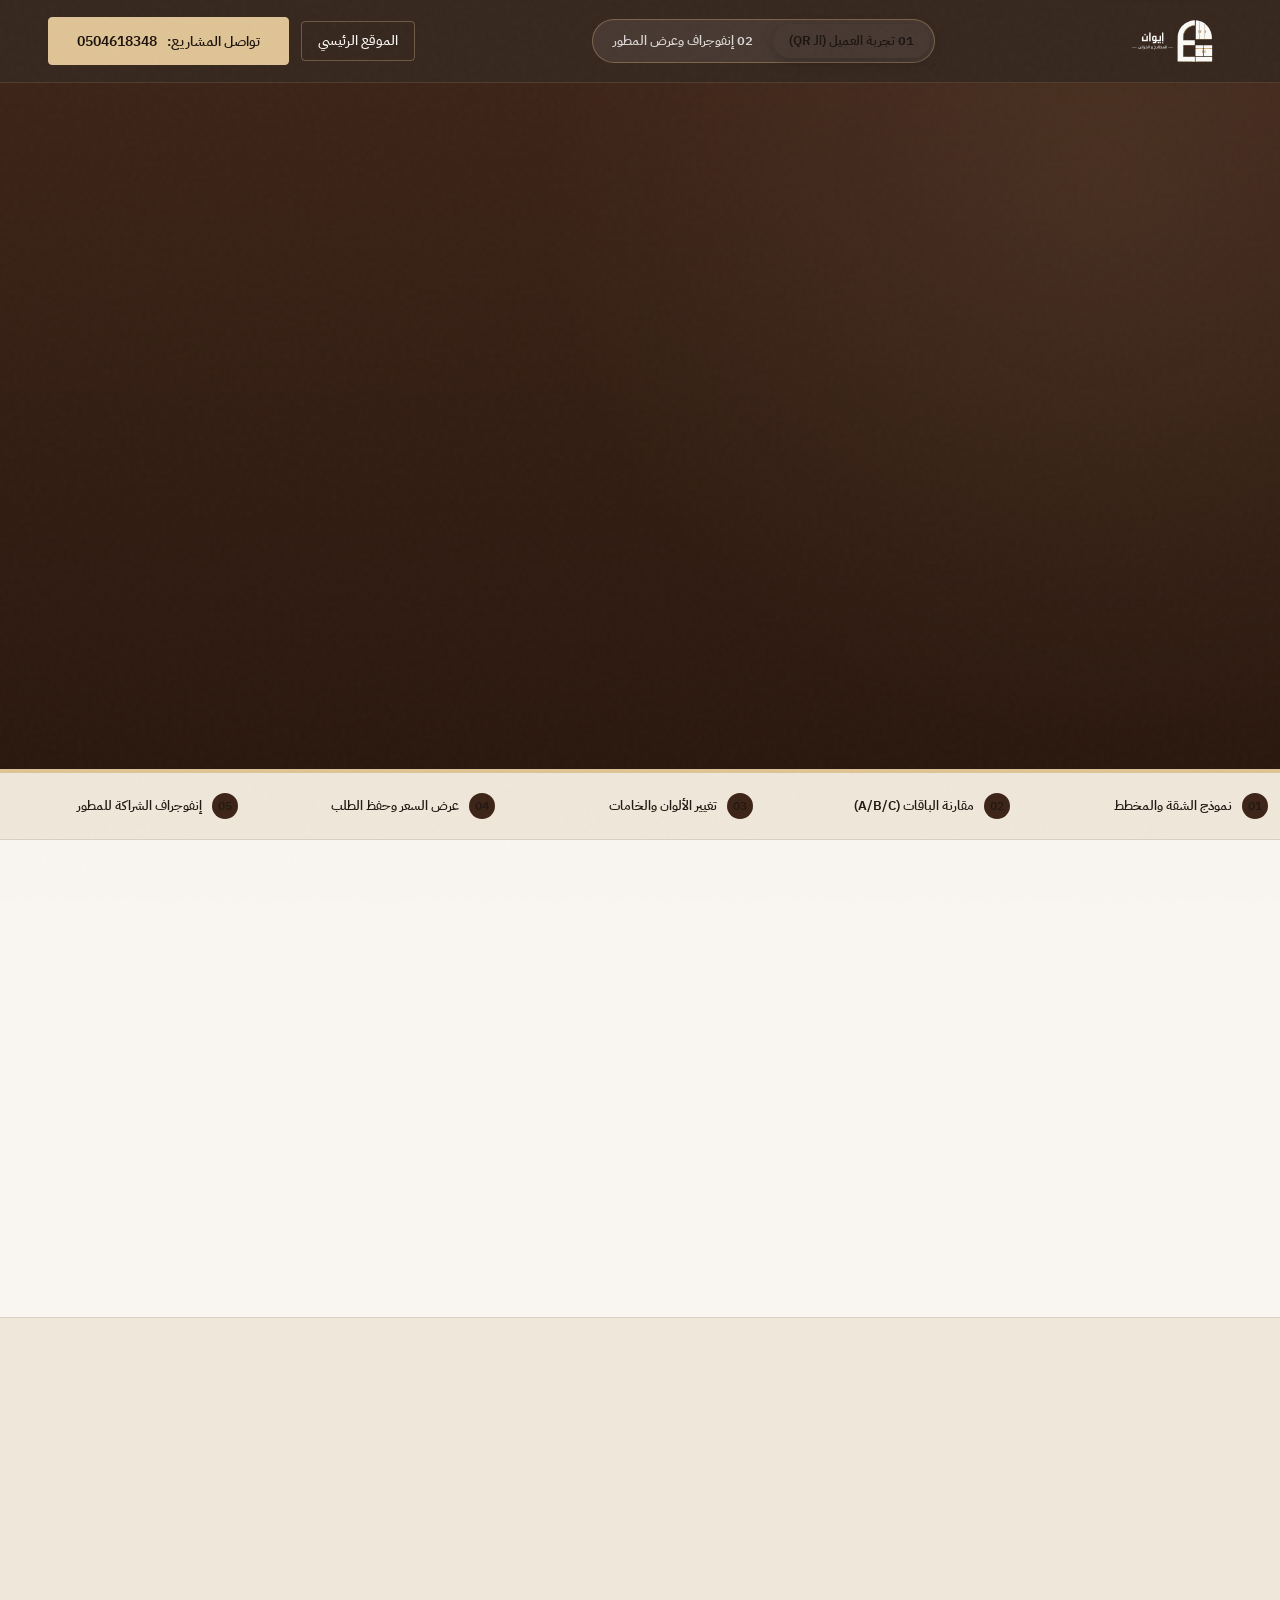
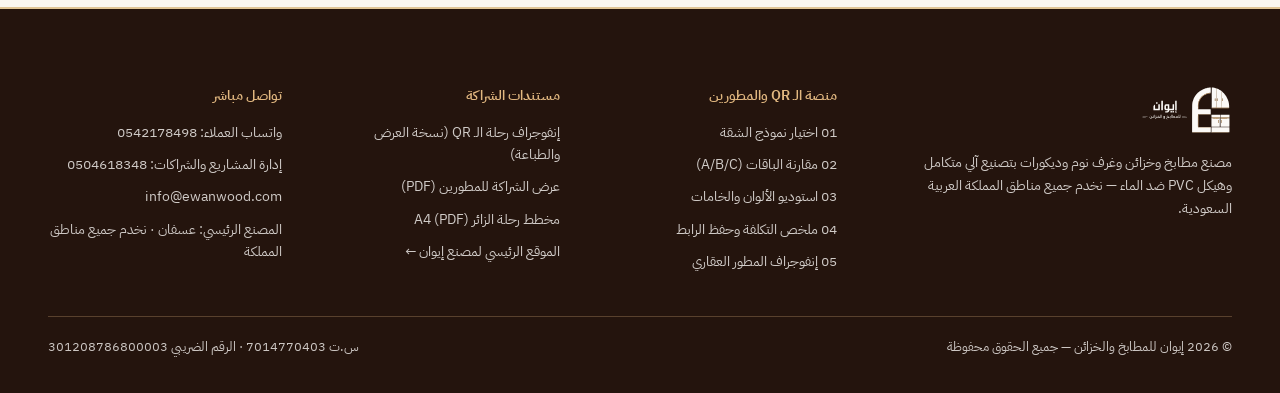
==== index.html @ bf89c606 "Initial release: Ewan Partner QR Kitchen Configurator & Developer Infographic" ====
<!DOCTYPE html>
<html lang="ar" dir="rtl">
<head>
  <meta charset="utf-8">
  <meta name="viewport" content="width=device-width, initial-scale=1.0">
  <title>تجربة اختيار المطبخ عبر QR — إيوان للمطابخ والخزائن | منصة شركاء التطوير العقاري</title>
  <meta name="description" content="منصة إيوان التفاعلية لشركاء التطوير العقاري: امسح رمز QR داخل الوحدة السكنية لاستعراض باقات المطبخ على مقاس الشقة، وتغيير الألوان والخامات بضغطة، ومعرفة عرض السعر الفوري.">
  <meta name="robots" content="index, follow, max-image-preview:large, max-snippet:-1, max-video-preview:-1">
  <meta name="author" content="إيوان للمطابخ والخزائن">
  <meta name="theme-color" content="#44291c">

  <!-- Canonical & Hreflang -->
  <link rel="canonical" href="https://esaedabozaied-design.github.io/ewan-partner-demo/">
  <link rel="alternate" hreflang="ar-SA" href="https://esaedabozaied-design.github.io/ewan-partner-demo/">
  <link rel="alternate" hreflang="ar" href="https://esaedabozaied-design.github.io/ewan-partner-demo/">
  <link rel="alternate" hreflang="x-default" href="https://esaedabozaied-design.github.io/ewan-partner-demo/">

  <!-- Open Graph / Social Sharing -->
  <meta property="og:type" content="website">
  <meta property="og:locale" content="ar_SA">
  <meta property="og:site_name" content="إيوان للمطابخ والخزائن — شركاء التطوير العقاري">
  <meta property="og:title" content="تجربة اختيار المطبخ عبر QR — إيوان للمطابخ والخزائن | منصة المطورين العقاريين">
  <meta property="og:description" content="امسح رمز QR داخل الشقة، قارن 3 باقات مطابخ بهيكل PVC، غيّر الألوان والأسطح بضغطة، واعرف التكلفة التقديرية الفورية.">
  <meta property="og:url" content="https://esaedabozaied-design.github.io/ewan-partner-demo/">
  <meta property="og:image" content="https://esaedabozaied-design.github.io/ewan-partner-demo/assets/og-image.jpg">
  <meta property="og:image:secure_url" content="https://esaedabozaied-design.github.io/ewan-partner-demo/assets/og-image.jpg">
  <meta property="og:image:type" content="image/jpeg">
  <meta property="og:image:width" content="1536">
  <meta property="og:image:height" content="1024">
  <meta property="og:image:alt" content="منصة إيوان التفاعلية لاختيار وتخصيص مطبخ الوحدة السكنية عبر رمز QR">

  <!-- Twitter Card -->
  <meta name="twitter:card" content="summary_large_image">
  <meta name="twitter:title" content="تجربة اختيار المطبخ عبر QR — إيوان للمطابخ والخزائن">
  <meta name="twitter:description" content="منصة تفاعلية للمطورين العقاريين ومشتري الوحدات السكنية: باقات مطابخ مرتبطة بمخطط الشقة مع تغيير الألوان وحساب التكلفة فورًا.">
  <meta name="twitter:image" content="https://esaedabozaied-design.github.io/ewan-partner-demo/assets/og-image.jpg">
  <meta name="twitter:image:alt" content="تجربة اختيار المطبخ عبر QR من إيوان">

  <!-- Core Web Vitals: Preload Critical Local Fonts & First Studio Image -->
  <link rel="preload" href="assets/font-2.ttf" as="font" type="font/ttf" crossorigin>
  <link rel="preload" href="assets/font-5.ttf" as="font" type="font/ttf" crossorigin>
  <link rel="preload" href="assets/web/ai-c1-oak.jpg" as="image">

  <link rel="icon" type="image/svg+xml" href="assets/ewan-mark.svg">
  <link rel="stylesheet" href="assets/fonts.css">
  <link rel="stylesheet" href="assets/styles.css">

  <!-- Schema.org Structured Data (JSON-LD) -->
  <script type="application/ld+json">
  {
    "@context": "https://schema.org",
    "@graph": [
      {
        "@type": "WebPage",
        "@id": "https://esaedabozaied-design.github.io/ewan-partner-demo/#webpage",
        "url": "https://esaedabozaied-design.github.io/ewan-partner-demo/",
        "name": "تجربة اختيار المطبخ عبر QR — إيوان للمطابخ والخزائن",
        "description": "منصة تفاعلية لشركاء التطوير العقاري ومشتري الوحدات السكنية لاختيار وتخصيص المطبخ ومعرفة السعر عبر مسح رمز QR داخل الشقة.",
        "inLanguage": "ar-SA"
      },
      {
        "@type": "Service",
        "name": "منصة تخصيص مطابخ الوحدات السكنية عبر QR للمطورين العقاريين",
        "provider": {
          "@type": "HomeAndConstructionBusiness",
          "name": "إيوان للمطابخ والخزائن",
          "telephone": "+966504618348",
          "url": "https://esaedabozaied-design.github.io/ewan-website/"
        },
        "areaServed": {
          "@type": "Country",
          "name": "المملكة العربية السعودية"
        }
      }
    ]
  }
  </script>
</head>
<body>
  <div class="scroll-progress" aria-hidden="true"></div>
  <a class="skip-link" href="#main">انتقل إلى المحتوى الرئيسي</a>

  <!-- ================= الهيدر اللزج ================= -->
  <header class="site-header dark">
    <div class="wrap header-inner">
      <div style="display:flex;align-items:center;gap:18px">
        <a href="https://esaedabozaied-design.github.io/ewan-website/" class="brand-logo" aria-label="إيوان للمطابخ والخزائن — الموقع الرئيسي">
          <img src="assets/ewan-logo-horizontal-reverse.svg" alt="إيوان للمطابخ والخزائن" width="150" height="47" decoding="async">
        </a>
        <div style="border-inline-start:1px solid rgba(226,184,128,0.28);padding-inline-start:16px;display:none" class="desktop-only-badge">
          <span style="display:block;font-size:0.72rem;color:rgba(251,249,246,0.7)">حلول المطورين العقاريين</span>
          <strong style="font-size:0.86rem;color:#e2b880">تجربة اختيار المطبخ عبر QR</strong>
        </div>
      </div>

      <!-- مبدل سريع بين تجربة العميل وإنفوجراف المطور -->
      <div class="mode-switcher" role="group" aria-label="وضع العرض">
        <button type="button" class="mode-btn is-active" data-mode-target="#apartment">01 تجربة العميل (الـ QR)</button>
        <button type="button" class="mode-btn" data-mode-target="#developer-infographic">02 إنفوجراف وعرض المطور</button>
      </div>

      <div class="header-actions">
        <a class="wa-header-link" href="https://esaedabozaied-design.github.io/ewan-website/">الموقع الرئيسي</a>
        <a class="btn btn-gold" href="https://wa.me/966504618348" target="_blank" rel="noopener">تواصل المشاريع: <span dir="ltr">0504618348</span></a>
      </div>
    </div>
  </header>

  <main id="main">
    <!-- ================= 1. الهيرو المعماري + بطاقة الـ QR التفاعلية الحية ================= -->
    <section class="dark" style="position:relative;overflow:hidden;background:linear-gradient(150deg, #3b2317 0%, #24150e 100%);color:#fbf9f6;padding:68px 0 80px;border-bottom:4px solid var(--gold)">
      <div class="wrap">
        <!-- إشعار استعادة الاختيارات من الرابط إن وجد -->
        <div data-role="restored-banner" style="display:none;margin-bottom:24px;padding:14px 20px;border-radius:12px;background:rgba(226,184,128,0.16);border:1px solid var(--gold-bright);color:#fbf9f6;font-weight:600">
          ✓ تم استعادة اختيارات المطبخ المحفوظة من الرابط بنجاح — يمكنك تعديلها أو استكمال طلبك مباشرة.
        </div>

        <div class="split" style="gap:48px;align-items:center">
          <div class="reveal">
            <p class="eyebrow">ابتكار إيوان للمشاريع السكنية · جميع مناطق المملكة</p>
            <h1 class="t-xl" style="margin-top:14px;color:#fbf9f6">
              امسح الرمز داخل الشقة..<br>
              <span style="color:#e2b880">صمّم مطبخك واعرف تكلفته فورًا</span>
            </h1>
            <p class="t-body-lg" style="margin-top:18px;max-width:600px;color:rgba(251,249,246,0.9)">
              بدل ما يبدأ المشتري من كتالوج عام، يمسح رمز <strong>QR</strong> داخل شقة العرض أو بروشور المشروع، فتفتح له هذه الصفحة مربوطة بمخطط شقته الفعلي، ليقارن 3 باقات، ويغيّر الألوان والخامات بضغطة، ويعرف عرض السعر التقديري بشفافية كاملة.
            </p>

            <div class="hero-pillars" style="margin-top:26px">
              <div class="hero-pillar">
                <span class="hero-pillar-kicker">مرتبط بمخطط الوحدة</span>
                <span class="hero-pillar-title">تصاميم مطابقة لأبعاد مطبخ الشقة الفعلي</span>
              </div>
              <div class="hero-pillar">
                <span class="hero-pillar-kicker">6 ألوان + 3 باقات</span>
                <span class="hero-pillar-title">تغيير حي للألوان والأسطح والإكسسوارات</span>
              </div>
              <div class="hero-pillar">
                <span class="hero-pillar-kicker">سعر مفهوم وحفظ فوري</span>
                <span class="hero-pillar-title">تفصيل شامل للتركيب والضريبة وحفظ في الرابط</span>
              </div>
            </div>

            <div style="margin-top:32px;display:flex;flex-wrap:wrap;gap:14px">
              <a href="#customize" class="btn btn-gold">جرّب تغيير ألوان المطبخ الآن ←</a>
              <a href="#developer-infographic" class="btn btn-line">استعرض إنفوجراف رحلة المطور العقاري</a>
            </div>
          </div>

          <!-- بطاقة الـ QR القابلة للمسح الفعلي بالجوال -->
          <div class="qr-showcase-card reveal reveal-delay-1">
            <div style="display:flex;align-items:center;justify-content:space-between;gap:12px">
              <span style="font:700 0.78rem/1.3 var(--font-sans);color:#e2b880;background:rgba(226,184,128,0.14);padding:5px 12px;border-radius:99px">رمز QR حي وجاهز للتجربة</span>
              <span style="font:500 0.78rem/1.3 var(--font-sans);color:rgba(251,249,246,0.75)">شقة العرض النموذجية</span>
            </div>

            <div class="qr-frame-box">
              <img src="assets/qr-partner-demo.svg" alt="رمز الاستجابة السريعة QR لتجربة تخصيص مطبخ الوحدة السكنية من إيوان" width="200" height="200" decoding="async">
            </div>

            <div style="text-align:center">
              <h2 style="font:700 1.15rem/1.4 var(--font-display);color:#fbf9f6">وجّه كاميرا جوالك نحو الرمز</h2>
              <p style="margin-top:6px;font-size:0.84rem;color:rgba(251,249,246,0.8)">
                يوضع هذا الرمز على ستاند أنيق داخل مطبخ شقة العرض أو في بروشور المبيعات، ليفتح للزائر هذه التجربة التفاعلية فورًا على جواله.
              </p>
            </div>

            <div style="padding-top:14px;border-top:1px solid rgba(226,184,128,0.22);display:flex;align-items:center;justify-content:space-between;font-size:0.78rem;color:rgba(251,249,246,0.78)">
              <span>بدون تحميل تطبيق</span>
              <span>·</span>
              <span>بدون تسجيل حساب</span>
              <span>·</span>
              <span style="color:#e2b880;font-weight:600">حفظ تلقائي بالرابط</span>
            </div>
          </div>
        </div>
      </div>
    </section>

    <!-- ================= شريط خطوات التخصيص السريع ================= -->
    <nav class="qr-steps-ribbon" aria-label="مراحل التجربة التفاعلية">
      <div class="wrap qr-steps-inner">
        <a href="#apartment" class="qr-step-link"><span class="qr-step-num">01</span><span>نموذج الشقة والمخطط</span></a>
        <a href="#packages" class="qr-step-link"><span class="qr-step-num">02</span><span>مقارنة الباقات (A/B/C)</span></a>
        <a href="#customize" class="qr-step-link"><span class="qr-step-num">03</span><span>تغيير الألوان والخامات</span></a>
        <a href="#summary" class="qr-step-link"><span class="qr-step-num">04</span><span>عرض السعر وحفظ الطلب</span></a>
        <a href="#developer-infographic" class="qr-step-link"><span class="qr-step-num">05</span><span>إنفوجراف الشراكة للمطور</span></a>
      </div>
    </nav>

    <!-- ================= 2. الخطوة 01: ربط التجربة بنموذج الشقة ================= -->
    <section id="apartment" style="padding:84px 0 64px;background:var(--surface)">
      <div class="wrap">
        <div class="reveal" style="display:flex;flex-wrap:wrap;align-items:flex-end;justify-content:space-between;gap:20px;margin-bottom:32px">
          <div>
            <p class="eyebrow">الخطوة 01 · ربط التجربة بنموذج الوحدة السكنية</p>
            <h2 class="t-lg" style="margin-top:10px">اختر نموذج الشقة في المشروع</h2>
          </div>
          <p style="max-width:460px;color:var(--ink-muted);font-size:0.95rem">
            بدل البدء من كتالوج عام، يرى المشتري التوزيعات والتقديرات المبنية على أبعاد ومخطط شقته الفعلية في المشروع.
          </p>
        </div>

        <div class="unit-grid reveal" data-role="units-grid" role="group" aria-label="نماذج الوحدات السكنية"></div>
      </div>
    </section>

    <!-- ================= 3. الخطوة 02: باقات سهلة المقارنة (A / B / C) ================= -->
    <section id="packages" style="padding:76px 0;background:var(--surface-sand);border-block:1px solid var(--border)">
      <div class="wrap">
        <div class="reveal" style="display:flex;flex-wrap:wrap;align-items:flex-end;justify-content:space-between;gap:20px;margin-bottom:36px">
          <div>
            <p class="eyebrow">الخطوة 02 · باقات سهلة المقارنة لنفس المساحة</p>
            <h2 class="t-lg" style="margin-top:10px">ثلاثة مستويات تجهيز واضحة المواصفات</h2>
          </div>
          <p style="max-width:480px;color:var(--ink-muted);font-size:0.95rem">
            جميع الباقات تأتي بهيكل داخلي كامل من ألواح <strong>PVC Foam Board</strong> المقاومة للماء والرطوبة، والفرق في التوزيع وسعة التخزين والإكسسوارات.
          </p>
        </div>

        <div class="pkg-grid reveal" data-role="packages-grid" role="group" aria-label="باقات المطبخ الثلاث"></div>
      </div>
    </section>

    <!-- ================= 4. الخطوة 03: استوديو تغيير الألوان والخامات (نفس الموقع الرئيسي) ================= -->
    <section id="customize" style="padding:92px 0;background:var(--surface)">
      <div class="wrap">
        <div class="reveal" style="display:flex;flex-wrap:wrap;align-items:flex-end;justify-content:space-between;gap:20px;margin-bottom:36px">
          <div>
            <p class="eyebrow">الخطوة 03 · استوديو الألوان والتشطيبات التفاعلي</p>
            <h2 class="t-lg" style="margin-top:10px">غيّر لون وتشطيب المطبخ بضغطة، وخصّص تفاصيله</h2>
          </div>
          <!-- التبديل بين الصورة الواقعية والمخطط الهندسي -->
          <div class="stage-view-tabs" role="tablist" aria-label="طريقة عرض المطبخ">
            <button type="button" class="stage-tab-btn is-active" data-stage-view="3d">المنظور الواقعي والألوان</button>
            <button type="button" class="stage-tab-btn" data-stage-view="2d">المخطط الهندسي العلوي (2D)</button>
          </div>
        </div>

        <div class="config-studio-grid">
          <!-- العمود الأيمن: منصة العرض البصري الثابتة أثناء التمرير -->
          <div class="stage-sticky-col reveal">
            <!-- 1. المنظور الفوتوغرافي للألوان الستة -->
            <div class="studio-main-frame" data-role="studio-photo-stage" role="img" aria-label="معاينة حية للون وتشطيب المطبخ المختار">
              <div class="studio-overlay-badges">
                <span class="studio-pill" data-role="stage-badge-unit">نموذج الشقة A · باقة B</span>
                <span class="studio-pill" data-role="stage-badge-finish">الواجهة: بلوط فاتح طبيعي</span>
                <span class="studio-pill" style="background:rgba(138,90,37,0.92);border-color:#e2b880" data-role="stage-badge-price">التقدير الحالي</span>
              </div>
            </div>

            <!-- 2. المخطط الهندسي العلوي (2D Floorplan) -->
            <div class="floorplan-stage" data-role="studio-plan-stage">
              <div data-role="floorplan-svg-box" style="width:100%;display:flex;justify-content:center"></div>
              <p style="margin-top:12px;font-size:0.84rem;color:var(--ink-muted);text-align:center;max-width:520px">
                يوضح المخطط العلوي توزيع الوحدات ومثلث الحركة (الحوض، التحضير، الطهي) وعرض الممر الصافي وفق أبعاد شقتك المختارة.
              </p>
            </div>

            <!-- شريط معلومات سريع أسفل المنصة -->
            <div style="margin-top:16px;padding:16px 20px;background:var(--surface-sand);border-radius:14px;border:1px solid var(--border);display:flex;flex-wrap:wrap;align-items:center;justify-content:space-between;gap:12px">
              <div>
                <span style="font:700 0.8rem/1.3 var(--font-sans);color:var(--bronze)">التشطيب النشط الآن:</span>
                <p data-role="active-finish-desc" style="margin-top:2px;font-size:0.88rem;color:var(--ink);font-weight:600"></p>
              </div>
              <a href="#summary" class="btn btn-walnut" style="min-height:42px;padding:0 18px">انتقل لملخص السعر ←</a>
            </div>
          </div>

          <!-- العمود الأيسر: أدوات التحكم بالألوان والأسطح والإكسسوارات -->
          <aside class="reveal reveal-delay-1" aria-label="خيارات التخصيص" style="display:grid;gap:28px">
            <!-- أولًا: ألوان وتشطيبات الواجهات الستة -->
            <div style="background:var(--surface-sand);padding:24px;border-radius:18px;border:1px solid var(--border)">
              <div style="display:flex;align-items:center;justify-content:space-between;gap:8px;margin-bottom:14px">
                <h3 class="t-heading" style="color:var(--walnut)">01 / لون وتشطيب الواجهات (6 خيارات)</h3>
                <span style="font-size:0.78rem;color:var(--ink-muted)">كبس حواف آلي مطابق</span>
              </div>
              <div class="finish-swatches-grid" data-role="finishes-grid" role="group" aria-label="ألوان الواجهات"></div>
            </div>

            <!-- ثانيًا: سطح العمل (Countertop) -->
            <div style="background:var(--surface-sand);padding:24px;border-radius:18px;border:1px solid var(--border)">
              <div style="display:flex;align-items:center;justify-content:space-between;gap:8px;margin-bottom:14px">
                <h3 class="t-heading" style="color:var(--walnut)">02 / سطح العمل (Countertop)</h3>
                <span style="font-size:0.78rem;color:var(--ink-muted)">مقاوم للحرارة والرطوبة</span>
              </div>
              <div class="finish-swatches-grid" data-role="tops-grid" role="group" aria-label="خيارات سطح العمل"></div>
            </div>

            <!-- ثالثًا: التجهيزات الداخلية (الكبينة المفتوحة) -->
            <div style="background:var(--surface-sand);padding:24px;border-radius:18px;border:1px solid var(--border)">
              <div style="display:flex;align-items:center;justify-content:space-between;gap:8px;margin-bottom:14px">
                <h3 class="t-heading" style="color:var(--walnut)">03 / إضافات التنظيم الداخلي (اختياري)</h3>
                <span style="font-size:0.78rem;color:var(--bronze);font-weight:600">بصمة الكبينة المفتوحة</span>
              </div>
              <div style="display:grid;gap:10px" data-role="addons-list" role="group" aria-label="إضافات التنظيم الداخلي"></div>
            </div>
          </aside>
        </div>
      </div>
    </section>

    <!-- ================= 5. الخطوة 04: سعر مفهوم وشفاف + استكمال الطلب بسهولة ================= -->
    <section id="summary" style="padding:92px 0;background:var(--surface-sand);border-top:1px solid var(--border)">
      <div class="wrap">
        <div class="reveal" style="max-width:680px;margin-bottom:36px">
          <p class="eyebrow">الخطوة 04 · سعر مفهوم واستكمال الطلب بسهولة</p>
          <h2 class="t-lg" style="margin-top:10px">ملخص اختياراتك وتفصيل التكلفة التقديرية</h2>
          <p class="t-body-lg" style="margin-top:12px;color:var(--ink-muted)">
            نوضّح لك كل بند بشفافية تامة: ما يشمله السعر وما لا يشمله، وتقدر تحفظ اختياراتك في رابط خاص ترجع له في أي وقت أو ترسله لفريق المبيعات بضغطة واحدة.
          </p>
        </div>

        <div class="quote-ledger-grid">
          <!-- تفاصيل المواصفات المختارة + ما يشمله السعر -->
          <div class="card reveal" style="padding:34px;border-top:4px solid var(--walnut)">
            <h3 class="t-md" style="color:var(--walnut)">بطاقة مواصفات مطبخك المختار</h3>
            <dl style="margin:22px 0 0;display:grid;gap:12px;font-size:0.94rem">
              <div style="display:flex;justify-content:space-between;gap:16px;padding-bottom:12px;border-bottom:1px solid var(--border)">
                <dt style="color:var(--ink-muted)">نموذج الوحدة السكنية</dt>
                <dd style="margin:0;font-weight:700;color:var(--ink);text-align:left" data-role="sum-unit"></dd>
              </div>
              <div style="display:flex;justify-content:space-between;gap:16px;padding-bottom:12px;border-bottom:1px solid var(--border)">
                <dt style="color:var(--ink-muted)">الباقة والتوزيع الهندسي</dt>
                <dd style="margin:0;font-weight:700;color:var(--ink);text-align:left" data-role="sum-pkg"></dd>
              </div>
              <div style="display:flex;justify-content:space-between;gap:16px;padding-bottom:12px;border-bottom:1px solid var(--border)">
                <dt style="color:var(--ink-muted)">خامة الهيكل الداخلي</dt>
                <dd style="margin:0;font-weight:700;color:var(--bronze);text-align:left">ألواح PVC Foam Board مقاومة للماء 100%</dd>
              </div>
              <div style="display:flex;justify-content:space-between;gap:16px;padding-bottom:12px;border-bottom:1px solid var(--border)">
                <dt style="color:var(--ink-muted)">لون وتشطيب الواجهات</dt>
                <dd style="margin:0;font-weight:700;color:var(--ink);text-align:left" data-role="sum-finish"></dd>
              </div>
              <div style="display:flex;justify-content:space-between;gap:16px;padding-bottom:12px;border-bottom:1px solid var(--border)">
                <dt style="color:var(--ink-muted)">سطح العمل (Countertop)</dt>
                <dd style="margin:0;font-weight:700;color:var(--ink);text-align:left" data-role="sum-top"></dd>
              </div>
              <div style="display:flex;justify-content:space-between;gap:16px;padding-bottom:12px;border-bottom:1px solid var(--border)">
                <dt style="color:var(--ink-muted)">التجهيزات الداخلية المضافة</dt>
                <dd style="margin:0;font-weight:700;color:var(--ink);text-align:left" data-role="sum-addons"></dd>
              </div>
              <div style="display:flex;justify-content:space-between;gap:16px;padding-bottom:4px">
                <dt style="color:var(--ink-muted)">الضمان المعتمد</dt>
                <dd style="margin:0;font-weight:700;color:var(--walnut);text-align:left" data-role="sum-warranty"></dd>
              </div>
            </dl>

            <!-- توضيح النطاق: ما يشمله وما لا يشمله السعر -->
            <div class="g2" style="margin-top:28px;padding-top:24px;border-top:2px dashed var(--border);gap:20px">
              <div style="background:var(--surface-sand);padding:18px;border-radius:14px">
                <h4 style="font:700 0.94rem/1.4 var(--font-display);color:var(--walnut)">✓ ما يشمله التقدير</h4>
                <ul style="margin:8px 0 0;padding-inline-start:18px;font-size:0.84rem;color:var(--ink);display:grid;gap:4px">
                  <li>تصنيع الوحدات بهيكل PVC كامل ضد الماء</li>
                  <li>الواجهات وسطح العمل والإكسسوارات المختارة</li>
                  <li>الحوض والخلاط الأساسي والمفصلات الناعمة</li>
                  <li>النقل والتوريد والتركيب وضريبة القيمة المضافة</li>
                </ul>
              </div>
              <div style="background:#fbf9f6;padding:18px;border-radius:14px;border:1px solid var(--border)">
                <h4 style="font:700 0.94rem/1.4 var(--font-display);color:#7a4b2a">✕ ما لا يشمله التقدير</h4>
                <ul style="margin:8px 0 0;padding-inline-start:18px;font-size:0.84rem;color:var(--ink-muted);display:grid;gap:4px">
                  <li>الأجهزة الكهربائية (تُحدد حسب رغبة العميل)</li>
                  <li>أعمال تكسير أو تعديل نقاط السباكة والكهرباء</li>
                  <li>أي وحدات إضافية خارج مخطط المطبخ القياسي</li>
                </ul>
              </div>
            </div>

            <div style="margin-top:20px;padding:14px 18px;border-radius:12px;background:#fbf9f6;border-inline-start:4px solid var(--bronze);font-size:0.84rem;color:var(--ink-muted)">
              <strong style="color:var(--walnut)">هل السعر تقديري أم نهائي؟</strong>
              هذا <strong>تقدير مبدئي شفاف</strong> محسوب على المخطط الهندسي القياسي للوحدة. يتحول إلى <strong>سعر نهائي ثابت في العقد</strong> فور مطابقة مهندس إيوان للمقاسات الفعلية على الطبيعة داخل شقتك.
            </div>
          </div>

          <!-- لوحة الأرقام والأزرار التفاعلية -->
          <div class="quote-card-dark reveal reveal-delay-1">
            <span style="font:600 0.82rem/1.3 var(--font-sans);color:#e2b880">إجمالي التكلفة التقديرية (شامل الضريبة والتركيب)</span>
            <div style="margin-top:10px;display:flex;align-items:baseline;gap:10px" aria-live="polite" aria-atomic="true">
              <strong style="font:700 clamp(2.4rem, 3.6vw, 3.2rem)/1.1 var(--font-display);color:#fbf9f6" data-role="quote-total">29,440</strong>
              <span style="font:600 1.1rem/1 var(--font-sans);color:#e2b880">ر.س</span>
            </div>
            <p style="margin-top:6px;font-size:0.8rem;color:rgba(251,249,246,0.75)">
              مبني على أبعاد الوحدة المختارة والباقة والتشطيبات المحددة أعلاه.
            </p>

            <div class="ledger-rows">
              <div class="ledger-row">
                <span style="color:rgba(251,249,246,0.8)">التجهيز الأساسي للباقة والوحدة</span>
                <strong data-role="quote-base">24,000 ر.س</strong>
              </div>
              <div class="ledger-row">
                <span style="color:rgba(251,249,246,0.8)">فرق تشطيب الواجهات وسطح العمل</span>
                <strong data-role="quote-finish-top">0 ر.س</strong>
              </div>
              <div class="ledger-row">
                <span style="color:rgba(251,249,246,0.8)">إضافات التنظيم الداخلي</span>
                <strong data-role="quote-addons">950 ر.س</strong>
              </div>
              <div class="ledger-row">
                <span style="color:rgba(251,249,246,0.8)">النقل والتوريد للمشروع</span>
                <strong data-role="quote-transport">800 ر.س</strong>
              </div>
              <div class="ledger-row" style="border-bottom:0">
                <span style="color:#e2b880">ضريبة القيمة المضافة (15%)</span>
                <strong style="color:#e2b880" data-role="quote-vat">3,863 ر.س</strong>
              </div>
            </div>

            <div class="no-print" style="margin-top:24px;display:grid;gap:12px">
              <button type="button" class="btn btn-gold" data-role="send-wa-quote" style="width:100%">
                إرسال اختياراتي كاملة لفريق إيوان (واتساب) ←
              </button>
              <button type="button" class="btn btn-line" data-role="save-config-btn" style="width:100%">
                احفظ وانسخ رابط اختياراتي للرجوع لاحقًا ↗
              </button>
              <button type="button" class="btn btn-line" data-role="print-quote-btn" style="width:100%;opacity:0.9">
                طباعة / حفظ بطاقة المواصفات (PDF)
              </button>
            </div>

            <p data-role="saved-link-msg" aria-live="polite" style="margin-top:14px;font-size:0.84rem;color:#e2b880;font-weight:600"></p>

            <div data-role="saved-link-box" style="display:none;margin-top:10px;padding:12px;background:rgba(251,249,246,0.08);border-radius:10px;border:1px solid rgba(226,184,128,0.3)">
              <label for="saved-url-field" style="display:block;font-size:0.76rem;color:rgba(251,249,246,0.8);margin-bottom:6px">رابط اختياراتك المحفوظة:</label>
              <input id="saved-url-field" data-role="saved-link-input" type="text" readonly dir="ltr" onclick="this.select()" style="width:100%;padding:8px 10px;border-radius:6px;border:1px solid var(--gold);background:#fbf9f6;color:#24150e;font-size:0.8rem">
            </div>
          </div>
        </div>
      </div>
    </section>

    <!-- ================= 6. قسم المطور العقاري: الإنفوجراف وآلية الدمج ولوحة القياس ================= -->
    <section id="developer-infographic" style="padding:104px 0;background:var(--surface);border-top:2px solid var(--border-strong)">
      <div class="wrap">
        <div class="reveal" style="display:flex;flex-wrap:wrap;align-items:flex-end;justify-content:space-between;gap:24px;margin-bottom:48px">
          <div style="max-width:680px">
            <p class="eyebrow">خاص بالمطور العقاري وشركاء المشاريع · كيف تعمل المنظومة؟</p>
            <h2 class="t-lg" style="margin-top:12px">إنفوجراف رحلة الـ QR وآلية دمجها في مشروعك السكني</h2>
            <p class="t-body-lg" style="margin-top:14px;color:var(--ink-muted)">
              صمّمنا هذه الخدمة لتكون <strong>ميزة بيعية إضافية لمشروعك العقاري</strong> تساعد المشتري على تخيّل شقته واتخاذ قرار الشراء بشكل أسرع، دون أي عبء تشغيلي أو مالي على فريق المطور.
            </p>
          </div>
          <div class="no-print" style="display:flex;flex-wrap:wrap;gap:12px">
            <a href="infographic.html" class="btn btn-walnut">فتح الإنفوجراف الكامل للطباعة والعرض (A4) ←</a>
            <a href="docs/ewan-partnership.pdf" target="_blank" rel="noopener" class="btn btn-ghost">تحميل ملف عرض الشراكة (PDF)</a>
          </div>
        </div>

        <!-- الإنفوجراف التفاعلي من 6 خطوات -->
        <div class="infographic-grid reveal">
          <article class="info-step-card">
            <div class="info-step-badge">
              <span>الخطوة 01 · داخل المشروع</span>
              <span style="background:var(--surface-sand);padding:3px 10px;border-radius:99px">نقطة الانطلاق</span>
            </div>
            <h3 class="t-heading">مسح رمز QR في شقة العرض أو البروشور</h3>
            <p style="font-size:0.9rem;color:var(--ink-muted)">
              نوفّر ستاند خشبي ومعدني فاخر بهوية مشتركة (إيوان × اسم مشروعك) يوضع في مطبخ شقة العرض أو مكتب المبيعات، يمسحه الزائر بكاميرا جواله مباشرة.
            </p>
          </article>

          <article class="info-step-card">
            <div class="info-step-badge">
              <span>الخطوة 02 · ربط هندسي</span>
              <span style="background:var(--surface-sand);padding:3px 10px;border-radius:99px">مخطط فعلي</span>
            </div>
            <h3 class="t-heading">فتح صفحة مخصصة لنماذج شقق المشروع</h3>
            <p style="font-size:0.9rem;color:var(--ink-muted)">
              تفتح الصفحة محمّلة مسبقًا بمخططات وأبعاد مطابخ وحدات المشروع المعتمدة من المطور (نموذج A، نموذج B، تاون هاوس...) دون تشتيت العميل.
            </p>
          </article>

          <article class="info-step-card">
            <div class="info-step-badge">
              <span>الخطوة 03 · مقارنة فورية</span>
              <span style="background:var(--surface-sand);padding:3px 10px;border-radius:99px">3 مستويات</span>
            </div>
            <h3 class="t-heading">المقارنة بين 3 باقات مطابخ (A / B / C)</h3>
            <p style="font-size:0.9rem;color:var(--ink-muted)">
              يستعرض المشتري ثلاث باقات متدرجة لنفس مساحة مطبخه (خطي، حرف L، متوازي/جزيرة) جميعها بهيكل PVC مقاوم للماء وضمان 10 سنوات مكتوب.
            </p>
          </article>

          <article class="info-step-card">
            <div class="info-step-badge">
              <span>الخطوة 04 · تخصيص بصري</span>
              <span style="background:var(--surface-sand);padding:3px 10px;border-radius:99px">6 ألوان + أسطح</span>
            </div>
            <h3 class="t-heading">تغيير الألوان والأسطح والتجهيزات لحظيًا</h3>
            <p style="font-size:0.9rem;color:var(--ink-muted)">
              يغيّر العميل لون الواجهات بين 6 تشطيبات فاخرة ويختار سطح العمل وإضافات التنظيم الداخلي، ويرى انعكاس اختياراته على التصميم والمخطط فورًا.
            </p>
          </article>

          <article class="info-step-card">
            <div class="info-step-badge">
              <span>الخطوة 05 · شفافية مالية</span>
              <span style="background:var(--surface-sand);padding:3px 10px;border-radius:99px">سعر فوري</span>
            </div>
            <h3 class="t-heading">معرفة التكلفة التقديرية الشاملة</h3>
            <p style="font-size:0.9rem;color:var(--ink-muted)">
              يظهر للعميل تفصيل واضح للتكلفة يشمل التصنيع والتركيب والنقل والضريبة، مما يزيل غموض تكاليف التأثيث ويسهّل عليه قرار تملّك الشقة.
            </p>
          </article>

          <article class="info-step-card">
            <div class="info-step-badge">
              <span>الخطوة 06 · استكمال سلس</span>
              <span style="background:var(--surface-sand);padding:3px 10px;border-radius:99px">تعاقد وتنفيذ</span>
            </div>
            <h3 class="t-heading">حفظ الرابط وإرسال الطلب لفريق إيوان</h3>
            <p style="font-size:0.9rem;color:var(--ink-muted)">
              يحفظ المشتري رابط اختياراته أو يرسلها بضغطة واحدة لفريق مبيعات إيوان لرفع المقاسات النهائية، التعاقد المباشر، التصنيع الآلي، والتركيب.
            </p>
          </article>
        </div>

        <!-- مصفوفة توزيع المسؤوليات: المطور العقاري vs مصنع إيوان -->
        <div class="g2 reveal" style="margin-top:48px;gap:28px">
          <div class="card" style="padding:34px;border-top:4px solid var(--bronze)">
            <p class="eyebrow">دور المطور العقاري · صفر عبء تشغيلي</p>
            <h3 class="t-md" style="margin-top:10px;color:var(--walnut)">ماذا يقدّم المطور؟</h3>
            <ul style="margin:18px 0 0;padding-inline-start:20px;display:grid;gap:10px;color:var(--ink)">
              <li><strong>تزويد المخططات:</strong> مشاركة مخططات الـ AutoCAD / PDF لمطابخ نماذج الشقق في المشروع مرة واحدة فقط.</li>
              <li><strong>إتاحة رمز الـ QR:</strong> الموافقة على وضع ستاند رمز الـ QR داخل مطبخ شقة العرض أو ضمن ملف تسليم المشتري.</li>
              <li><strong>بدون التزام مالي أو تشغيلي:</strong> لا يتحمل المطور أي تكلفة إعداد أو مسؤولية متابعة أو صيانة.</li>
            </ul>
          </div>

          <div class="card" style="padding:34px;border-top:4px solid var(--walnut);background:var(--surface-sand)">
            <p class="eyebrow">دور مصنع إيوان · مسؤولية كاملة من التصميم للضمان</p>
            <h3 class="t-md" style="margin-top:10px;color:var(--walnut)">ماذا تقدّم إيوان للمطور وللمشتري؟</h3>
            <ul style="margin:18px 0 0;padding-inline-start:20px;display:grid;gap:10px;color:var(--ink)">
              <li><strong>إعداد المنصة مجانًا للمشروع:</strong> تجهيز التصاميم ثلاثية الأبعاد والباقات الثلاث وصفحة الـ QR الخاصة باسم المشروع.</li>
              <li><strong>ميزة حصرية لمشتري المشروع:</strong> أولوية جدولة في خطوط الإنتاج الآلية + معاينة ورفع مقاسات مجاني للمشترين.</li>
              <li><strong>التعاقد والتنفيذ والضمان المباشر:</strong> تتولى إيوان التعاقد المباشر مع المشتري، التصنيع الآلي، التوريد، التركيب، وضمان 10 سنوات على هيكل الـ PVC.</li>
            </ul>
          </div>
        </div>

        <!-- لوحة القيمة القابلة للقياس للمطور العقاري (KPI & Analytics Preview) -->
        <div class="dark reveal" style="margin-top:48px;background:linear-gradient(150deg, #44291c 0%, #24150e 100%);color:#fbf9f6;border-radius:24px;padding:44px;border:1px solid rgba(226,184,128,0.35);box-shadow:var(--shadow-luxury)">
          <div style="display:flex;flex-wrap:wrap;align-items:flex-end;justify-content:space-between;gap:20px;margin-bottom:32px">
            <div style="max-width:620px">
              <p class="eyebrow">قيمة قابلة للقياس للمطور العقاري</p>
              <h3 class="t-md" style="margin-top:10px;color:#fbf9f6">تقارير متابعة الأداء وتفاعل المشترين في مشروعك</h3>
              <p style="margin-top:8px;color:rgba(251,249,246,0.82);font-size:0.94rem">
                بعد إطلاق رمز الـ QR في مشروعك، نشارك مع إدارة التطوير والمبيعات لديكم تقارير دورية دقيقة تقيس تفاعل الزوار الفعلي:
              </p>
            </div>
            <a href="https://wa.me/966504618348?text=%D9%85%D8%B1%D8%AD%D8%A8%D9%8B%D8%A7%20%D9%81%D8%B1%D9%8A%D9%82%20%D9%85%D8%B4%D8%A7%D8%B1%D9%8A%D8%B9%20%D8%A5%D9%8A%D9%88%D8%A7%D9%86%D8%8C%20%D9%86%D8%B1%D8%BA%D8%A8%20%D9%81%D9%8A%20%D8%AA%D9%81%D8%B9%D9%8A%D9%84%20%D8%AA%D8%AC%D8%B1%D8%A8%D8%A9%20QR%20%D8%A7%D9%84%D9%85%D8%B7%D8%A7%D8%A8%D8%AE%20%D9%84%D9%85%D8%B4%D8%B1%D9%88%D8%B9%D9%86%D8%A7%20%D8%A7%D9%84%D8%B3%D9%83%D9%86%D9%8A" target="_blank" rel="noopener" class="btn btn-gold">
              اطلب تفعيل التجربة لمشروعك السكني ←
            </a>
          </div>

          <div class="kpi-grid">
            <div class="kpi-card">
              <span style="font:700 0.78rem/1.3 var(--font-sans);color:#e2b880">المؤشر الأول</span>
              <h4 style="margin-top:8px;font:700 1.15rem/1.4 var(--font-display);color:#fbf9f6">عدد زيارات ومسحات الـ QR</h4>
              <p style="margin-top:6px;font-size:0.84rem;color:rgba(251,249,246,0.76)">
                قياس عدد الزوار الذين مسحوا رمز الـ QR داخل كل شقة عرض وتفاعلوا مع مخططات الوحدات.
              </p>
            </div>
            <div class="kpi-card">
              <span style="font:700 0.78rem/1.3 var(--font-sans);color:#e2b880">المؤشر الثاني</span>
              <h4 style="margin-top:8px;font:700 1.15rem/1.4 var(--font-display);color:#fbf9f6">تفضيلات الباقات والألوان</h4>
              <p style="margin-top:6px;font-size:0.84rem;color:rgba(251,249,246,0.76)">
                معرفة أي توزيع (خطي، حرف L، متوازي) وأي تشطيب خشبي أو لوني هو الأكثر طلبًا بين عملاء مشروعك.
              </p>
            </div>
            <div class="kpi-card">
              <span style="font:700 0.78rem/1.3 var(--font-sans);color:#e2b880">المؤشر الثالث</span>
              <h4 style="margin-top:8px;font:700 1.15rem/1.4 var(--font-display);color:#fbf9f6">الروابط المحفوظة وطلبات المعاينة</h4>
              <p style="margin-top:6px;font-size:0.84rem;color:rgba(251,249,246,0.76)">
                متابعة عدد المشترين الذين حفظوا تصميم مطبخهم وطلبوا رفع المقاسات أو زيارة مصنع إيوان.
              </p>
            </div>
            <div class="kpi-card">
              <span style="font:700 0.78rem/1.3 var(--font-sans);color:#e2b880">المؤشر الرابع</span>
              <h4 style="margin-top:8px;font:700 1.15rem/1.4 var(--font-display);color:#fbf9f6">الطلبات المكتملة والتسليم</h4>
              <p style="margin-top:6px;font-size:0.84rem;color:rgba(251,249,246,0.76)">
                تقرير بالوحدات التي تم التعاقد عليها وتصنيعها وتركيبها، مما يعكس سرعة استقرار السكان في المشروع.
              </p>
            </div>
          </div>
        </div>
      </div>
    </section>
  </main>

  <!-- ================= الفوتر ================= -->
  <footer class="site-footer dark">
    <div class="wrap">
      <div class="footer-grid">
        <div>
          <img src="assets/ewan-logo-horizontal-reverse.svg" alt="إيوان للمطابخ والخزائن" width="160" height="50" decoding="async" style="height:50px;width:auto">
          <p style="margin-top:16px;max-width:340px;font:400 0.88rem/1.65 var(--font-sans);color:rgba(251,249,246,0.8)">
            مصنع مطابخ وخزائن وغرف نوم وديكورات بتصنيع آلي متكامل وهيكل PVC ضد الماء — نخدم جميع مناطق المملكة العربية السعودية.
          </p>
        </div>
        <nav aria-label="أقسام المنصة">
          <p style="font:600 0.9rem/1.4 var(--font-sans);color:#e2b880">منصة الـ QR والمطورين</p>
          <ul class="footer-links">
            <li><a href="#apartment">01 اختيار نموذج الشقة</a></li>
            <li><a href="#packages">02 مقارنة الباقات (A/B/C)</a></li>
            <li><a href="#customize">03 استوديو الألوان والخامات</a></li>
            <li><a href="#summary">04 ملخص التكلفة وحفظ الرابط</a></li>
            <li><a href="#developer-infographic">05 إنفوجراف المطور العقاري</a></li>
          </ul>
        </nav>
        <nav aria-label="ملفات العرض والروابط">
          <p style="font:600 0.9rem/1.4 var(--font-sans);color:#e2b880">مستندات الشراكة</p>
          <ul class="footer-links">
            <li><a href="infographic.html">إنفوجراف رحلة الـ QR (نسخة العرض والطباعة)</a></li>
            <li><a href="docs/ewan-partnership.pdf" target="_blank" rel="noopener">عرض الشراكة للمطورين (PDF)</a></li>
            <li><a href="docs/ewan-journey-a4.pdf" target="_blank" rel="noopener">مخطط رحلة الزائر A4 (PDF)</a></li>
            <li><a href="https://esaedabozaied-design.github.io/ewan-website/">الموقع الرئيسي لمصنع إيوان ←</a></li>
          </ul>
        </nav>
        <div>
          <p style="font:600 0.9rem/1.4 var(--font-sans);color:#e2b880">تواصل مباشر</p>
          <ul class="footer-links">
            <li><a href="https://wa.me/966542178498" target="_blank" rel="noopener">واتساب العملاء: <span dir="ltr">0542178498</span></a></li>
            <li><a href="tel:+966504618348">إدارة المشاريع والشراكات: <span dir="ltr">0504618348</span></a></li>
            <li><a href="mailto:info@ewanwood.com">info@ewanwood.com</a></li>
            <li style="color:rgba(251,249,246,0.78)">المصنع الرئيسي: عسفان · نخدم جميع مناطق المملكة</li>
          </ul>
        </div>
      </div>

      <div style="margin-top:44px;padding-top:20px;border-top:1px solid rgba(226,184,128,0.28);display:flex;flex-wrap:wrap;justify-content:space-between;gap:12px;font:400 0.82rem/1.5 var(--font-sans);color:rgba(251,249,246,0.78)">
        <span>© 2026 إيوان للمطابخ والخزائن — جميع الحقوق محفوظة</span>
        <span>س.ت <span dir="ltr">7014770403</span> · الرقم الضريبي <span dir="ltr">301208786800003</span></span>
      </div>
    </div>
  </footer>

  <script src="assets/partner-app.js" defer></script>
</body>
</html>
---- assets/fonts.css ----
/* ==========================================================================
   الخطوط العربية المعمارية المحلية — تحسين سرعة التحميل (Core Web Vitals: Zero External Blocking)
   ========================================================================== */

@font-face {
  font-family: 'Cairo';
  font-style: normal;
  font-weight: 400;
  font-display: swap;
  src: local('Cairo Regular'), local('Cairo-Regular'), url('font-1.ttf') format('truetype');
}
@font-face {
  font-family: 'Cairo';
  font-style: normal;
  font-weight: 600;
  font-display: swap;
  src: local('Cairo SemiBold'), local('Cairo-SemiBold'), url('font-2.ttf') format('truetype');
}
@font-face {
  font-family: 'Cairo';
  font-style: normal;
  font-weight: 700;
  font-display: swap;
  src: local('Cairo Bold'), local('Cairo-Bold'), url('font-3.ttf') format('truetype');
}
@font-face {
  font-family: 'Cairo';
  font-style: normal;
  font-weight: 800;
  font-display: swap;
  src: local('Cairo ExtraBold'), local('Cairo-ExtraBold'), url('font-3.ttf') format('truetype');
}
@font-face {
  font-family: 'IBM Plex Sans Arabic';
  font-style: normal;
  font-weight: 400;
  font-display: swap;
  src: local('IBM Plex Sans Arabic'), local('IBMPlexSansArabic-Regular'), url('font-4.ttf') format('truetype');
}
@font-face {
  font-family: 'IBM Plex Sans Arabic';
  font-style: normal;
  font-weight: 500;
  font-display: swap;
  src: local('IBM Plex Sans Arabic Medium'), local('IBMPlexSansArabic-Medium'), url('font-5.ttf') format('truetype');
}
@font-face {
  font-family: 'IBM Plex Sans Arabic';
  font-style: normal;
  font-weight: 600;
  font-display: swap;
  src: local('IBM Plex Sans Arabic SemiBold'), local('IBMPlexSansArabic-SemiBold'), url('font-6.ttf') format('truetype');
}
@font-face {
  font-family: 'IBM Plex Sans Arabic';
  font-style: normal;
  font-weight: 700;
  font-display: swap;
  src: local('IBM Plex Sans Arabic Bold'), local('IBMPlexSansArabic-Bold'), url('font-6.ttf') format('truetype');
}
---- assets/styles.css ----
/* ==========================================================================
   إيوان للمطابخ والخزائن — نظام التصميم المعماري الفاخر (Ewan Architectural System v4.0)
   مستوحى من أرقى استوديوهات المطابخ والعمارة العالمية (Poliform / Boffi / Modulnova)
   ========================================================================== */

:root {
  /* لوحة الألوان المعمارية الترابية الدافئة */
  --surface: #f9f6f1;
  --surface-raised: #ffffff;
  --surface-sand: #efe7da;
  --surface-sand-deep: #e4d8c5;
  --ink: #231812;
  --ink-muted: #625044;
  --walnut: #3d2418;
  --walnut-deep: #24140d;
  --walnut-hover: #523222;
  --on-walnut: #fbf9f6;
  --gold: #dfc496;
  --gold-hover: #ebd3aa;
  --gold-soft: rgba(223, 196, 150, 0.15);
  --bronze: #8a5a25;
  --oak: #c49e76;
  --border: #dcd0c0;
  --border-strong: #9c8877;
  --focus: #8a5a25;
  --success: #2b7a4b;
  --danger: #b3261e;

  /* الخطوط الاحترافية */
  --font-display: "Cairo", "IBM Plex Sans Arabic", system-ui, -apple-system, sans-serif;
  --font-sans: "IBM Plex Sans Arabic", "Cairo", system-ui, -apple-system, sans-serif;

  /* المسافات */
  --space-1: 4px;
  --space-2: 8px;
  --space-3: 12px;
  --space-4: 16px;
  --space-6: 24px;
  --space-8: 32px;
  --space-12: 48px;
  --space-16: 64px;

  /* الزوايا والظلال المعمارية الدقيقة (بدون انتفاخ القوالب الجاهزة) */
  --radius-sm: 4px;
  --radius-md: 8px;
  --radius-lg: 12px;
  --radius-arch: 999px;
  --shadow-card: 0 1px 3px rgba(35, 24, 18, 0.03), 0 14px 34px -8px rgba(35, 24, 18, 0.06);
  --shadow-hover: 0 12px 28px -6px rgba(35, 24, 18, 0.1), 0 28px 56px -12px rgba(35, 24, 18, 0.14);
  --shadow-luxury: 0 24px 60px -12px rgba(20, 11, 7, 0.34);

  /* فيزياء الحركة المعمارية (Choreographed Architectural Motion) */
  --ease-cabinet: cubic-bezier(0.25, 1, 0.5, 1);
  --ease-out-expo: cubic-bezier(0.16, 1, 0.3, 1);
  --ease-shutter: cubic-bezier(0.77, 0, 0.175, 1);
  --dur-fast: 220ms;
  --dur-med: 420ms;
  --dur-slow: 820ms;
  --dur-arch: 1150ms;
}

/* إعدادات أساسية */
*, *::before, *::after {
  box-sizing: border-box;
}

html {
  direction: rtl;
  scroll-behavior: smooth;
  scroll-padding-top: 90px;
  background-color: var(--surface);
  color: var(--ink);
  font-family: var(--font-sans);
  font-size: 16px;
  line-height: 1.74;
  font-feature-settings: "kern" 1, "liga" 1;
  text-rendering: optimizeLegibility;
  -webkit-font-smoothing: antialiased;
  -moz-osx-font-smoothing: grayscale;
}

body {
  margin: 0;
  background-color: var(--surface);
  color: var(--ink);
  overflow-x: hidden;
  min-height: 100vh;
  display: flex;
  flex-direction: column;
  position: relative;
}

/* ملمس معماري دقيق للغاية (Tactile Architectural Grain) يكسر جمود الشاشة الرقمية */
body::after {
  content: "";
  position: fixed;
  inset: 0;
  pointer-events: none;
  z-index: 9990;
  opacity: 0.022;
  background-image: url("data:image/svg+xml,%3Csvg viewBox='0 0 200 200' xmlns='http://www.w3.org/2000/svg'%3E%3Cfilter id='n'%3E%3CfeTurbulence type='fractalNoise' baseFrequency='0.85' numOctaves='3' stitchTiles='stitch'/%3E%3C/filter%3E%3Crect width='100%25' height='100%25' filter='url(%23n)'/%3E%3C/svg%3E");
}

main {
  flex: 1;
}

h1, h2, h3, h4, p, figure, dl, dd, ol, ul {
  margin: 0;
}

h1, h2, h3, h4 {
  font-family: var(--font-display);
  letter-spacing: 0;
  font-kerning: normal;
}

a {
  color: inherit;
  text-decoration: none;
  transition: color var(--dur-fast) var(--ease-cabinet),
              border-color var(--dur-fast) var(--ease-cabinet),
              background-color var(--dur-fast) var(--ease-cabinet),
              opacity var(--dur-fast) var(--ease-cabinet);
}

img, video {
  max-width: 100%;
  display: block;
}

/* إمكانية الوصول (Accessibility) */
:focus-visible {
  outline: 2px solid var(--bronze);
  outline-offset: 3px;
}

.dark :focus-visible {
  outline-color: var(--gold);
}

.skip-link {
  position: fixed;
  inset-inline-start: 20px;
  top: -80px;
  background: var(--gold);
  color: #1c1511;
  padding: 12px 20px;
  border-radius: var(--radius-sm);
  z-index: 9999;
  font-weight: 700;
  box-shadow: var(--shadow-card);
  transition: top var(--dur-fast) var(--ease-cabinet);
}

.skip-link:focus {
  top: 16px;
}

/* شريط تقدم القراءة العلوي المعماري الدقيق */
.scroll-progress {
  position: fixed;
  top: 0;
  inset-inline-start: 0;
  height: 2px;
  background: linear-gradient(90deg, var(--bronze), var(--gold), #f5dec0);
  width: 0%;
  z-index: 1001;
  transition: width 80ms linear;
}

/* الحاويات والشبكات المعمارية */
.wrap {
  max-width: 1280px;
  margin-inline: auto;
  padding-inline: 48px;
}

.hero-grid {
  display: grid;
  grid-template-columns: minmax(0, 1.15fr) minmax(0, 0.85fr);
  gap: 72px;
  align-items: center;
}

.split {
  display: grid;
  grid-template-columns: minmax(0, 1fr) minmax(0, 1fr);
  gap: 64px;
  align-items: center;
}

.split-start {
  align-items: start;
}

.g4 {
  display: grid;
  grid-template-columns: repeat(4, minmax(0, 1fr));
  gap: 24px;
}

.g3 {
  display: grid;
  grid-template-columns: repeat(3, minmax(0, 1fr));
  gap: 24px;
}

.g2 {
  display: grid;
  grid-template-columns: repeat(2, minmax(0, 1fr));
  gap: 20px;
}

/* ==========================================================================
   المقياس الطباعي المعماري (Editorial Luxury Arabic Typography)
   ========================================================================== */
.t-xl {
  font-family: var(--font-display);
  font-weight: 800;
  font-size: clamp(2.35rem, 3.85vw, 3.55rem);
  line-height: 1.2;
  letter-spacing: -0.01em;
}

.t-lg {
  font-family: var(--font-display);
  font-weight: 700;
  font-size: clamp(1.75rem, 2.7vw, 2.55rem);
  line-height: 1.28;
  letter-spacing: -0.005em;
}

.t-md {
  font-family: var(--font-display);
  font-weight: 700;
  font-size: clamp(1.32rem, 1.9vw, 1.75rem);
  line-height: 1.36;
}

.t-heading {
  font-family: var(--font-display);
  font-weight: 700;
  font-size: clamp(1.1rem, 1.25vw, 1.26rem);
  line-height: 1.42;
}

.t-body-lg {
  font-family: var(--font-sans);
  font-weight: 400;
  font-size: clamp(1rem, 1.1vw, 1.12rem);
  line-height: 1.8;
}

/* الترويسة الفرعية المعمارية (Editorial Hairline Kicker — بدون كبسولة الـ AI التقليدية) */
.eyebrow {
  display: inline-flex;
  align-items: center;
  gap: 14px;
  font: 600 0.84rem/1.4 var(--font-sans);
  color: var(--bronze);
  letter-spacing: 0.01em;
  padding: 0;
  background: transparent;
  border: 0;
  border-radius: 0;
  position: relative;
}

.eyebrow::before {
  content: "";
  display: inline-block;
  width: 32px;
  height: 1.5px;
  background: currentColor;
  border-radius: 0;
  box-shadow: none;
  transform-origin: right center;
  transition: transform 0.85s var(--ease-out-expo), width 0.45s var(--ease-out-expo);
}

.reveal:not(.in-view) .eyebrow::before,
.eyebrow.reveal:not(.in-view)::before {
  transform: scaleX(0);
}

.reveal.in-view .eyebrow::before,
.eyebrow.reveal.in-view::before {
  transform: scaleX(1);
}

.dark .eyebrow {
  color: var(--gold);
  background: transparent;
  border-color: transparent;
}

.dark .eyebrow::before {
  box-shadow: none;
}

/* تدرج معماري عميق للأقسام الداكنة */
section.dark {
  position: relative;
  background-image:
    radial-gradient(circle at 86% 14%, rgba(223, 196, 150, 0.08) 0%, transparent 45%),
    linear-gradient(180deg, #3d2418 0%, #2a180f 100%) !important;
}

/* ==========================================================================
   الهيدر وشريط التنقل الزجاجي المعماري
   ========================================================================== */
.site-header {
  position: sticky;
  top: 0;
  z-index: 900;
  background: rgba(38, 22, 14, 0.92);
  backdrop-filter: blur(18px);
  -webkit-backdrop-filter: blur(18px);
  color: var(--on-walnut);
  border-bottom: 1px solid rgba(223, 196, 150, 0.14);
  transition: background-color var(--dur-med) var(--ease-cabinet),
              box-shadow var(--dur-med) var(--ease-cabinet),
              border-color var(--dur-med) var(--ease-cabinet);
}

.site-header.scrolled {
  background: rgba(30, 17, 11, 0.97);
  box-shadow: 0 12px 36px rgba(14, 8, 5, 0.36);
  border-bottom-color: rgba(223, 196, 150, 0.26);
}

.header-inner {
  display: flex;
  align-items: center;
  justify-content: space-between;
  gap: 24px;
  min-height: 82px;
  transition: min-height var(--dur-med) var(--ease-cabinet);
}

.site-header.scrolled .header-inner {
  min-height: 72px;
}

.brand-logo img {
  height: 46px;
  width: auto;
  min-width: 120px;
  transition: transform var(--dur-fast) var(--ease-cabinet), opacity var(--dur-fast) ease;
}

.brand-logo:hover img {
  opacity: 0.9;
}

.main-nav {
  display: flex;
  align-items: center;
  gap: 32px;
}

.main-nav a {
  font: 500 0.93rem/1.4 var(--font-sans);
  color: rgba(251, 249, 246, 0.82);
  padding: 10px 2px;
  position: relative;
  transition: color var(--dur-fast) var(--ease-cabinet);
}

.main-nav a::after {
  content: "";
  position: absolute;
  bottom: 2px;
  inset-inline: 0;
  height: 1.5px;
  background: var(--gold);
  transform: scaleX(0);
  transform-origin: right center;
  transition: transform 0.45s var(--ease-out-expo);
}

.main-nav a:hover,
.main-nav a[aria-current="page"] {
  color: #ffffff;
}

.main-nav a[aria-current="page"] {
  font-weight: 600;
  color: var(--gold);
}

.main-nav a:hover::after,
.main-nav a[aria-current="page"]::after {
  transform: scaleX(1);
}

.header-actions {
  display: flex;
  align-items: center;
  gap: 12px;
}

.wa-header-link {
  font: 500 0.86rem/1.3 var(--font-sans);
  color: var(--on-walnut);
  padding: 10px 16px;
  border-radius: var(--radius-sm);
  border: 1px solid rgba(223, 196, 150, 0.32);
  background: transparent;
  display: inline-flex;
  align-items: center;
  gap: 8px;
  transition: all var(--dur-fast) var(--ease-cabinet);
}

.wa-header-link:hover {
  border-color: var(--gold);
  color: var(--gold);
  background: rgba(223, 196, 150, 0.08);
}

/* زر قائمة الجوال */
.menu-toggle {
  display: none;
  appearance: none;
  background: transparent;
  border: 1px solid rgba(223, 196, 150, 0.4);
  color: var(--on-walnut);
  width: 44px;
  height: 44px;
  border-radius: var(--radius-sm);
  cursor: pointer;
  align-items: center;
  justify-content: center;
  padding: 0;
  transition: all var(--dur-fast) var(--ease-cabinet);
}

.menu-toggle:hover {
  border-color: var(--gold);
  background: rgba(223, 196, 150, 0.12);
}

.menu-toggle svg {
  width: 22px;
  height: 22px;
}

/* درج التنقل للجوال */
.mobile-drawer {
  position: fixed;
  inset: 0;
  z-index: 950;
  background: rgba(18, 10, 6, 0.72);
  backdrop-filter: blur(8px);
  opacity: 0;
  pointer-events: none;
  transition: opacity var(--dur-med) var(--ease-cabinet);
}

.mobile-drawer.open {
  opacity: 1;
  pointer-events: auto;
}

.mobile-drawer-panel {
  position: absolute;
  top: 0;
  bottom: 0;
  inset-inline-start: 0;
  width: min(360px, 86vw);
  background: linear-gradient(180deg, #3d2418 0%, #24140d 100%);
  color: var(--on-walnut);
  padding: 28px 24px;
  display: flex;
  flex-direction: column;
  gap: 24px;
  transform: translateX(100%);
  transition: transform 0.55s var(--ease-out-expo);
  box-shadow: -16px 0 48px rgba(0, 0, 0, 0.5);
  border-inline-end: 1px solid rgba(223, 196, 150, 0.35);
}

.mobile-drawer.open .mobile-drawer-panel {
  transform: translateX(0);
}

.mobile-nav-links {
  display: flex;
  flex-direction: column;
  gap: 4px;
}

.mobile-nav-links a {
  padding: 15px 12px;
  font: 500 1rem/1.4 var(--font-sans);
  border-bottom: 1px solid rgba(223, 196, 150, 0.12);
  display: flex;
  align-items: center;
  justify-content: space-between;
  transition: all var(--dur-fast) var(--ease-cabinet);
}

.mobile-nav-links a[aria-current="page"],
.mobile-nav-links a:hover {
  background: rgba(223, 196, 150, 0.1);
  color: var(--gold);
  padding-inline-start: 18px;
}

/* ==========================================================================
   الأزرار المعمارية الفاخرة (Architectural Tactile Buttons)
   ========================================================================== */
.btn {
  position: relative;
  overflow: hidden;
  display: inline-flex;
  align-items: center;
  justify-content: center;
  gap: 10px;
  min-height: 48px;
  padding: 0 28px;
  border-radius: var(--radius-sm) !important;
  font: 600 0.9rem/1.3 var(--font-sans);
  text-decoration: none;
  cursor: pointer;
  border: 1px solid transparent;
  transition: transform 0.35s var(--ease-out-expo),
              background-color 0.35s var(--ease-out-expo),
              border-color 0.35s var(--ease-out-expo),
              box-shadow 0.35s var(--ease-out-expo),
              color 0.35s var(--ease-out-expo),
              letter-spacing 0.35s var(--ease-out-expo);
  white-space: nowrap;
  isolation: isolate;
}

.btn::before {
  content: "";
  position: absolute;
  inset: 0;
  background: linear-gradient(90deg, transparent, rgba(255, 255, 255, 0.18), transparent);
  transform: translateX(120%);
  transition: transform 0.7s var(--ease-out-expo);
  z-index: -1;
  pointer-events: none;
}

.btn:hover:not([aria-disabled="true"]):not(:disabled)::before {
  transform: translateX(-120%);
}

.btn:hover:not([aria-disabled="true"]):not(:disabled) {
  transform: translateY(-2px);
}

.btn:active:not([aria-disabled="true"]):not(:disabled) {
  transform: translateY(0);
}

.btn-gold {
  background: var(--gold);
  color: #1e130c;
  border-color: var(--gold);
}

.btn-gold:hover:not([aria-disabled="true"]) {
  background: var(--gold-hover);
  border-color: var(--gold-hover);
  box-shadow: 0 10px 26px -4px rgba(223, 196, 150, 0.35);
}

.btn-walnut {
  background: var(--walnut);
  color: var(--on-walnut);
  border-color: var(--walnut);
}

.btn-walnut:hover:not([aria-disabled="true"]) {
  background: var(--walnut-hover);
  border-color: var(--walnut-hover);
  box-shadow: 0 10px 26px -4px rgba(61, 36, 24, 0.28);
}

.btn-line {
  border-color: rgba(251, 249, 246, 0.42);
  color: var(--on-walnut);
  background: rgba(251, 249, 246, 0.02);
}

.btn-line:hover:not([aria-disabled="true"]) {
  border-color: var(--gold);
  color: var(--gold);
  background: rgba(223, 196, 150, 0.08);
}

.btn-ghost {
  border-color: var(--border-strong);
  color: var(--ink);
  background: transparent;
}

.btn-ghost:hover:not([aria-disabled="true"]) {
  border-color: var(--walnut);
  background: var(--surface-sand);
}

.btn[aria-disabled="true"],
.btn:disabled {
  opacity: 0.4;
  cursor: not-allowed;
  transform: none;
}

/* ==========================================================================
   إطار القوس المعماري (بصمة إيوان المعمارية)
   ========================================================================== */
.arch-frame {
  padding: 14px 14px 0;
  border: 1px solid rgba(223, 196, 150, 0.5);
  border-bottom: 0;
  border-radius: var(--radius-arch) var(--radius-arch) 6px 6px;
  max-width: 440px;
  width: 100%;
  margin-inline: auto;
  position: relative;
  background: linear-gradient(180deg, rgba(223, 196, 150, 0.07) 0%, rgba(223, 196, 150, 0.01) 100%);
  box-shadow: var(--shadow-luxury);
}

.arch-frame::before {
  content: "";
  position: absolute;
  top: -1px;
  inset-inline: 32%;
  height: 2px;
  background: var(--gold);
  opacity: 0.95;
}

.arch-frame::after {
  content: "";
  position: absolute;
  inset: 6px 6px 0;
  border: 1px solid rgba(223, 196, 150, 0.18);
  border-bottom: 0;
  border-radius: var(--radius-arch) var(--radius-arch) 0 0;
  pointer-events: none;
}

.arch-media {
  position: relative;
  width: 100%;
  aspect-ratio: 3 / 4;
  overflow: hidden;
  border-radius: var(--radius-arch) var(--radius-arch) 4px 4px;
  background: var(--walnut-deep);
  animation: openCabinetArch 1.25s var(--ease-out-expo) 0.1s both;
}

.arch-media video,
.arch-media img {
  position: absolute;
  inset: 0;
  width: 100%;
  height: 100%;
  object-fit: cover;
  transition: transform 1.2s var(--ease-out-expo);
  will-change: transform;
}

.arch-frame:hover .arch-media img,
.arch-frame:hover .arch-media video {
  transform: scale(1.04);
}

@keyframes openCabinetArch {
  0% {
    clip-path: inset(12% 35% 12% 35% round 999px 999px 0 0);
    transform: scale(1.06);
    opacity: 0;
  }
  100% {
    clip-path: inset(0 0 0 0 round 999px 999px 0 0);
    transform: scale(1);
    opacity: 1;
  }
}

/* ==========================================================================
   محرك الأنيميشن السينمائي (Choreographed Scroll Reveals & Mask Unrolls)
   ========================================================================== */
.reveal {
  opacity: 0;
  transform: translate3d(0, 32px, 0);
  transition: opacity 0.9s var(--ease-out-expo),
              transform 0.9s var(--ease-out-expo);
  transition-delay: calc(var(--stagger-idx, 0) * 95ms);
  will-change: opacity, transform;
}

.reveal.in-view {
  opacity: 1;
  transform: translate3d(0, 0, 0);
}

.reveal-delay-1 { transition-delay: 120ms; }
.reveal-delay-2 { transition-delay: 240ms; }
.reveal-delay-3 { transition-delay: 360ms; }

/* كشف الصور المعماري بأسلوب الستارة (Curtain / Shutter Mask Reveal) */
.reveal-mask {
  position: relative;
  overflow: hidden;
  clip-path: inset(14% 0 14% 0);
  opacity: 0;
  transition: clip-path 1.15s var(--ease-out-expo),
              opacity 0.65s var(--ease-out-expo),
              transform 0.65s var(--ease-out-expo),
              box-shadow 0.45s var(--ease-out-expo),
              border-color 0.45s var(--ease-out-expo);
  transition-delay: calc(var(--stagger-idx, 0) * 120ms);
}

.reveal-mask.in-view {
  clip-path: inset(0% 0 0% 0);
  opacity: 1;
}

.reveal-mask img {
  transform: scale(1.14);
  transition: transform 1.35s var(--ease-out-expo), filter 0.55s ease;
  transition-delay: calc(var(--stagger-idx, 0) * 120ms);
  will-change: transform;
}

.reveal-mask.in-view img {
  transform: scale(1.01);
}

/* تفاعل التوازي البصري عند التمرير (Parallax inner wrapper) */
[data-parallax-img] {
  will-change: transform;
}

@keyframes cardFadeUp {
  from {
    opacity: 0;
    transform: translate3d(0, 20px, 0);
  }
  to {
    opacity: 1;
    transform: translate3d(0, 0, 0);
  }
}

.animate-in {
  animation: cardFadeUp 0.55s var(--ease-out-expo) both;
}

/* ==========================================================================
   قسم PVC المطور — استوديو الخامات التفاعلي (Bespoke PVC Material Showcase)
   ========================================================================== */
.pvc-specs {
  margin-top: 32px;
  display: flex;
  flex-direction: column;
  border-bottom: 1px solid var(--border);
}

.pvc-spec-item {
  position: relative;
  display: flex;
  gap: 20px;
  padding: 22px 18px;
  border-top: 1px solid var(--border);
  cursor: pointer;
  transition: background-color 0.4s var(--ease-out-expo),
              padding-inline-start 0.4s var(--ease-out-expo);
}

/* خط ذهبي/برونزي مرسوم بتأثير حيوي عند التفعيل أو المرور */
.pvc-spec-item::before {
  content: "";
  position: absolute;
  top: -1px;
  inset-inline-start: 0;
  width: 100%;
  height: 2px;
  background: linear-gradient(90deg, var(--bronze), var(--gold));
  transform: scaleX(0);
  transform-origin: right center;
  transition: transform 0.6s var(--ease-out-expo);
}

.pvc-spec-item::after {
  content: "";
  position: absolute;
  top: 0;
  bottom: 0;
  inset-inline-start: 0;
  width: 3px;
  background: var(--bronze);
  transform: scaleY(0);
  transform-origin: center;
  transition: transform 0.4s var(--ease-out-expo);
}

.pvc-spec-item:hover,
.pvc-spec-item.is-active {
  background: rgba(239, 231, 218, 0.55);
  padding-inline-start: 24px;
}

.pvc-spec-item:hover::before,
.pvc-spec-item.is-active::before {
  transform: scaleX(1);
}

.pvc-spec-item.is-active::after {
  transform: scaleY(1);
}

.pvc-spec-num {
  font: 700 0.88rem/1.6 var(--font-sans);
  color: var(--bronze);
  min-width: 28px;
  transition: transform 0.35s var(--ease-out-expo), color 0.35s ease;
}

.pvc-spec-item.is-active .pvc-spec-num {
  color: var(--walnut);
  transform: translateX(-2px);
}

.pvc-spec-title {
  display: flex;
  align-items: center;
  justify-content: space-between;
  gap: 12px;
}

.pvc-spec-tag {
  font: 500 0.74rem/1.3 var(--font-sans);
  color: var(--bronze);
  opacity: 0;
  transform: translateX(6px);
  transition: opacity 0.35s var(--ease-out-expo), transform 0.35s var(--ease-out-expo);
}

.pvc-spec-item:hover .pvc-spec-tag,
.pvc-spec-item.is-active .pvc-spec-tag {
  opacity: 1;
  transform: translateX(0);
}

/* مسرح الصور الثلاث للـ PVC */
.pvc-gallery-stage {
  position: relative;
  display: grid;
  grid-template-columns: minmax(0, 1.08fr) minmax(0, 0.92fr);
  grid-template-rows: minmax(0, 1fr) minmax(0, 1fr);
  gap: 16px;
  height: 560px;
}

.pvc-fig {
  margin: 0;
  position: relative;
  overflow: hidden;
  border-radius: var(--radius-md);
  background: #24140d;
  box-shadow: var(--shadow-card);
  cursor: pointer;
  border: 1px solid rgba(220, 208, 192, 0.8);
  isolation: isolate;
}

.pvc-fig-arch {
  grid-row: span 2;
  border-radius: var(--radius-arch) var(--radius-arch) var(--radius-md) var(--radius-md);
}

/* إطار داخلي معماري رفيع (Hairline Inner Frame) */
.pvc-fig::before {
  content: "";
  position: absolute;
  inset: 10px;
  border: 1px solid rgba(251, 249, 246, 0.22);
  border-radius: inherit;
  z-index: 2;
  pointer-events: none;
  transition: border-color 0.45s var(--ease-out-expo), inset 0.45s var(--ease-out-expo);
}

.pvc-fig::after {
  content: "";
  position: absolute;
  inset: auto 0 0 0;
  height: 62%;
  background: linear-gradient(to top, rgba(20, 11, 7, 0.88) 0%, rgba(20, 11, 7, 0.38) 52%, transparent 100%);
  z-index: 1;
  pointer-events: none;
  transition: opacity 0.45s var(--ease-out-expo);
}

.pvc-fig img {
  width: 100%;
  height: 100%;
  object-fit: cover;
}

.pvc-fig:hover::before,
.pvc-fig.is-active::before {
  border-color: rgba(223, 196, 150, 0.78);
  inset: 8px;
}

.pvc-fig:hover img,
.pvc-fig.is-active img {
  transform: scale(1.065);
}

.pvc-gallery-stage.has-focus .pvc-fig:not(.is-active) {
  opacity: 0.84;
}

.pvc-fig.is-active {
  box-shadow: var(--shadow-hover);
  border-color: var(--gold);
}

/* تسمية الصور بأسلوب المجلات المعمارية الفاخرة (بدون الشريط الأبيض المزعج) */
.pvc-caption {
  position: absolute;
  bottom: 0;
  inset-inline: 0;
  padding: 20px 20px 18px;
  z-index: 3;
  display: flex;
  align-items: flex-end;
  justify-content: space-between;
  gap: 10px;
  color: #fbf9f6;
  pointer-events: none;
}

.pvc-caption-text {
  display: flex;
  flex-direction: column;
  gap: 2px;
}

.pvc-caption-kicker {
  font: 600 0.72rem/1.2 var(--font-sans);
  color: var(--gold);
  letter-spacing: 0.04em;
}

.pvc-caption-title {
  font: 600 0.92rem/1.4 var(--font-display);
  color: #fbf9f6;
  text-shadow: 0 2px 10px rgba(0, 0, 0, 0.4);
}

.pvc-caption-zoom {
  width: 30px;
  height: 30px;
  border-radius: 50%;
  border: 1px solid rgba(223, 196, 150, 0.55);
  background: rgba(35, 24, 18, 0.55);
  backdrop-filter: blur(6px);
  color: var(--gold);
  display: inline-flex;
  align-items: center;
  justify-content: center;
  font-size: 0.82rem;
  flex-shrink: 0;
  transform: translateY(4px);
  opacity: 0.75;
  transition: transform 0.35s var(--ease-out-expo),
              opacity 0.35s var(--ease-out-expo),
              background-color 0.35s ease;
}

.pvc-fig:hover .pvc-caption-zoom,
.pvc-fig.is-active .pvc-caption-zoom {
  transform: translateY(0);
  opacity: 1;
  background: var(--gold);
  color: #1e130c;
}

/* شريط الضمان والمواصفات المعماري الممتد أسفل قسم PVC لتحقيق توازن بصري مثالي */
.pvc-ledger {
  margin-top: 56px;
  display: grid;
  grid-template-columns: minmax(0, 1fr) minmax(0, 1fr) minmax(0, 1.15fr);
  background: var(--walnut-deep);
  color: var(--on-walnut);
  border-radius: var(--radius-md);
  border: 1px solid rgba(223, 196, 150, 0.28);
  box-shadow: var(--shadow-luxury);
  overflow: hidden;
  position: relative;
}

.pvc-ledger::before {
  content: "";
  position: absolute;
  top: 0;
  inset-inline: 0;
  height: 2px;
  background: linear-gradient(90deg, var(--bronze), var(--gold), var(--bronze));
}

.pvc-ledger-col {
  padding: 32px 34px;
  display: flex;
  flex-direction: column;
  justify-content: center;
  position: relative;
}

.pvc-ledger-col + .pvc-ledger-col {
  border-inline-start: 1px solid rgba(223, 196, 150, 0.16);
}

.pvc-ledger-metric {
  display: flex;
  align-items: baseline;
  gap: 10px;
}

.pvc-ledger-num {
  font: 800 clamp(2rem, 2.8vw, 2.65rem)/1.1 var(--font-display);
  color: var(--gold);
}

.pvc-ledger-unit {
  font: 600 1.05rem/1.3 var(--font-display);
  color: #fbf9f6;
}

.pvc-ledger-desc {
  margin-top: 10px;
  font: 400 0.88rem/1.65 var(--font-sans);
  color: rgba(251, 249, 246, 0.8);
}

/* ==========================================================================
   البطاقات والخدمات (Architectural Cards & Services)
   ========================================================================== */
.card {
  position: relative;
  background: var(--surface-raised);
  border-radius: var(--radius-md);
  box-shadow: var(--shadow-card);
  border: 1px solid rgba(220, 208, 192, 0.85);
  transition: transform 0.5s var(--ease-out-expo),
              box-shadow 0.5s var(--ease-out-expo),
              border-color 0.5s var(--ease-out-expo);
}

.card:hover {
  transform: translateY(-5px);
  box-shadow: var(--shadow-hover);
  border-color: var(--oak);
}

.svc-card {
  display: flex;
  flex-direction: column;
  gap: 18px;
  text-decoration: none;
  padding: 16px;
  border-radius: var(--radius-md);
  background: var(--surface-raised);
  border: 1px solid rgba(220, 208, 192, 0.85);
  box-shadow: var(--shadow-card);
  transition: transform 0.55s var(--ease-out-expo),
              box-shadow 0.55s var(--ease-out-expo),
              border-color 0.55s var(--ease-out-expo);
}

.svc-card:hover {
  transform: translateY(-6px);
  box-shadow: var(--shadow-hover);
  border-color: var(--bronze);
}

.svc-media {
  position: relative;
  aspect-ratio: 3 / 3.7;
  overflow: hidden;
  border-radius: var(--radius-arch) var(--radius-arch) 6px 6px;
  background: var(--walnut-deep);
}

.svc-media::after {
  content: "";
  position: absolute;
  inset: 0;
  background: linear-gradient(to top, rgba(24, 14, 9, 0.35) 0%, transparent 45%);
  pointer-events: none;
  transition: opacity 0.45s ease;
}

.svc-media img {
  width: 100%;
  height: 100%;
  object-fit: cover;
  transition: transform 0.95s var(--ease-out-expo);
}

.svc-card:hover .svc-media img,
.tile:hover img {
  transform: scale(1.065);
}

/* حركة سهم تفاصيل الخدمة عند المرور */
.svc-card p:last-child,
.aud span:last-child {
  display: inline-flex;
  align-items: center;
  gap: 6px;
  transition: transform 0.35s var(--ease-out-expo), color 0.35s ease;
}

.svc-card:hover p:last-child,
.aud:hover span:last-child {
  transform: translateX(-5px);
  color: var(--walnut) !important;
}

.badge-illustrative {
  position: absolute;
  bottom: 12px;
  inset-inline-start: 12px;
  font: 600 0.76rem/1.4 var(--font-sans);
  color: #fbf9f6;
  background: rgba(30, 17, 11, 0.78);
  backdrop-filter: blur(8px);
  border-radius: var(--radius-sm);
  padding: 5px 12px;
  border: 1px solid rgba(223, 196, 150, 0.35);
  z-index: 2;
}

.badge-top {
  bottom: auto;
  top: 12px;
}

.subs {
  margin-top: 12px;
  display: flex;
  flex-wrap: wrap;
  gap: 6px;
}

.subs span {
  font: 500 0.76rem/1.4 var(--font-sans);
  color: var(--ink-muted);
  background: var(--surface);
  border-radius: 3px;
  padding: 3px 10px;
  border: 1px solid rgba(220, 208, 192, 0.85);
  transition: border-color 0.3s ease, color 0.3s ease;
}

.svc-card:hover .subs span {
  border-color: rgba(138, 90, 37, 0.35);
  color: var(--ink);
}

/* أزرار التصفية (Editorial Filter Tabs) */
.chip {
  display: inline-flex;
  align-items: center;
  gap: 8px;
  min-height: 42px;
  padding: 0 20px;
  border-radius: var(--radius-sm);
  font: 600 0.86rem/1.3 var(--font-sans);
  border: 1px solid var(--border-strong);
  color: var(--ink);
  background: var(--surface-raised);
  cursor: pointer;
  transition: all var(--dur-fast) var(--ease-cabinet);
}

.chip:hover {
  background: var(--surface-sand);
  border-color: var(--walnut);
  transform: translateY(-1px);
}

.chip-on,
.chip[aria-pressed="true"],
.chip[aria-selected="true"] {
  background: var(--walnut);
  color: var(--on-walnut);
  border-color: var(--walnut);
  box-shadow: 0 6px 18px -4px rgba(61, 36, 24, 0.25);
}

.chip .count {
  font-size: 0.75rem;
  opacity: 0.85;
  background: rgba(0, 0, 0, 0.06);
  padding: 2px 7px;
  border-radius: 3px;
}

.chip-on .count {
  background: rgba(223, 196, 150, 0.22);
  color: var(--gold);
}

/* ==========================================================================
   شبكة الكبينة المفتوحة (Masonry Editorial Overlay — بدون ملصقات بيضاء)
   ========================================================================== */
.masonry {
  column-count: 3;
  column-gap: 22px;
}

.masonry figure {
  margin: 0 0 22px;
  break-inside: avoid;
  position: relative;
  overflow: hidden;
  border-radius: var(--radius-md);
  background: #24140d;
  cursor: pointer;
  box-shadow: var(--shadow-card);
  border: 1px solid rgba(220, 208, 192, 0.75);
  isolation: isolate;
  transition: transform 0.55s var(--ease-out-expo),
              box-shadow 0.55s var(--ease-out-expo),
              border-color 0.55s var(--ease-out-expo);
}

.masonry figure::before {
  content: "";
  position: absolute;
  inset: 10px;
  border: 1px solid rgba(251, 249, 246, 0.18);
  border-radius: 4px;
  z-index: 2;
  pointer-events: none;
  transition: border-color 0.45s var(--ease-out-expo), inset 0.45s var(--ease-out-expo);
}

.masonry figure::after {
  content: "";
  position: absolute;
  inset: auto 0 0 0;
  height: 55%;
  background: linear-gradient(to top, rgba(20, 11, 7, 0.86) 0%, rgba(20, 11, 7, 0.32) 55%, transparent 100%);
  z-index: 1;
  pointer-events: none;
}

.masonry figure:hover {
  transform: translateY(-5px);
  box-shadow: var(--shadow-hover);
  border-color: var(--gold);
}

.masonry figure:hover::before {
  border-color: rgba(223, 196, 150, 0.7);
  inset: 8px;
}

.masonry img {
  display: block;
  width: 100%;
  height: auto;
  transition: transform 0.95s var(--ease-out-expo);
}

.masonry figure:hover img {
  transform: scale(1.06);
}

.masonry figcaption {
  position: absolute;
  bottom: 0;
  inset-inline: 0;
  padding: 20px 22px 18px;
  background: transparent;
  backdrop-filter: none;
  color: #fbf9f6;
  font: 600 0.92rem/1.4 var(--font-display);
  border-radius: 0;
  border: 0;
  box-shadow: none;
  z-index: 3;
  display: flex;
  align-items: center;
  justify-content: space-between;
  gap: 12px;
  text-shadow: 0 2px 8px rgba(0, 0, 0, 0.4);
}

.masonry figcaption::after {
  content: "معاينة ↗";
  font: 500 0.75rem/1 var(--font-sans);
  color: var(--gold);
  padding: 5px 10px;
  border: 1px solid rgba(223, 196, 150, 0.45);
  background: rgba(24, 14, 9, 0.55);
  border-radius: 3px;
  opacity: 0.85;
  transition: all 0.35s var(--ease-out-expo);
}

.masonry figure:hover figcaption::after {
  opacity: 1;
  background: var(--gold);
  color: #1e130c;
}

/* ==========================================================================
   إيوان من الداخل — مراحل المصنع التفاعلية (Factory Production Line)
   ========================================================================== */
#inside ol li {
  position: relative;
  transition: padding-inline-start 0.35s var(--ease-out-expo),
              background-color 0.35s var(--ease-out-expo);
}

#inside ol li:hover {
  padding-inline-start: 12px;
  background: rgba(223, 196, 150, 0.05);
}

/* ==========================================================================
   خطوات العمل التفاعلية (How we work)
   ========================================================================== */
.steps {
  display: grid;
  grid-template-columns: repeat(6, minmax(0, 1fr));
  margin-top: 40px;
  gap: 10px;
}

.stepb {
  appearance: none;
  background: var(--surface-raised);
  border: 1px solid var(--border);
  border-top: 3px solid var(--border);
  padding: 18px 16px 16px;
  text-align: start;
  cursor: pointer;
  color: var(--ink-muted);
  font: 600 0.94rem/1.4 var(--font-sans);
  display: flex;
  flex-direction: column;
  gap: 8px;
  min-height: 86px;
  border-radius: var(--radius-sm);
  transition: all 0.35s var(--ease-out-expo);
}

.stepb .sn {
  font: 700 0.78rem/1.2 var(--font-sans);
  color: var(--bronze);
}

.stepb:hover {
  color: var(--ink);
  background: var(--surface-sand);
  transform: translateY(-2px);
}

.stepb.done {
  border-top-color: var(--oak);
  color: var(--ink);
}

.stepb.on {
  border-top-color: var(--walnut);
  color: var(--ink);
  background: var(--surface-sand);
  box-shadow: var(--shadow-card);
  transform: translateY(-3px);
}

.panel {
  margin-top: 24px;
  display: grid;
  grid-template-columns: minmax(0, 1.2fr) minmax(0, 1fr);
  gap: 36px;
  background: linear-gradient(135deg, var(--surface-sand) 0%, #f6efe4 100%);
  border-radius: var(--radius-md);
  padding: 44px;
  border: 1px solid var(--border);
  box-shadow: var(--shadow-card);
}

/* أزرار الاختيار في صمم مطبخك وقائمة المقارنة */
.opt {
  appearance: none;
  display: flex;
  align-items: center;
  gap: 12px;
  width: 100%;
  min-height: 56px;
  padding: 12px 16px;
  border-radius: var(--radius-sm);
  border: 1px solid var(--border-strong);
  background: var(--surface-raised);
  color: var(--ink);
  font: 600 0.94rem/1.4 var(--font-sans);
  text-align: start;
  cursor: pointer;
  transition: all var(--dur-fast) var(--ease-cabinet);
}

.opt:hover {
  border-color: var(--walnut);
  transform: translateY(-2px);
  box-shadow: 0 4px 12px rgba(35, 24, 18, 0.06);
}

.opt-on {
  border-color: var(--walnut);
  background: #f5ede0;
  box-shadow: inset 0 0 0 1px var(--walnut);
}

.tick {
  flex: 0 0 22px;
  width: 22px;
  height: 22px;
  border-radius: 4px;
  border: 1.5px solid var(--border-strong);
  display: inline-flex;
  align-items: center;
  justify-content: center;
  font: 700 13px/1 var(--font-sans);
  color: transparent;
  background: #fff;
  transition: all var(--dur-fast) var(--ease-cabinet);
}

.opt-on .tick {
  background: var(--walnut);
  border-color: var(--walnut);
  color: var(--on-walnut);
}

.shape {
  flex-direction: column;
  justify-content: center;
  text-align: center;
  min-height: 118px;
  gap: 8px;
}

.bar-track {
  height: 5px;
  border-radius: 999px;
  background: var(--border);
  overflow: hidden;
}

.bar-fill {
  height: 100%;
  background: linear-gradient(90deg, var(--walnut), var(--bronze));
  border-radius: 999px;
  transition: width 0.5s var(--ease-out-expo);
}

/* الأكورديون (الأسئلة الشائعة وعوامل السعر) */
.acc {
  border-top: 1px solid var(--border);
}

.acc > button {
  appearance: none;
  width: 100%;
  display: flex;
  align-items: center;
  justify-content: space-between;
  gap: 16px;
  background: transparent;
  border: 0;
  padding: 22px 4px;
  text-align: start;
  cursor: pointer;
  color: var(--ink);
  font: 600 1.04rem/1.5 var(--font-sans);
  transition: color var(--dur-fast) var(--ease-cabinet), padding var(--dur-fast) var(--ease-cabinet);
}

.acc > button:hover {
  color: var(--bronze);
  padding-inline-start: 8px;
}

.pm {
  flex: 0 0 32px;
  height: 32px;
  border-radius: 50%;
  border: 1px solid var(--border-strong);
  display: inline-flex;
  align-items: center;
  justify-content: center;
  font: 500 18px/1 var(--font-sans);
  color: var(--bronze);
  transition: all 0.35s var(--ease-out-expo);
}

.acc > button[aria-expanded="true"] .pm {
  background: var(--walnut);
  border-color: var(--walnut);
  color: var(--on-walnut);
  transform: rotate(180deg);
}

.ans {
  padding: 0 4px 24px;
  color: var(--ink-muted);
  font-size: 0.95rem;
  line-height: 1.78;
  max-width: 760px;
  animation: fadeSlideDown 0.4s var(--ease-out-expo);
}

@keyframes fadeSlideDown {
  from {
    opacity: 0;
    transform: translateY(-6px);
  }
  to {
    opacity: 1;
    transform: translateY(0);
  }
}

/* الحقول والنماذج (Forms) */
.field {
  display: flex;
  flex-direction: column;
  gap: 6px;
}

.field label {
  font: 600 0.86rem/1.4 var(--font-sans);
  color: var(--ink);
}

.field input,
.field select,
.field textarea {
  font: 400 0.95rem/1.5 var(--font-sans);
  color: var(--ink);
  background: #ffffff;
  border: 1px solid var(--border-strong);
  border-radius: var(--radius-sm);
  padding: 11px 14px;
  min-height: 48px;
  width: 100%;
  transition: border-color var(--dur-fast) var(--ease-cabinet),
              box-shadow var(--dur-fast) var(--ease-cabinet);
}

.field input:hover,
.field select:hover,
.field textarea:hover {
  border-color: var(--walnut);
}

.field input:focus,
.field select:focus,
.field textarea:focus {
  border-color: var(--walnut);
  box-shadow: 0 0 0 3px rgba(61, 36, 24, 0.1);
  outline: none;
}

.field textarea {
  min-height: 96px;
  resize: vertical;
}

/* بطاقات الجمهور (لمين نشتغل) */
.aud {
  background: var(--surface-raised);
  border-radius: var(--radius-md);
  padding: 28px;
  box-shadow: var(--shadow-card);
  border: 1px solid rgba(220, 208, 192, 0.85);
  border-top: 2px solid var(--gold);
  display: flex;
  flex-direction: column;
  gap: 10px;
  text-decoration: none;
  transition: transform 0.5s var(--ease-out-expo),
              box-shadow 0.5s var(--ease-out-expo),
              border-color 0.5s var(--ease-out-expo);
}

.aud:hover {
  transform: translateY(-5px);
  box-shadow: var(--shadow-hover);
  border-color: var(--walnut);
}

/* ==========================================================================
   شبكة المعرض (Gallery Tiles — Editorial Luxury Presentation)
   ========================================================================== */
.gal {
  display: grid;
  grid-template-columns: repeat(3, minmax(0, 1fr));
  gap: 22px;
}

.tile {
  position: relative;
  display: block;
  overflow: hidden;
  border-radius: var(--radius-md);
  background: #24140d;
  box-shadow: var(--shadow-card);
  cursor: pointer;
  border: 1px solid rgba(220, 208, 192, 0.75);
  isolation: isolate;
  transition: transform 0.55s var(--ease-out-expo),
              box-shadow 0.55s var(--ease-out-expo),
              border-color 0.55s var(--ease-out-expo);
}

.tile::before {
  content: "";
  position: absolute;
  inset: 10px;
  border: 1px solid rgba(251, 249, 246, 0.18);
  border-radius: inherit;
  z-index: 2;
  pointer-events: none;
  transition: border-color 0.45s var(--ease-out-expo), inset 0.45s var(--ease-out-expo);
}

.tile:hover {
  transform: translateY(-5px);
  box-shadow: var(--shadow-hover);
  border-color: var(--gold);
}

.tile:hover::before {
  border-color: rgba(223, 196, 150, 0.7);
  inset: 8px;
}

.tile-arch {
  border-radius: var(--radius-arch) var(--radius-arch) var(--radius-md) var(--radius-md);
}

.tile img {
  display: block;
  width: 100%;
  height: 100%;
  object-fit: cover;
  transition: transform 0.95s var(--ease-out-expo);
}

.tile::after {
  content: "";
  position: absolute;
  inset: auto 0 0 0;
  height: 60%;
  background: linear-gradient(to top, rgba(20, 11, 7, 0.88) 0%, rgba(20, 11, 7, 0.35) 55%, transparent 100%);
  pointer-events: none;
  z-index: 1;
  transition: opacity var(--dur-med) var(--ease-cabinet);
}

.tile-caption {
  position: absolute;
  bottom: 18px;
  inset-inline-start: 20px;
  inset-inline-end: 20px;
  display: flex;
  align-items: flex-end;
  justify-content: space-between;
  gap: 12px;
  pointer-events: none;
  z-index: 3;
}

.tile-tag {
  background: rgba(30, 17, 11, 0.72);
  backdrop-filter: blur(8px);
  color: var(--gold);
  font: 600 0.76rem/1.4 var(--font-sans);
  border-radius: 3px;
  padding: 4px 12px;
  border: 1px solid rgba(223, 196, 150, 0.4);
  box-shadow: none;
}

.tile-title-overlay {
  color: #fbf9f6;
  font: 600 0.96rem/1.4 var(--font-display);
  margin-top: 6px;
  text-shadow: 0 2px 10px rgba(0, 0, 0, 0.45);
}

/* مؤشر عدسة المعاينة المخصص لسطح المكتب (Custom Architectural Cursor Badge) */
.arch-cursor-lens {
  position: fixed;
  top: 0;
  left: 0;
  width: 74px;
  height: 74px;
  margin-left: -37px;
  margin-top: -37px;
  border-radius: 50%;
  background: rgba(35, 24, 18, 0.86);
  backdrop-filter: blur(8px);
  border: 1px solid var(--gold);
  color: var(--gold);
  font: 600 0.76rem/1 var(--font-sans);
  display: flex;
  align-items: center;
  justify-content: center;
  pointer-events: none;
  z-index: 9995;
  opacity: 0;
  transform: scale(0.5);
  transition: opacity 0.28s var(--ease-out-expo), transform 0.32s var(--ease-out-expo);
  box-shadow: 0 10px 30px rgba(0, 0, 0, 0.35);
}

.arch-cursor-lens.active {
  opacity: 1;
  transform: scale(1);
}

@media (hover: none), (pointer: coarse) {
  .arch-cursor-lens {
    display: none !important;
  }
}

/* عارض الصور (Lightbox Modal) */
.lightbox {
  position: fixed;
  inset: 0;
  z-index: 2000;
  background: rgba(18, 10, 6, 0.92);
  backdrop-filter: blur(14px);
  display: flex;
  align-items: center;
  justify-content: center;
  padding: 24px;
  opacity: 0;
  pointer-events: none;
  transition: opacity var(--dur-med) var(--ease-cabinet);
}

.lightbox.open {
  opacity: 1;
  pointer-events: auto;
}

.lightbox-content {
  position: relative;
  max-width: 1080px;
  width: 100%;
  background: var(--surface);
  border-radius: var(--radius-md);
  border: 1px solid rgba(223, 196, 150, 0.3);
  overflow: hidden;
  box-shadow: 0 32px 80px rgba(0, 0, 0, 0.65);
  display: grid;
  grid-template-columns: minmax(0, 1.55fr) minmax(0, 1fr);
  transform: scale(0.96) translateY(14px);
  transition: transform 0.45s var(--ease-out-expo);
}

.lightbox.open .lightbox-content {
  transform: scale(1) translateY(0);
}

.lightbox-media {
  background: #160d08;
  display: flex;
  align-items: center;
  justify-content: center;
  min-height: 400px;
  max-height: 80vh;
  position: relative;
}

.lightbox-media img {
  max-height: 80vh;
  width: 100%;
  height: 100%;
  object-fit: contain;
}

.lightbox-info {
  padding: 40px 36px;
  display: flex;
  flex-direction: column;
  justify-content: space-between;
  gap: 24px;
}

.lightbox-close {
  position: absolute;
  top: 16px;
  inset-inline-start: 16px;
  width: 42px;
  height: 42px;
  border-radius: 50%;
  border: 1px solid var(--border-strong);
  background: var(--surface);
  color: var(--ink);
  font-size: 20px;
  cursor: pointer;
  display: inline-flex;
  align-items: center;
  justify-content: center;
  z-index: 10;
  transition: all var(--dur-fast) var(--ease-cabinet);
}

.lightbox-close:hover {
  background: var(--walnut);
  color: var(--on-walnut);
  border-color: var(--walnut);
  transform: rotate(90deg);
}

/* زر تواصل واتساب العائم — تصميم معماري هادئ وراقٍ (Discreet Concierge Button) */
.floating-wa-btn {
  position: fixed;
  bottom: 24px;
  inset-inline-end: 24px;
  z-index: 880;
  display: inline-flex;
  align-items: center;
  gap: 10px;
  background: rgba(36, 20, 13, 0.94);
  backdrop-filter: blur(12px);
  color: #fbf9f6;
  border: 1px solid rgba(223, 196, 150, 0.48);
  border-radius: var(--radius-sm);
  padding: 11px 18px;
  font: 500 0.84rem/1.2 var(--font-sans);
  box-shadow: 0 12px 32px rgba(18, 10, 6, 0.32);
  transition: transform 0.35s var(--ease-out-expo),
              box-shadow 0.35s var(--ease-out-expo),
              border-color 0.35s var(--ease-out-expo),
              opacity 0.35s ease;
}

.floating-wa-btn:hover {
  transform: translateY(-3px);
  box-shadow: 0 16px 38px rgba(18, 10, 6, 0.45);
  border-color: var(--gold);
  color: var(--gold);
}

.floating-wa-btn.is-hidden {
  opacity: 0;
  pointer-events: none;
  transform: translateY(12px);
}

.floating-wa-icon {
  width: 16px;
  height: 16px;
  color: var(--gold);
  flex-shrink: 0;
}

/* الفوتر (Footer) */
.site-footer {
  background: var(--walnut-deep);
  color: var(--on-walnut);
  padding: 76px 0 36px;
  border-top: 2px solid var(--gold);
}

.footer-grid {
  display: grid;
  grid-template-columns: minmax(0, 1.5fr) repeat(3, minmax(0, 1fr));
  gap: 44px;
}

.footer-links {
  list-style: none;
  margin: 16px 0 0;
  padding: 0;
  display: flex;
  flex-direction: column;
  gap: 10px;
  font: 400 0.9rem/1.55 var(--font-sans);
}

.footer-links a {
  color: rgba(251, 249, 246, 0.8);
  transition: color var(--dur-fast) var(--ease-cabinet), transform var(--dur-fast) var(--ease-cabinet);
  display: inline-block;
}

.footer-links a:hover {
  color: var(--gold);
  transform: translateX(-4px);
}

.social {
  display: flex;
  flex-wrap: wrap;
  gap: 8px;
}

.social a {
  display: inline-flex;
  align-items: center;
  min-height: 36px;
  padding: 0 14px;
  border-radius: var(--radius-sm);
  border: 1px solid rgba(223, 196, 150, 0.38);
  font: 500 0.8rem/1.3 var(--font-sans);
  color: var(--on-walnut);
  transition: all var(--dur-fast) var(--ease-cabinet);
}

.social a:hover {
  border-color: var(--gold);
  color: var(--gold);
  background: rgba(223, 196, 150, 0.08);
  transform: translateY(-2px);
}

.faqgrid {
  display: grid;
  grid-template-columns: minmax(0, 0.85fr) minmax(0, 1.55fr);
  gap: 64px;
  align-items: start;
}

/* مسار التنقل الداخلي المعماري (Breadcrumb Navigation) */
.breadcrumb {
  margin-bottom: 16px;
  font: 500 0.82rem/1.4 var(--font-sans);
  color: rgba(251, 249, 246, 0.72);
}

.breadcrumb ol {
  list-style: none;
  margin: 0;
  padding: 0;
  display: flex;
  flex-wrap: wrap;
  align-items: center;
  gap: 8px;
}

.breadcrumb li + li::before {
  content: "/";
  margin-inline-end: 8px;
  color: rgba(223, 196, 150, 0.5);
}

.breadcrumb a {
  color: rgba(251, 249, 246, 0.78);
  transition: color var(--dur-fast) ease;
}

.breadcrumb a:hover {
  color: var(--gold);
}

.breadcrumb [aria-current="page"] {
  color: var(--gold);
  font-weight: 600;
}

/* ركائز الهيرو الثلاث (Hero Pillars) */
.hero-pillars {
  margin-top: 52px;
  display: grid;
  grid-template-columns: repeat(3, minmax(0, 1fr));
  gap: 0;
  border-top: 1px solid rgba(226, 184, 128, 0.32);
  padding-top: 24px;
  max-width: 610px;
}

.hero-pillar {
  padding-inline: 16px;
}

.hero-pillar:first-child {
  padding-inline-start: 0;
}

.hero-pillar + .hero-pillar {
  border-inline-start: 1px solid rgba(226, 184, 128, 0.32);
}

/* شبكات أداة صمّم مطبخك المتجاوبة */
.wiz-grid-2 {
  margin-top: 18px;
  display: grid;
  grid-template-columns: repeat(2, minmax(0, 1fr));
  gap: 10px;
}

.wiz-grid-3 {
  margin-top: 18px;
  display: grid;
  grid-template-columns: repeat(3, minmax(0, 1fr));
  gap: 10px;
}

/* استجابة الشاشات (Responsive Design) */
@media (max-width: 1024px) {
  .wrap {
    padding-inline: 28px;
  }
  .hero-grid,
  .split,
  .panel,
  .faqgrid,
  .lightbox-content,
  .pvc-ledger {
    grid-template-columns: minmax(0, 1fr);
    gap: 40px;
  }
  .pvc-ledger {
    gap: 0;
  }
  .pvc-ledger-col + .pvc-ledger-col {
    border-inline-start: 0;
    border-top: 1px solid rgba(223, 196, 150, 0.16);
  }
  .g4 {
    grid-template-columns: repeat(2, minmax(0, 1fr));
  }
  .g3,
  .gal {
    grid-template-columns: repeat(2, minmax(0, 1fr));
  }
  .steps {
    grid-template-columns: repeat(3, minmax(0, 1fr));
    row-gap: 12px;
  }
  .footer-grid {
    grid-template-columns: repeat(2, minmax(0, 1fr));
  }
  .main-nav,
  .wa-header-link {
    display: none;
  }
  .menu-toggle {
    display: inline-flex;
  }
  .gal-wide {
    grid-column: span 2;
  }
  .masonry {
    column-count: 2;
  }
}

@media (max-width: 640px) {
  .wrap {
    padding-inline: 18px;
  }
  main > section {
    padding-block: 68px !important;
  }
  #top {
    padding-top: 32px !important;
    padding-bottom: 56px !important;
  }
  .g4,
  .g3,
  .g2,
  .gal,
  .footer-grid,
  .pvc-gallery-stage,
  .hero-pillars,
  .wiz-grid-2 {
    grid-template-columns: minmax(0, 1fr);
  }
  .wiz-grid-3 {
    grid-template-columns: repeat(2, minmax(0, 1fr));
  }
  .hero-pillars {
    margin-top: 36px;
    padding-top: 8px;
  }
  .hero-pillar {
    padding: 14px 0 !important;
  }
  .hero-pillar + .hero-pillar {
    border-inline-start: 0 !important;
    border-top: 1px solid rgba(226, 184, 128, 0.22);
  }
  .pvc-gallery-stage {
    height: auto;
    grid-template-rows: auto;
  }
  .pvc-fig {
    aspect-ratio: 4 / 3;
  }
  .pvc-fig-arch {
    grid-row: auto;
    aspect-ratio: 4 / 4.3;
  }
  .steps {
    grid-template-columns: repeat(2, minmax(0, 1fr));
  }
  .gal-wide {
    grid-column: auto;
  }
  .panel,
  #color-changer,
  #compare-checklist,
  [data-role="booking-form"],
  #planner-widget .reveal-delay-1 {
    padding: 24px 18px !important;
  }
  .pvc-ledger-col {
    padding: 24px 20px;
  }
  .masonry {
    column-count: 1;
  }
  .arch-frame {
    max-width: 330px;
  }
  .lightbox {
    padding: 12px;
  }
  .lightbox-content {
    max-height: 92vh;
    overflow-y: auto;
    gap: 0;
  }
  .lightbox-media {
    min-height: 210px;
    max-height: 40vh;
  }
  .lightbox-info {
    padding: 22px 18px;
  }
  .floating-wa-btn span {
    display: none;
  }
  .floating-wa-btn {
    padding: 13px;
    border-radius: 50%;
    bottom: 16px;
    inset-inline-end: 16px;
  }
}

/* احترام تقليل الحركة (Accessibility) */
@media (prefers-reduced-motion: reduce) {
  *, *::before, *::after {
    animation-duration: 0.01ms !important;
    animation-iteration-count: 1 !important;
    transition-duration: 0.01ms !important;
    scroll-behavior: auto !important;
  }
  .arch-media video {
    display: none;
  }
  .reveal,
  .reveal-mask {
    opacity: 1 !important;
    transform: none !important;
    clip-path: none !important;
  }
}


/* ==========================================================================
   إيوان — منصة شركاء التطوير العقاري وتجربة اختيار المطبخ عبر QR
   (Partner QR Kitchen Configurator & Developer Pitch Styles)
   ========================================================================== */

/* شريط التنقل بين وضع المشتري ووضع المطور العقاري */
.mode-switcher {
  display: inline-flex;
  background: rgba(251, 249, 246, 0.08);
  border: 1px solid rgba(226, 184, 128, 0.35);
  border-radius: 99px;
  padding: 4px;
  gap: 4px;
}

.mode-btn {
  border: 0;
  background: transparent;
  color: rgba(251, 249, 246, 0.82);
  font: 600 0.82rem/1.3 var(--font-sans);
  padding: 8px 16px;
  border-radius: 99px;
  cursor: pointer;
  transition: all 0.3s var(--ease-out-expo);
  white-space: nowrap;
}

.mode-btn.is-active {
  background: var(--gold-bright);
  color: #1c1511;
  box-shadow: 0 4px 14px rgba(0, 0, 0, 0.22);
}

/* بطاقة الـ QR التفاعلية في الهيرو */
.qr-showcase-card {
  background: linear-gradient(155deg, rgba(43, 25, 17, 0.94), rgba(28, 16, 11, 0.98));
  border: 1px solid rgba(226, 184, 128, 0.38);
  border-radius: 22px;
  padding: 28px;
  box-shadow: var(--shadow-luxury);
  display: flex;
  flex-direction: column;
  gap: 18px;
  position: relative;
  overflow: hidden;
}

.qr-showcase-card::before {
  content: "";
  position: absolute;
  top: 0;
  inset-inline: 0;
  height: 4px;
  background: linear-gradient(90deg, var(--bronze), var(--gold-bright), var(--bronze));
}

.qr-frame-box {
  background: #fbf9f6;
  border-radius: 16px;
  padding: 18px;
  display: flex;
  align-items: center;
  justify-content: center;
  aspect-ratio: 1 / 1;
  max-width: 220px;
  margin: 0 auto;
  border: 2px solid var(--gold);
  box-shadow: 0 14px 32px rgba(0, 0, 0, 0.28);
}

.qr-frame-box svg,
.qr-frame-box img {
  width: 100%;
  height: 100%;
  display: block;
}

/* شريط خطوات التخصيص السريع */
.qr-steps-ribbon {
  background: var(--surface-sand);
  border-bottom: 1px solid var(--border);
  position: sticky;
  top: var(--header-h);
  z-index: 40;
  backdrop-filter: blur(12px);
}

.qr-steps-inner {
  display: grid;
  grid-template-columns: repeat(5, minmax(0, 1fr));
  gap: 8px;
  padding: 12px 0;
}

.qr-step-link {
  display: flex;
  align-items: center;
  gap: 10px;
  padding: 8px 12px;
  border-radius: 10px;
  text-decoration: none;
  color: var(--ink);
  font: 600 0.84rem/1.35 var(--font-sans);
  transition: background-color 0.25s ease, color 0.25s ease;
}

.qr-step-link:hover {
  background: rgba(68, 41, 28, 0.07);
}

.qr-step-num {
  display: inline-flex;
  align-items: center;
  justify-content: center;
  width: 26px;
  height: 26px;
  border-radius: 50%;
  background: var(--walnut);
  color: var(--gold-bright);
  font: 700 0.76rem/1 var(--font-sans);
  flex-shrink: 0;
}

/* بطاقات نماذج الشقق والوحدات السكنية */
.unit-grid {
  display: grid;
  grid-template-columns: repeat(3, minmax(0, 1fr));
  gap: 20px;
}

.unit-card {
  text-align: right;
  background: #ffffff;
  border: 1.5px solid var(--border);
  border-radius: 18px;
  padding: 24px;
  cursor: pointer;
  transition: all 0.35s var(--ease-out-expo);
  display: flex;
  flex-direction: column;
  gap: 12px;
  position: relative;
}

.unit-card:hover {
  transform: translateY(-4px);
  box-shadow: var(--shadow-card);
  border-color: var(--bronze);
}

.unit-card.is-selected {
  border: 2px solid var(--walnut);
  background: linear-gradient(145deg, #ffffff 0%, #f6efe4 100%);
  box-shadow: var(--shadow-hover);
}

.unit-badge {
  display: inline-flex;
  align-items: center;
  justify-content: space-between;
  gap: 8px;
  font: 700 0.78rem/1.3 var(--font-sans);
  color: var(--bronze);
}

.unit-radio {
  width: 20px;
  height: 20px;
  border-radius: 50%;
  border: 1.5px solid var(--border-strong);
  display: inline-flex;
  align-items: center;
  justify-content: center;
  transition: all 0.25s ease;
}

.unit-card.is-selected .unit-radio {
  border-color: var(--walnut);
  background: var(--walnut);
  box-shadow: inset 0 0 0 4px #fbf9f6;
}

.unit-metrics {
  display: flex;
  gap: 14px;
  padding-top: 12px;
  margin-top: auto;
  border-top: 1px dashed var(--border);
  font: 600 0.82rem/1.4 var(--font-sans);
  color: var(--walnut);
}

/* بطاقات باقات المطبخ الثلاث (A / B / C) */
.pkg-grid {
  display: grid;
  grid-template-columns: repeat(3, minmax(0, 1fr));
  gap: 22px;
}

.pkg-card {
  text-align: right;
  background: #ffffff;
  border: 1.5px solid var(--border);
  border-radius: 20px;
  padding: 28px;
  cursor: pointer;
  transition: all 0.38s var(--ease-out-expo);
  display: flex;
  flex-direction: column;
  gap: 14px;
  position: relative;
}

.pkg-card:hover {
  transform: translateY(-4px);
  box-shadow: var(--shadow-card);
}

.pkg-card.is-selected {
  border: 2px solid var(--bronze);
  background: linear-gradient(160deg, #ffffff 0%, #f5ede0 100%);
  box-shadow: var(--shadow-hover);
}

.pkg-letter {
  display: inline-flex;
  align-items: center;
  justify-content: center;
  width: 40px;
  height: 40px;
  border-radius: 12px;
  background: var(--surface-sand);
  color: var(--walnut);
  font: 700 1.2rem/1 var(--font-display);
}

.pkg-card.is-selected .pkg-letter {
  background: var(--walnut);
  color: var(--gold-bright);
}

.pkg-features {
  list-style: none;
  padding: 14px 0;
  margin: 0;
  border-block: 1px solid var(--border);
  display: grid;
  gap: 8px;
  font: 400 0.88rem/1.55 var(--font-sans);
  color: var(--ink);
}

.pkg-features li {
  display: flex;
  align-items: flex-start;
  gap: 8px;
}

.pkg-features li::before {
  content: "✓";
  color: var(--bronze);
  font-weight: 700;
}

.pkg-price-tag {
  margin-top: auto;
  display: flex;
  align-items: baseline;
  justify-content: space-between;
  gap: 8px;
}

/* استوديو تخصيص المطبخ (الصورة الواقعية + المخطط الهندسي + الخيارات) */
.config-studio-grid {
  display: grid;
  grid-template-columns: minmax(0, 1.35fr) minmax(340px, 0.95fr);
  gap: 44px;
  align-items: start;
}

.stage-sticky-col {
  position: sticky;
  top: calc(var(--header-h) + 68px);
}

.stage-view-tabs {
  display: inline-flex;
  background: var(--surface-sand);
  padding: 4px;
  border-radius: 12px;
  border: 1px solid var(--border);
  gap: 4px;
}

.stage-tab-btn {
  border: 0;
  background: transparent;
  color: var(--ink-muted);
  font: 600 0.82rem/1.3 var(--font-sans);
  padding: 8px 16px;
  border-radius: 9px;
  cursor: pointer;
  transition: all 0.25s ease;
}

.stage-tab-btn.is-active {
  background: var(--walnut);
  color: #fbf9f6;
}

.studio-main-frame {
  position: relative;
  aspect-ratio: 3 / 2;
  border-radius: 20px;
  overflow: hidden;
  background: #24150e;
  box-shadow: var(--shadow-luxury);
  border: 1px solid var(--border-strong);
}

.studio-main-frame img {
  position: absolute;
  inset: 0;
  width: 100%;
  height: 100%;
  object-fit: cover;
  transition: opacity 0.45s var(--ease-out-expo), transform 0.7s var(--ease-out-expo);
}

.studio-overlay-badges {
  position: absolute;
  bottom: 16px;
  inset-inline: 16px;
  display: flex;
  flex-wrap: wrap;
  gap: 8px;
  justify-content: space-between;
  pointer-events: none;
  z-index: 4;
}

.studio-pill {
  background: rgba(28, 16, 11, 0.86);
  backdrop-filter: blur(10px);
  color: #fbf9f6;
  border: 1px solid rgba(226, 184, 128, 0.38);
  padding: 7px 14px;
  border-radius: 99px;
  font: 600 0.8rem/1.3 var(--font-sans);
}

/* لوحة المخطط الهندسي العلوي (2D Floorplan View) */
.floorplan-stage {
  aspect-ratio: 3 / 2;
  border-radius: 20px;
  background: #fbf9f6;
  border: 1.5px solid var(--border-strong);
  padding: 24px;
  display: none;
  flex-direction: column;
  align-items: center;
  justify-content: center;
  box-shadow: var(--shadow-card);
}

.floorplan-stage.is-visible {
  display: flex;
}

/* أزرار اختيار الألوان والتشطيبات والأسطح */
.finish-swatches-grid {
  display: grid;
  grid-template-columns: repeat(2, minmax(0, 1fr));
  gap: 10px;
}

.finish-option-btn {
  display: flex;
  align-items: center;
  gap: 12px;
  padding: 11px 12px;
  border-radius: 12px;
  border: 1.5px solid var(--border);
  background: #ffffff;
  cursor: pointer;
  text-align: right;
  transition: all 0.25s ease;
}

.finish-option-btn:hover {
  border-color: var(--bronze);
  background: #faf6f0;
}

.finish-option-btn.is-active {
  border: 2px solid var(--walnut);
  background: #f5ede0;
  box-shadow: 0 6px 16px rgba(68, 41, 28, 0.08);
}

.finish-color-dot {
  width: 38px;
  height: 38px;
  border-radius: 10px;
  flex-shrink: 0;
  border: 1px solid rgba(46, 33, 26, 0.22);
  box-shadow: inset 0 2px 4px rgba(255, 255, 255, 0.25);
}

/* إضافات التنظيم الداخلي (الكبينة المفتوحة) */
.addon-item {
  display: flex;
  align-items: center;
  gap: 14px;
  padding: 12px 14px;
  border-radius: 14px;
  border: 1.5px solid var(--border);
  background: #ffffff;
  cursor: pointer;
  transition: all 0.25s ease;
}

.addon-item:hover {
  border-color: var(--bronze);
}

.addon-item.is-checked {
  border-color: var(--walnut);
  background: #f5ede0;
}

.addon-thumb {
  width: 56px;
  height: 56px;
  border-radius: 10px;
  object-fit: cover;
  flex-shrink: 0;
  border: 1px solid var(--border);
}

/* لوحة عرض السعر المفصل (Ledger Panel) */
.quote-ledger-grid {
  display: grid;
  grid-template-columns: minmax(0, 1.2fr) minmax(340px, 0.9fr);
  gap: 40px;
  align-items: start;
}

.quote-card-dark {
  background: linear-gradient(160deg, #44291c 0%, #24150e 100%);
  color: #fbf9f6;
  border-radius: 22px;
  padding: 36px;
  border: 1px solid rgba(226, 184, 128, 0.35);
  box-shadow: var(--shadow-luxury);
}

.ledger-rows {
  margin-top: 20px;
  border-top: 1px solid rgba(226, 184, 128, 0.24);
  display: grid;
}

.ledger-row {
  display: flex;
  align-items: center;
  justify-content: space-between;
  gap: 12px;
  padding: 12px 0;
  border-bottom: 1px solid rgba(226, 184, 128, 0.16);
  font: 400 0.92rem/1.5 var(--font-sans);
}

/* قسم الإنفوجراف التفاعلي للمطور العقاري (6-Step Infographic) */
.infographic-grid {
  display: grid;
  grid-template-columns: repeat(3, minmax(0, 1fr));
  gap: 22px;
}

.info-step-card {
  background: #ffffff;
  border: 1px solid var(--border);
  border-top: 4px solid var(--gold);
  border-radius: 18px;
  padding: 26px;
  position: relative;
  box-shadow: var(--shadow-card);
  display: flex;
  flex-direction: column;
  gap: 10px;
}

.info-step-badge {
  display: inline-flex;
  align-items: center;
  justify-content: space-between;
  font: 700 0.84rem/1.2 var(--font-sans);
  color: var(--bronze);
}

/* لوحة مؤشرات قياس الأداء للمطور (KPI Dashboard Preview) */
.kpi-grid {
  display: grid;
  grid-template-columns: repeat(4, minmax(0, 1fr));
  gap: 18px;
}

.kpi-card {
  background: rgba(251, 249, 246, 0.06);
  border: 1px solid rgba(226, 184, 128, 0.28);
  border-radius: 16px;
  padding: 24px;
}

@media (max-width: 1024px) {
  .qr-steps-inner {
    grid-template-columns: repeat(3, minmax(0, 1fr));
  }
  .unit-grid,
  .pkg-grid,
  .infographic-grid {
    grid-template-columns: 1fr;
  }
  .config-studio-grid,
  .quote-ledger-grid {
    grid-template-columns: 1fr;
  }
  .stage-sticky-col {
    position: static;
  }
  .kpi-grid {
    grid-template-columns: repeat(2, minmax(0, 1fr));
  }
}

@media (max-width: 640px) {
  .qr-steps-ribbon {
    position: static;
  }
  .qr-steps-inner {
    grid-template-columns: 1fr 1fr;
  }
  .finish-swatches-grid,
  .kpi-grid {
    grid-template-columns: 1fr;
  }
  .mode-switcher {
    width: 100%;
    justify-content: center;
  }
  .mode-btn {
    flex: 1;
    text-align: center;
    padding: 8px 10px;
    font-size: 0.76rem;
  }
  .quote-card-dark {
    padding: 24px 20px;
  }
}

@media print {
  .site-header,
  .qr-steps-ribbon,
  .wa-float,
  .no-print {
    display: none !important;
  }
  body {
    background: #ffffff !important;
  }
}
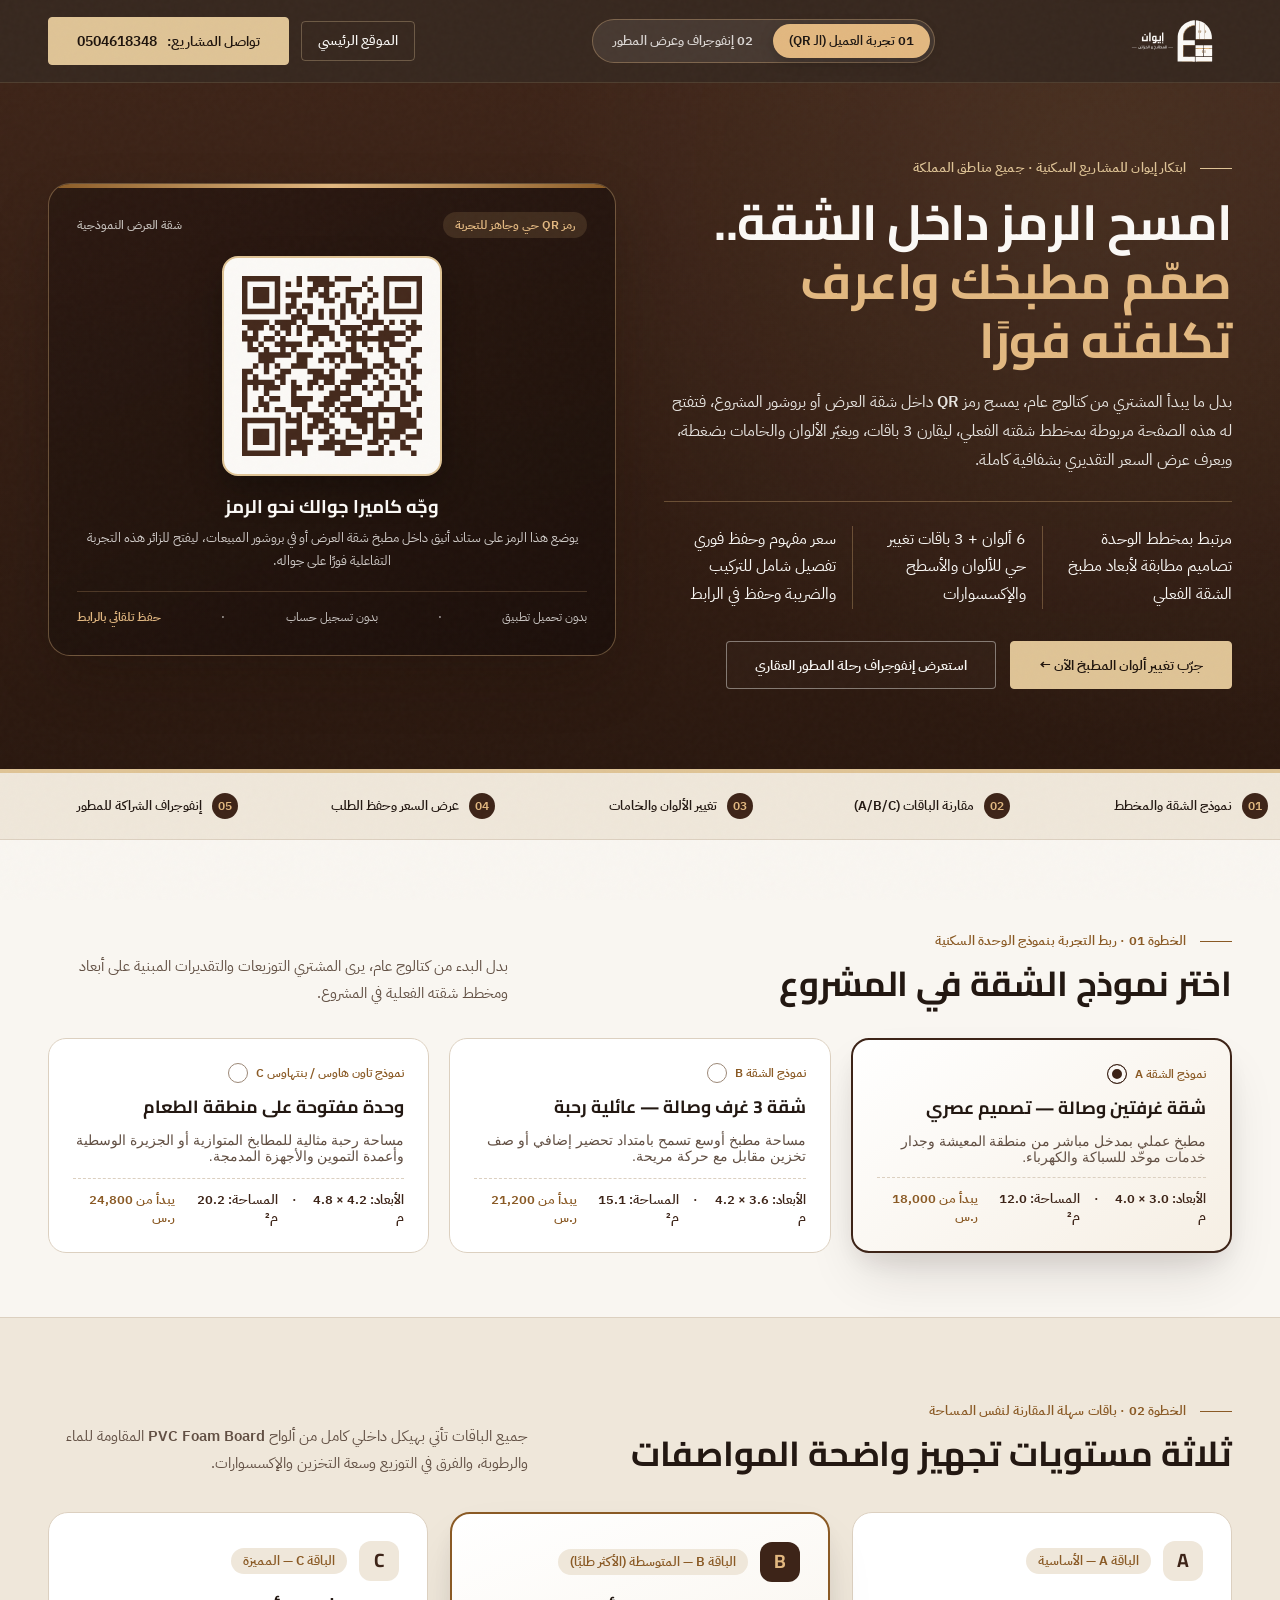
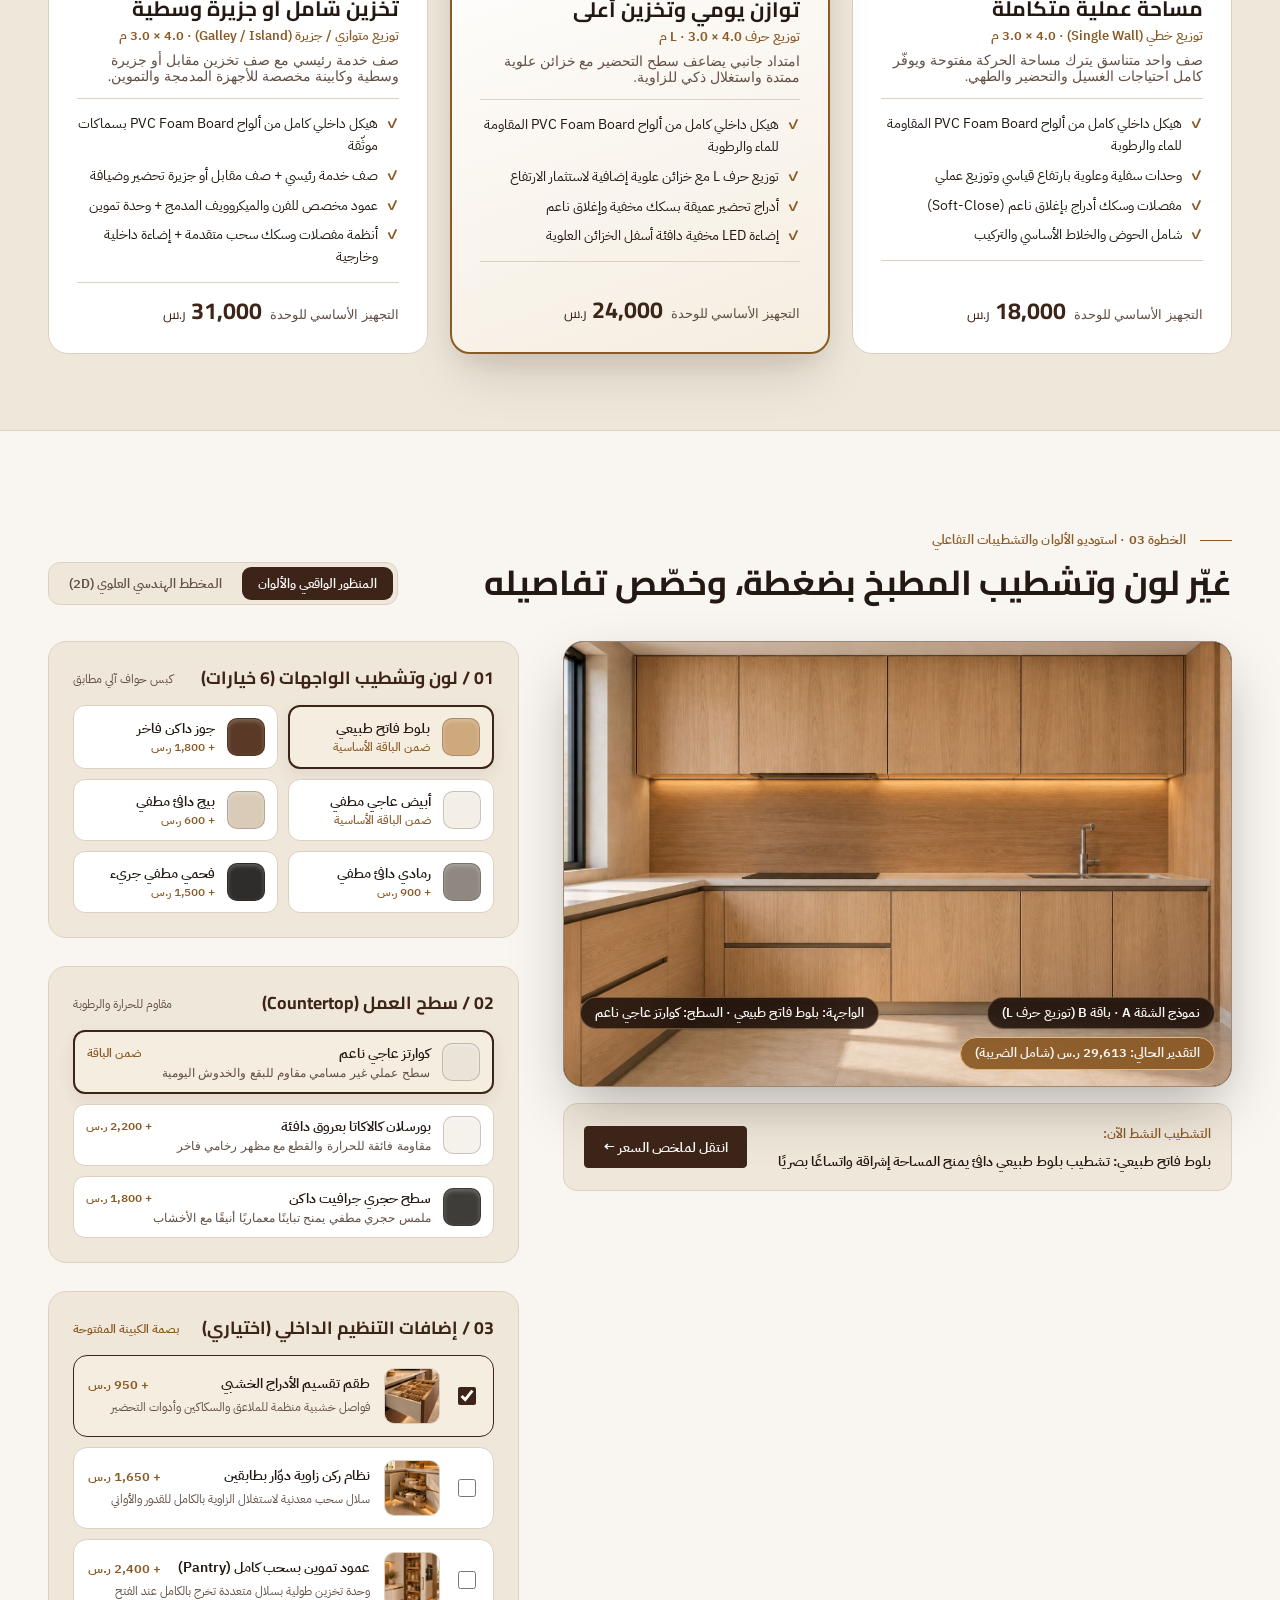
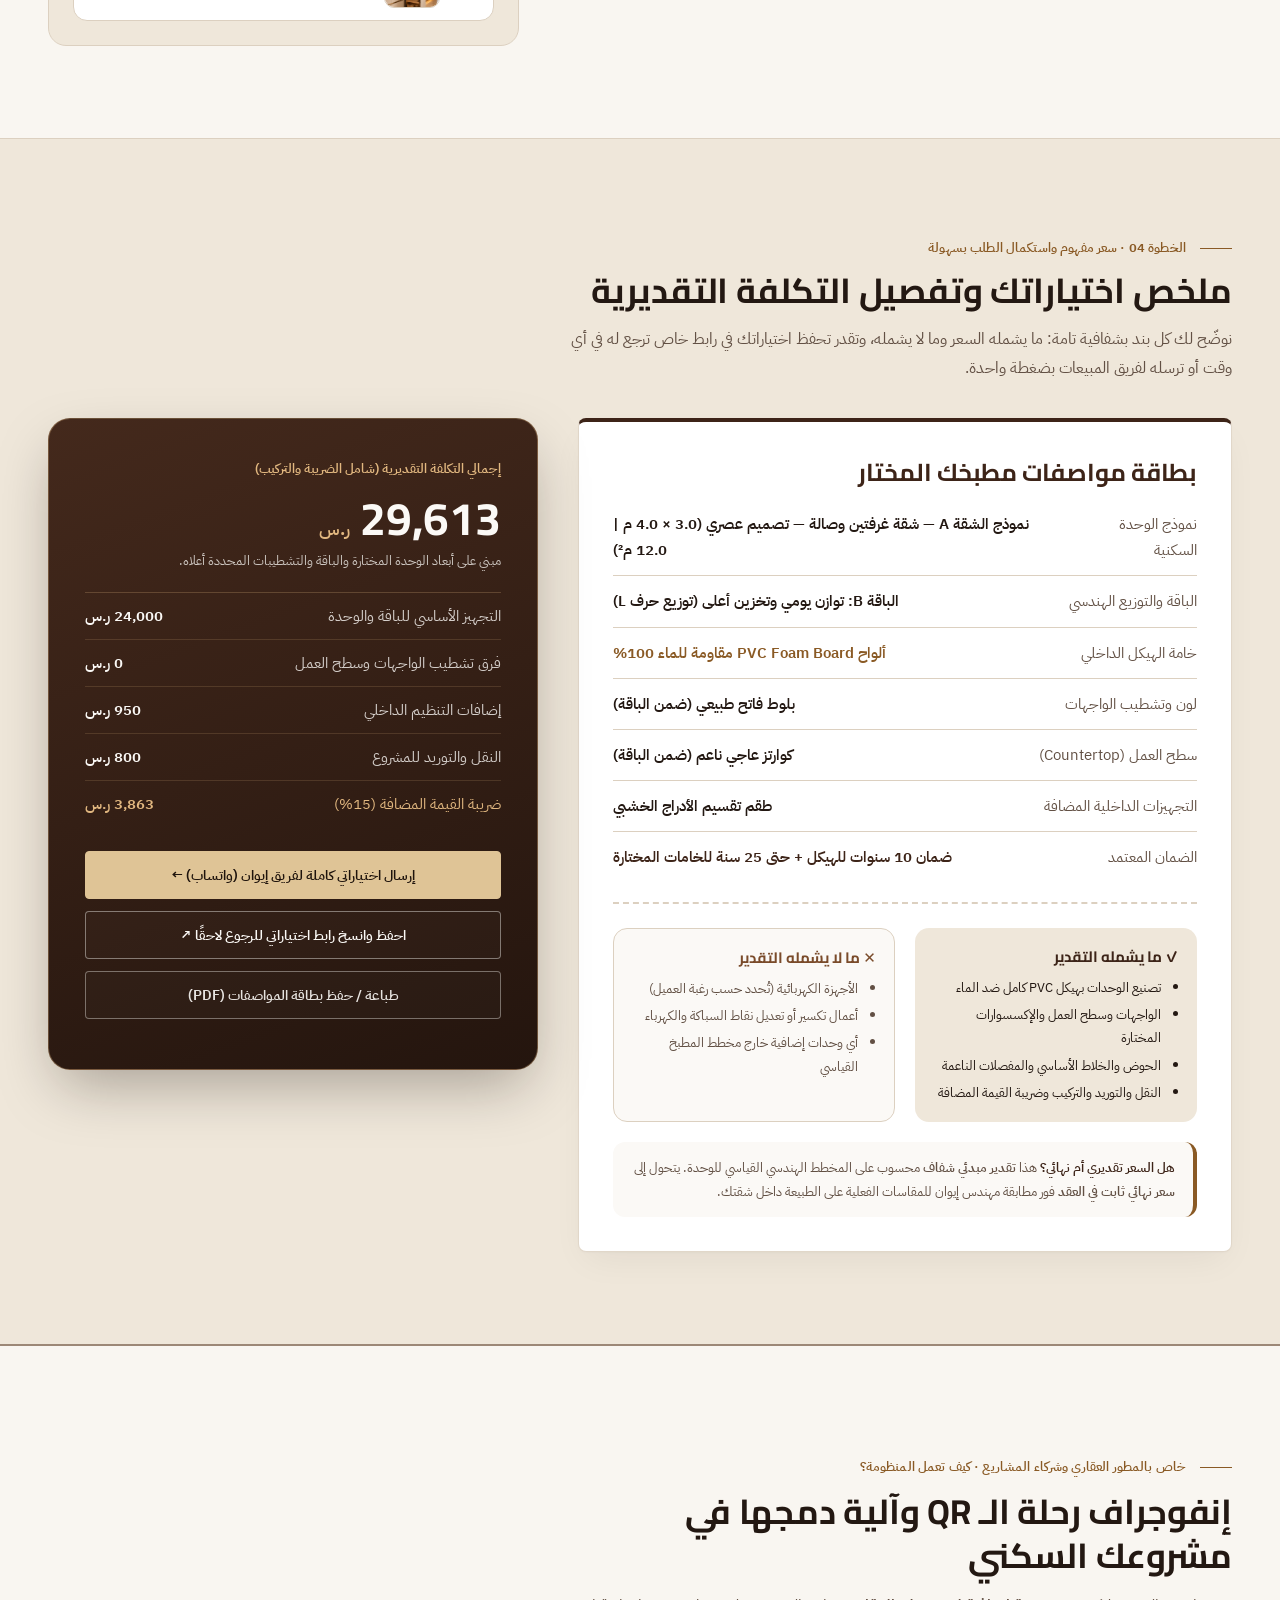
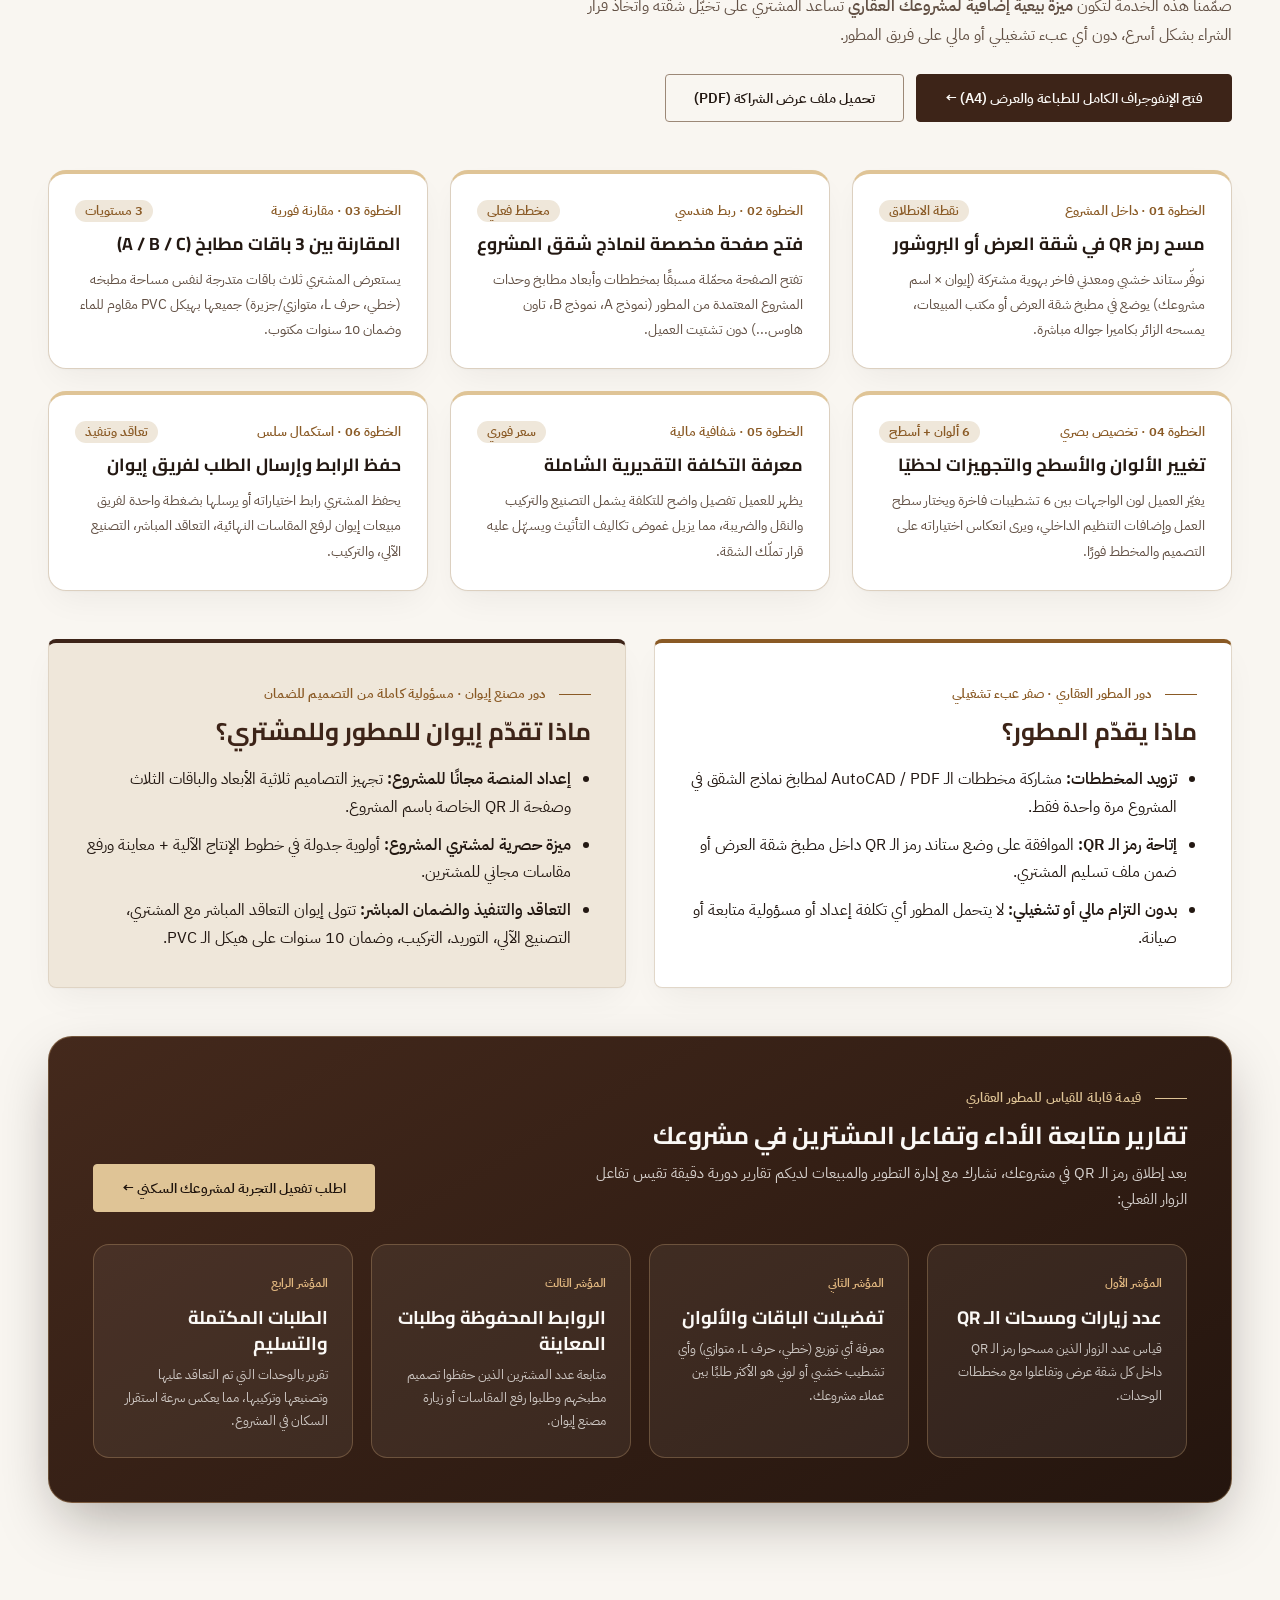
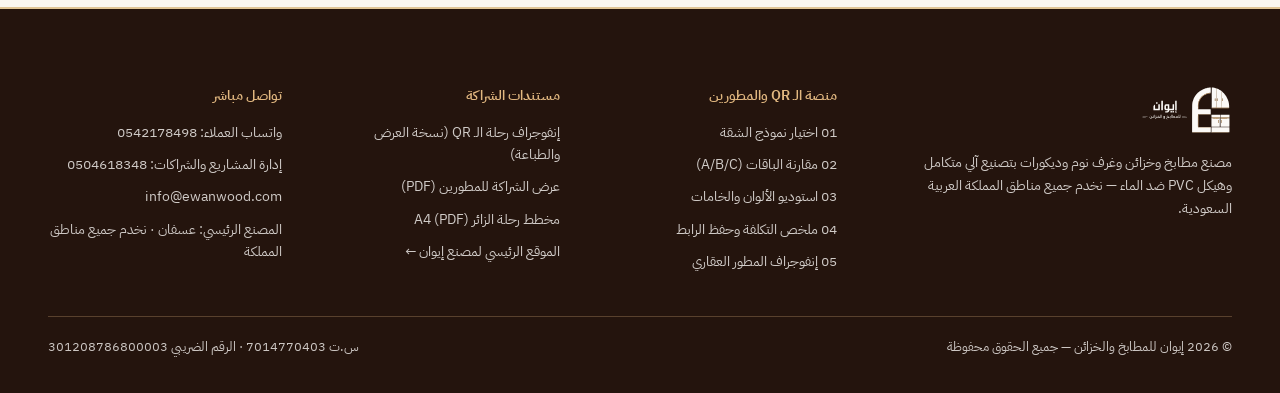
==== commit 82760480: "Fix scroll reveal class (.in-view) and CSS custom properties so all sections render immediately" ====
--- a/index.html
+++ b/index.html
@@ -43,7 +43,7 @@
 
   <link rel="icon" type="image/svg+xml" href="assets/ewan-mark.svg">
   <link rel="stylesheet" href="assets/fonts.css">
-  <link rel="stylesheet" href="assets/styles.css">
+  <link rel="stylesheet" href="assets/styles.css?v=2">
 
   <!-- Schema.org Structured Data (JSON-LD) -->
   <script type="application/ld+json">
@@ -116,7 +116,7 @@
         </div>
 
         <div class="split" style="gap:48px;align-items:center">
-          <div class="reveal">
+          <div class="reveal in-view">
             <p class="eyebrow">ابتكار إيوان للمشاريع السكنية · جميع مناطق المملكة</p>
             <h1 class="t-xl" style="margin-top:14px;color:#fbf9f6">
               امسح الرمز داخل الشقة..<br>
@@ -148,7 +148,7 @@
           </div>
 
           <!-- بطاقة الـ QR القابلة للمسح الفعلي بالجوال -->
-          <div class="qr-showcase-card reveal reveal-delay-1">
+          <div class="qr-showcase-card reveal reveal-delay-1 in-view">
             <div style="display:flex;align-items:center;justify-content:space-between;gap:12px">
               <span style="font:700 0.78rem/1.3 var(--font-sans);color:#e2b880;background:rgba(226,184,128,0.14);padding:5px 12px;border-radius:99px">رمز QR حي وجاهز للتجربة</span>
               <span style="font:500 0.78rem/1.3 var(--font-sans);color:rgba(251,249,246,0.75)">شقة العرض النموذجية</span>
@@ -636,6 +636,6 @@
     </div>
   </footer>
 
-  <script src="assets/partner-app.js" defer></script>
+  <script src="assets/partner-app.js?v=2" defer></script>
 </body>
 </html>
--- a/assets/styles.css
+++ b/assets/styles.css
@@ -16,8 +16,10 @@
   --walnut-hover: #523222;
   --on-walnut: #fbf9f6;
   --gold: #dfc496;
+  --gold-bright: #e2b880;
   --gold-hover: #ebd3aa;
   --gold-soft: rgba(223, 196, 150, 0.15);
+  --header-h: 82px;
   --bronze: #8a5a25;
   --oak: #c49e76;
   --border: #dcd0c0;
@@ -700,7 +702,8 @@
   will-change: opacity, transform;
 }
 
-.reveal.in-view {
+.reveal.in-view,
+.reveal.is-visible {
   opacity: 1;
   transform: translate3d(0, 0, 0);
 }
@@ -723,7 +726,8 @@
   transition-delay: calc(var(--stagger-idx, 0) * 120ms);
 }
 
-.reveal-mask.in-view {
+.reveal-mask.in-view,
+.reveal-mask.is-visible {
   clip-path: inset(0% 0 0% 0);
   opacity: 1;
 }
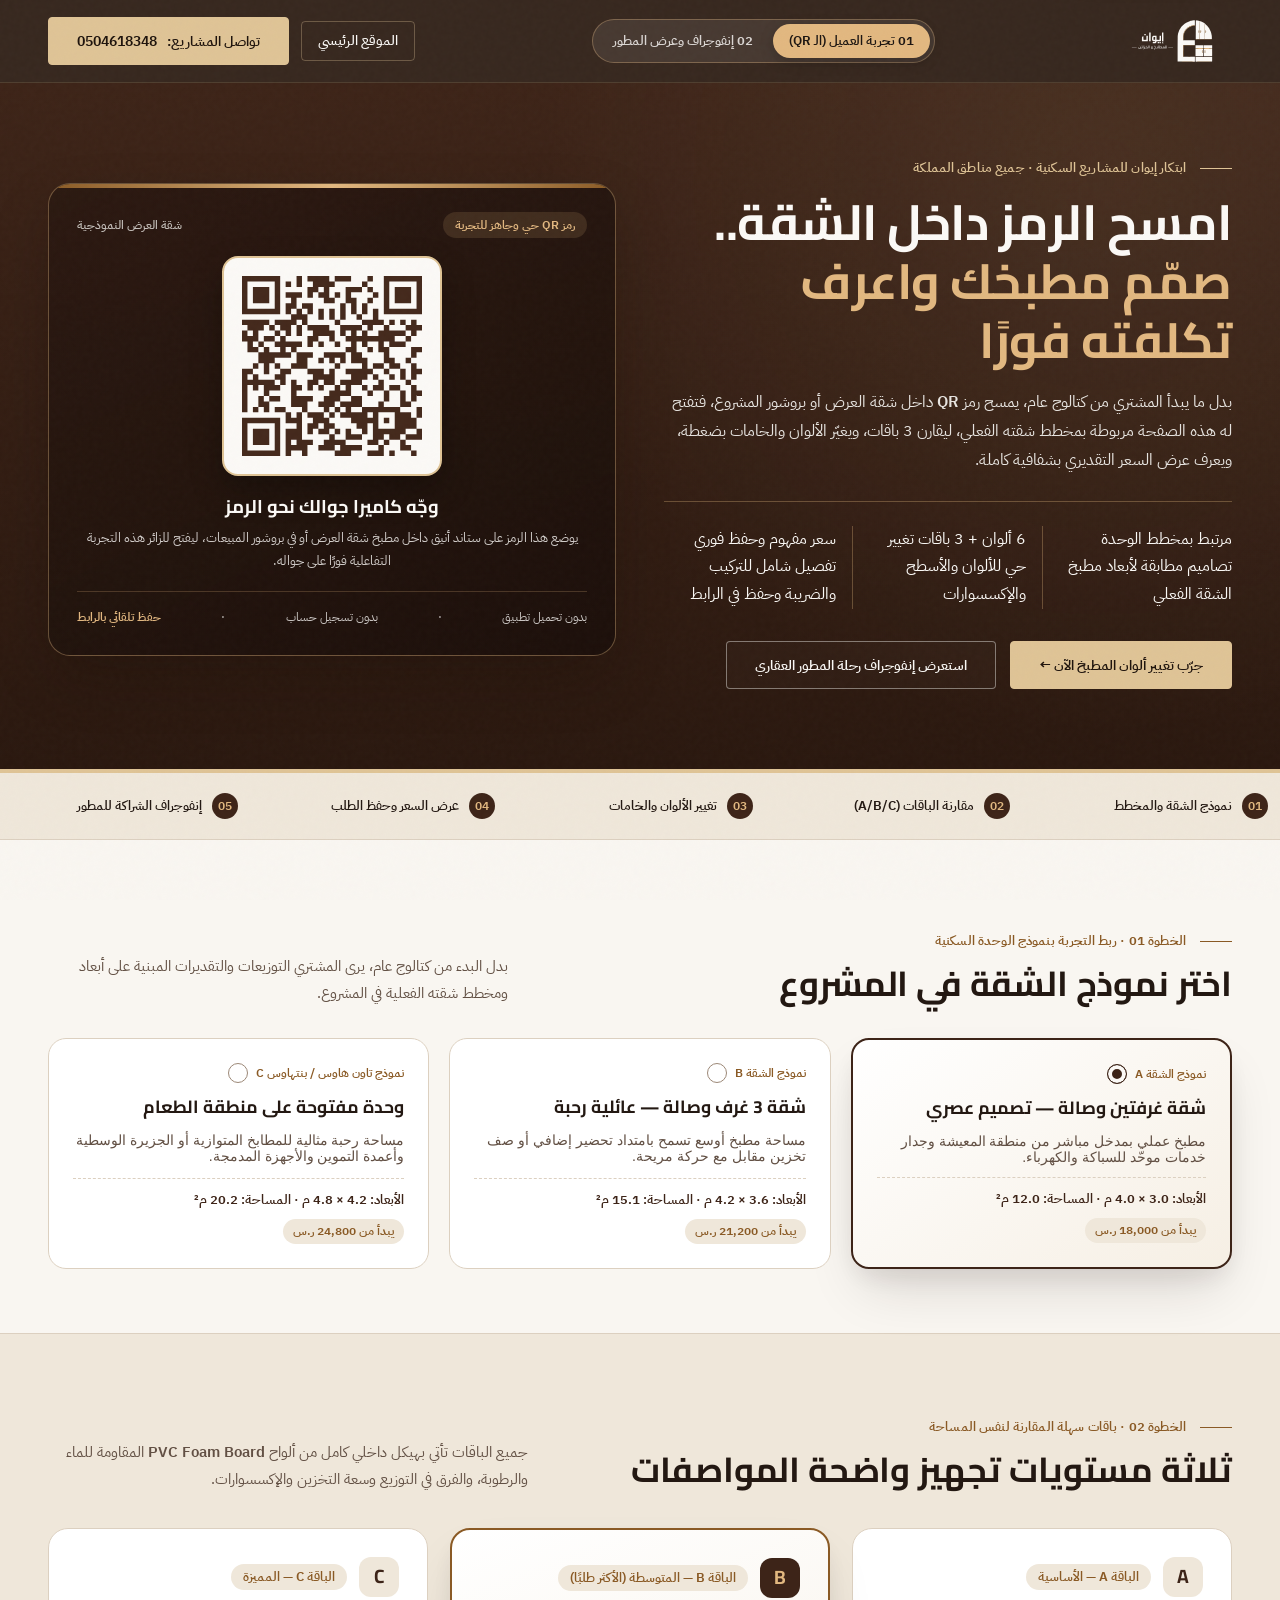
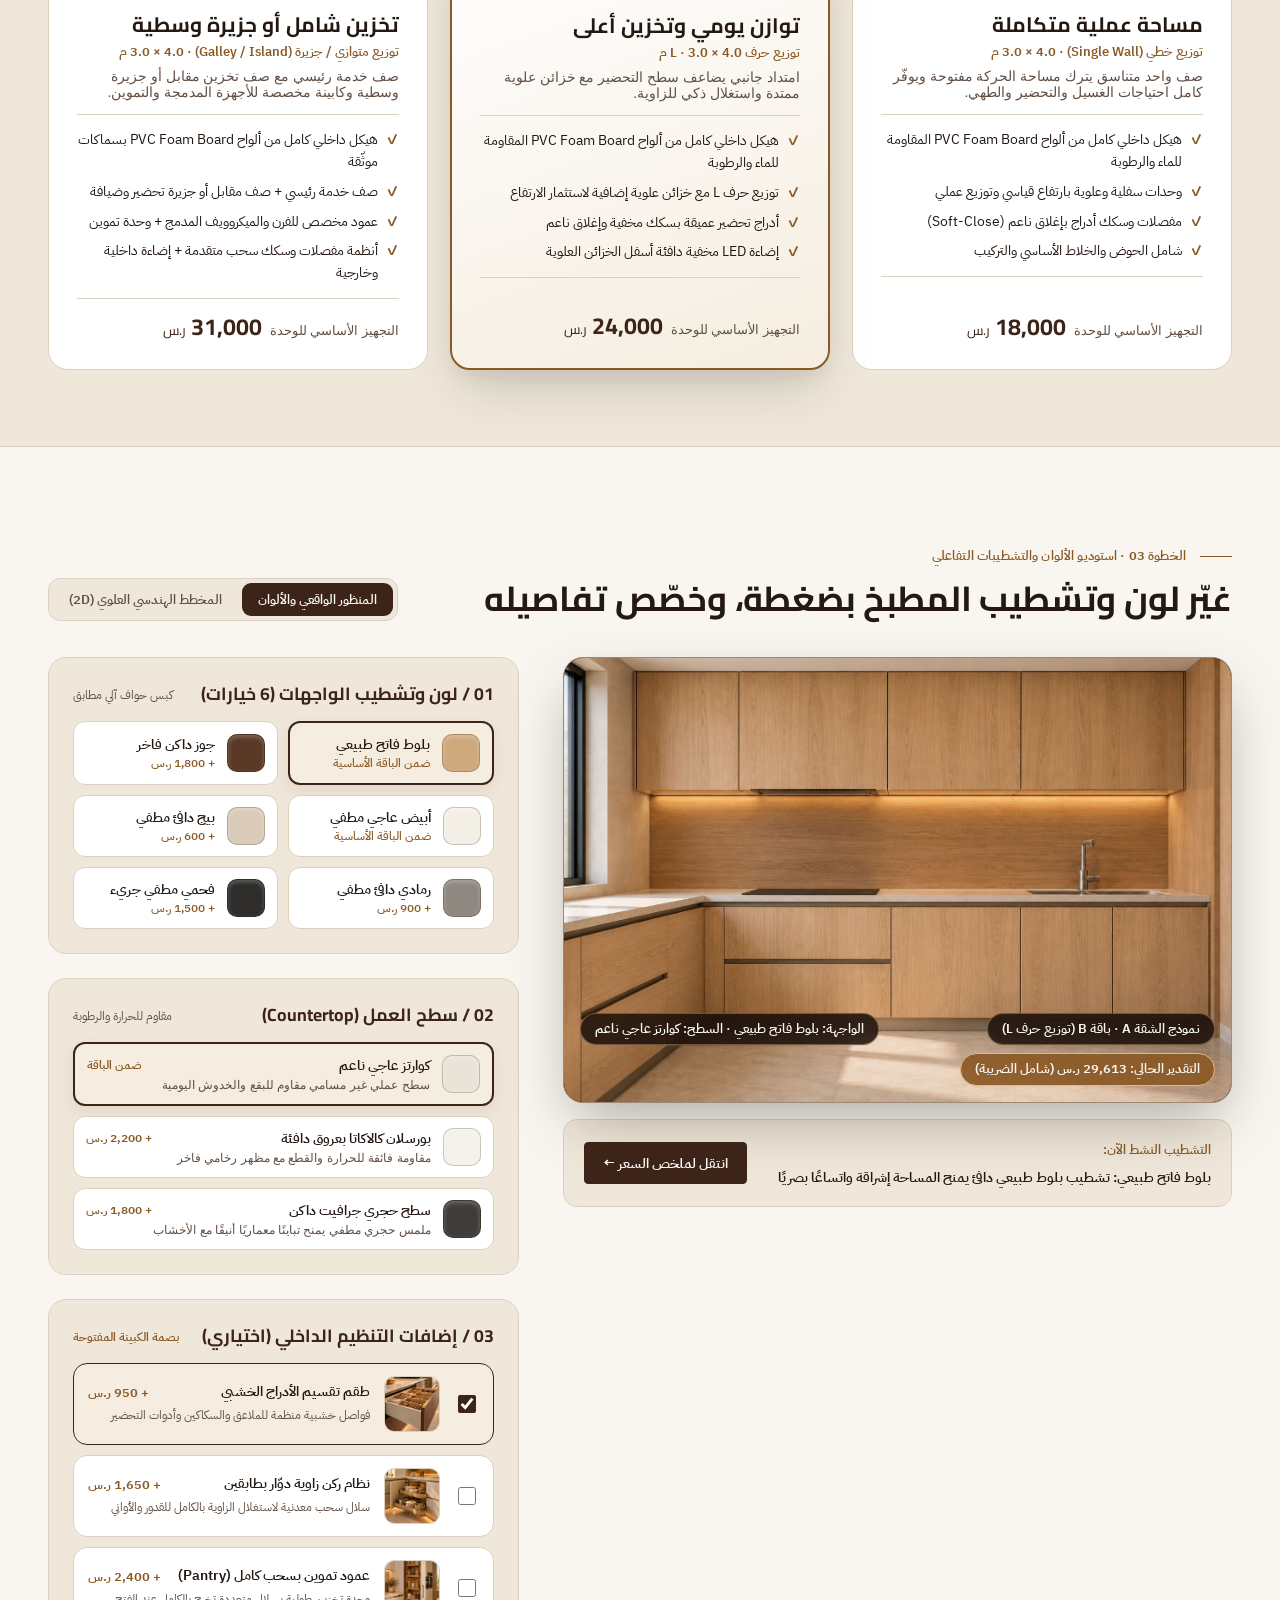
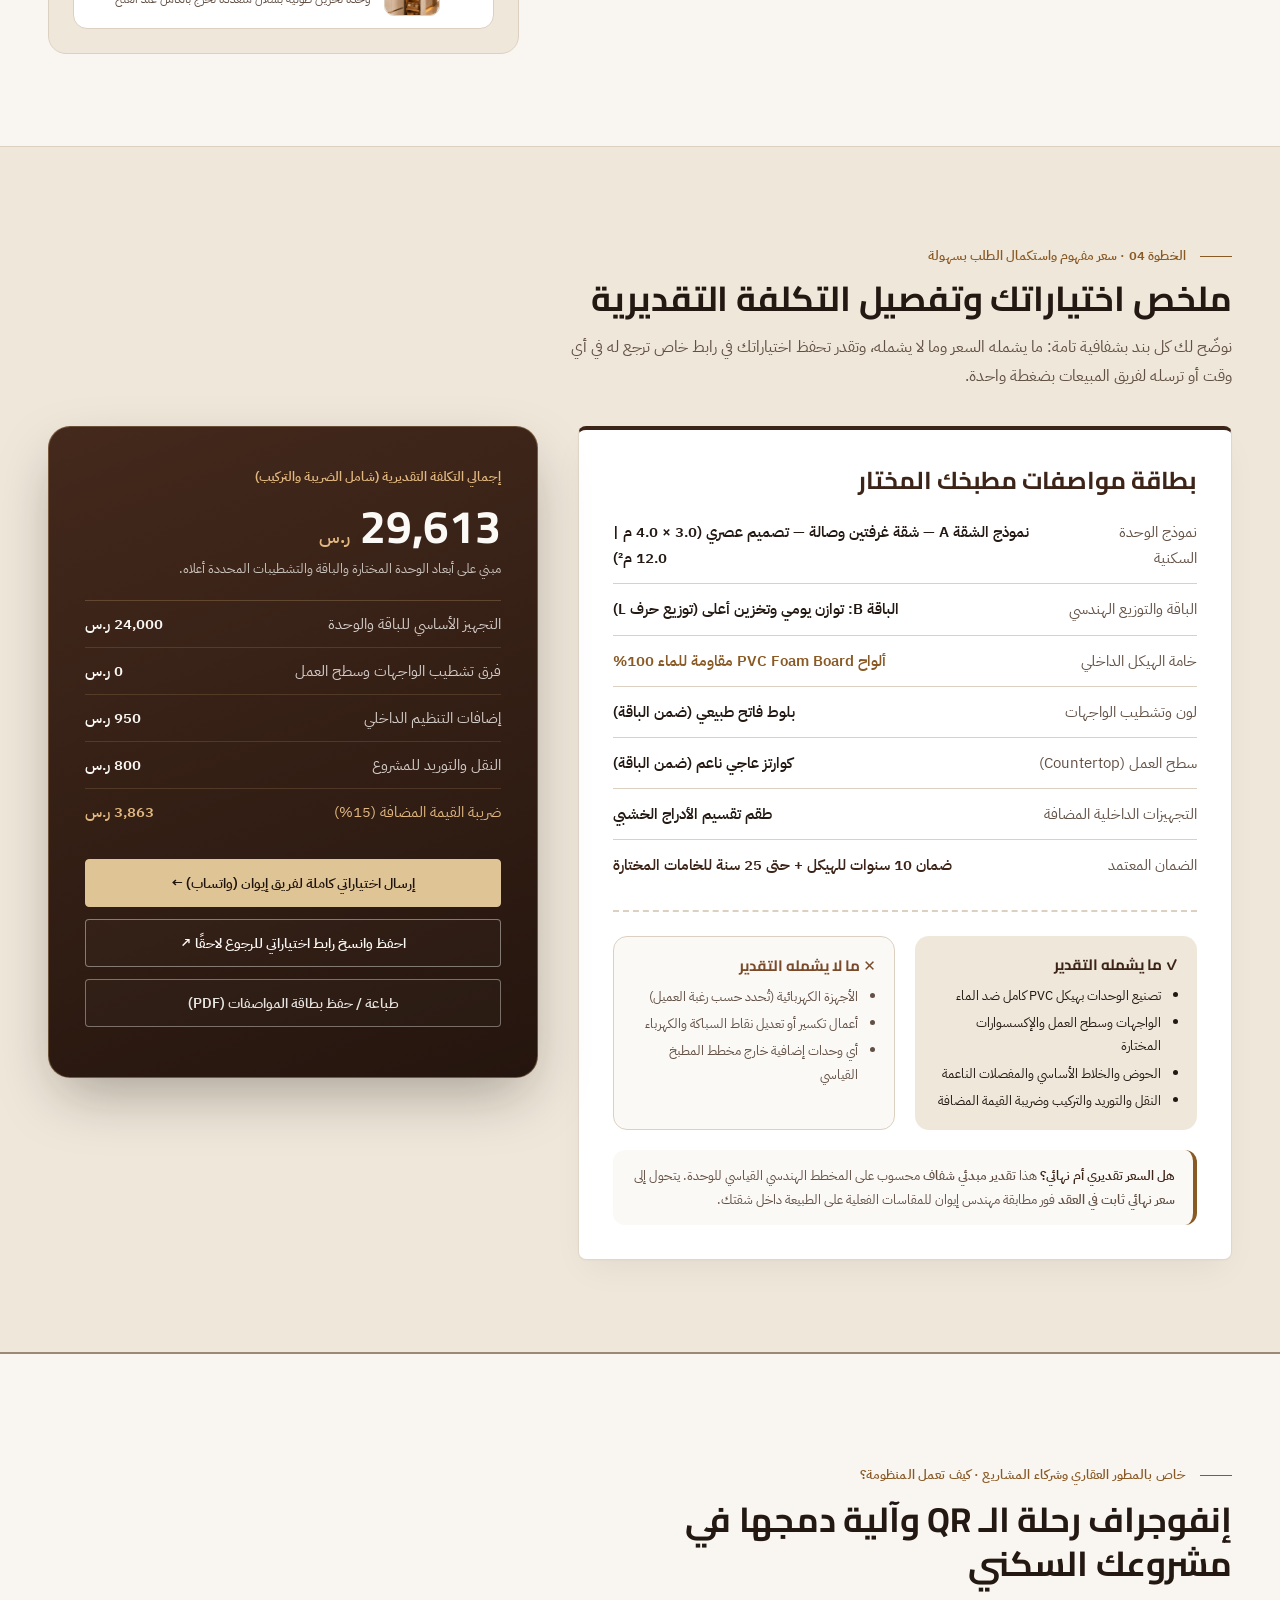
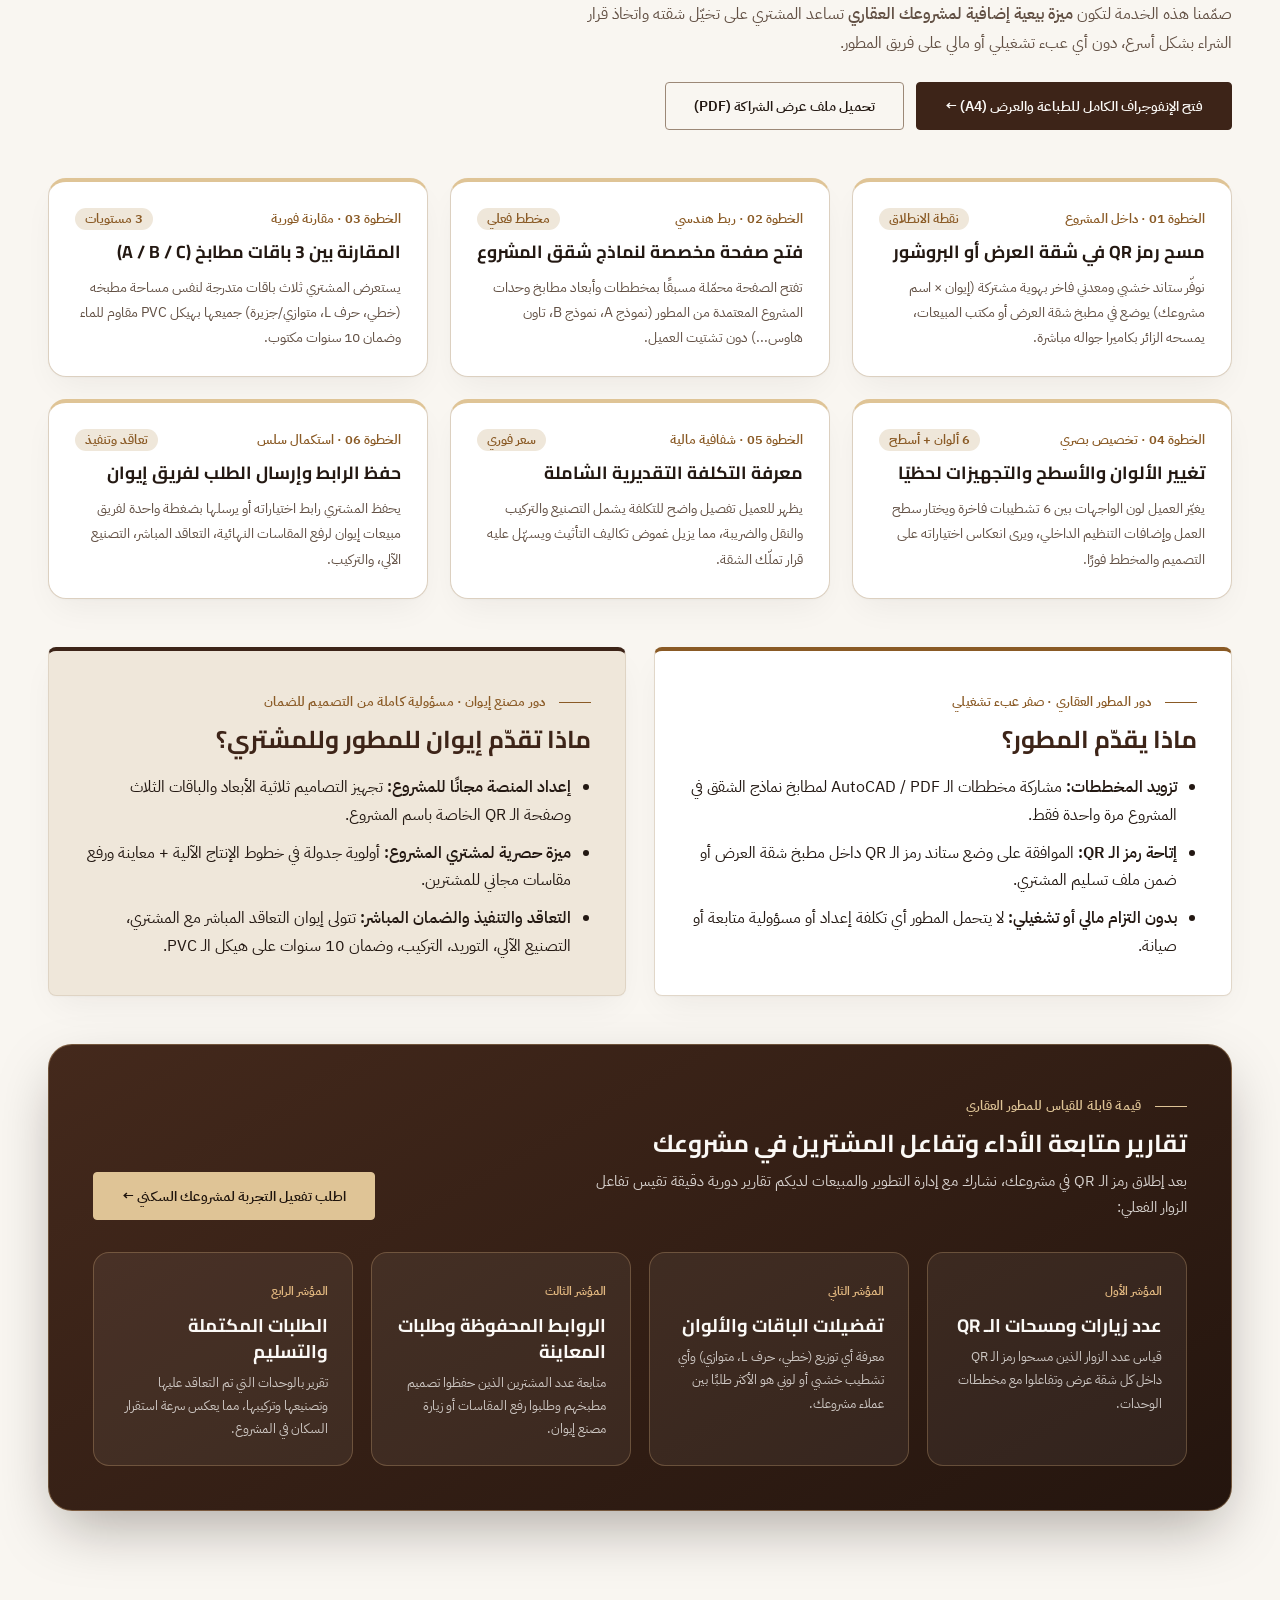
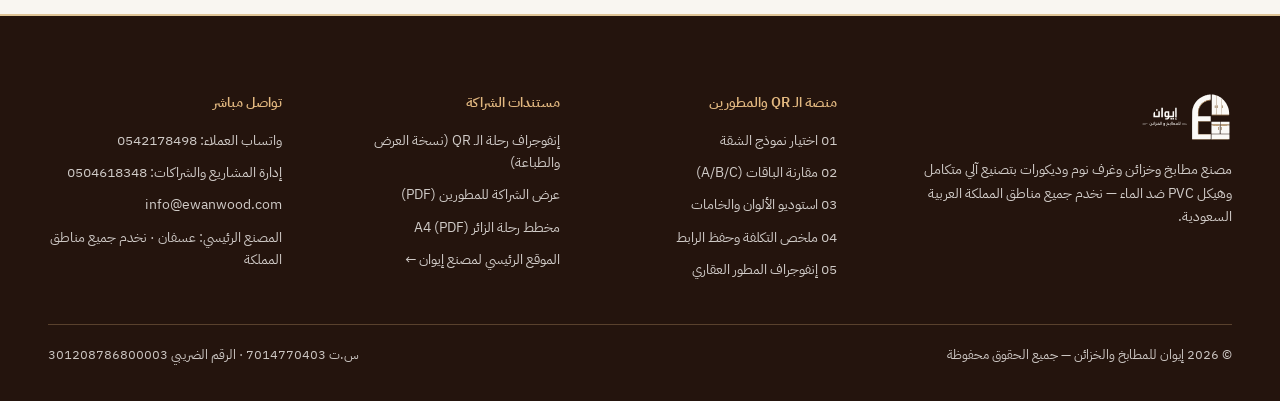
==== commit 3e10772e: "Enhance mobile responsiveness: sticky live kitchen preview, 2-column finish grid, swipeable step pil" ====
--- a/index.html
+++ b/index.html
@@ -43,7 +43,7 @@
 
   <link rel="icon" type="image/svg+xml" href="assets/ewan-mark.svg">
   <link rel="stylesheet" href="assets/fonts.css">
-  <link rel="stylesheet" href="assets/styles.css?v=2">
+  <link rel="stylesheet" href="assets/styles.css?v=3">
 
   <!-- Schema.org Structured Data (JSON-LD) -->
   <script type="application/ld+json">
@@ -141,7 +141,7 @@
               </div>
             </div>
 
-            <div style="margin-top:32px;display:flex;flex-wrap:wrap;gap:14px">
+            <div class="hero-cta-group" style="margin-top:32px;display:flex;flex-wrap:wrap;gap:14px">
               <a href="#customize" class="btn btn-gold">جرّب تغيير ألوان المطبخ الآن ←</a>
               <a href="#developer-infographic" class="btn btn-line">استعرض إنفوجراف رحلة المطور العقاري</a>
             </div>
@@ -245,33 +245,33 @@
               <div class="studio-overlay-badges">
                 <span class="studio-pill" data-role="stage-badge-unit">نموذج الشقة A · باقة B</span>
                 <span class="studio-pill" data-role="stage-badge-finish">الواجهة: بلوط فاتح طبيعي</span>
-                <span class="studio-pill" style="background:rgba(138,90,37,0.92);border-color:#e2b880" data-role="stage-badge-price">التقدير الحالي</span>
+                <span class="studio-pill studio-pill-price" style="background:rgba(138,90,37,0.92);border-color:#e2b880" data-role="stage-badge-price">التقدير الحالي</span>
               </div>
             </div>
 
             <!-- 2. المخطط الهندسي العلوي (2D Floorplan) -->
             <div class="floorplan-stage" data-role="studio-plan-stage">
               <div data-role="floorplan-svg-box" style="width:100%;display:flex;justify-content:center"></div>
-              <p style="margin-top:12px;font-size:0.84rem;color:var(--ink-muted);text-align:center;max-width:520px">
+              <p class="floorplan-caption" style="margin-top:12px;font-size:0.84rem;color:var(--ink-muted);text-align:center;max-width:520px">
                 يوضح المخطط العلوي توزيع الوحدات ومثلث الحركة (الحوض، التحضير، الطهي) وعرض الممر الصافي وفق أبعاد شقتك المختارة.
               </p>
             </div>
 
             <!-- شريط معلومات سريع أسفل المنصة -->
-            <div style="margin-top:16px;padding:16px 20px;background:var(--surface-sand);border-radius:14px;border:1px solid var(--border);display:flex;flex-wrap:wrap;align-items:center;justify-content:space-between;gap:12px">
+            <div class="studio-info-strip">
               <div>
                 <span style="font:700 0.8rem/1.3 var(--font-sans);color:var(--bronze)">التشطيب النشط الآن:</span>
                 <p data-role="active-finish-desc" style="margin-top:2px;font-size:0.88rem;color:var(--ink);font-weight:600"></p>
               </div>
-              <a href="#summary" class="btn btn-walnut" style="min-height:42px;padding:0 18px">انتقل لملخص السعر ←</a>
+              <a href="#summary" class="btn btn-walnut studio-info-btn" style="min-height:42px;padding:0 18px">انتقل لملخص السعر ←</a>
             </div>
           </div>
 
           <!-- العمود الأيسر: أدوات التحكم بالألوان والأسطح والإكسسوارات -->
-          <aside class="reveal reveal-delay-1" aria-label="خيارات التخصيص" style="display:grid;gap:28px">
+          <aside class="reveal reveal-delay-1 studio-controls-col" aria-label="خيارات التخصيص">
             <!-- أولًا: ألوان وتشطيبات الواجهات الستة -->
-            <div style="background:var(--surface-sand);padding:24px;border-radius:18px;border:1px solid var(--border)">
-              <div style="display:flex;align-items:center;justify-content:space-between;gap:8px;margin-bottom:14px">
+            <div class="control-box">
+              <div class="control-box-head">
                 <h3 class="t-heading" style="color:var(--walnut)">01 / لون وتشطيب الواجهات (6 خيارات)</h3>
                 <span style="font-size:0.78rem;color:var(--ink-muted)">كبس حواف آلي مطابق</span>
               </div>
@@ -279,8 +279,8 @@
             </div>
 
             <!-- ثانيًا: سطح العمل (Countertop) -->
-            <div style="background:var(--surface-sand);padding:24px;border-radius:18px;border:1px solid var(--border)">
-              <div style="display:flex;align-items:center;justify-content:space-between;gap:8px;margin-bottom:14px">
+            <div class="control-box">
+              <div class="control-box-head">
                 <h3 class="t-heading" style="color:var(--walnut)">02 / سطح العمل (Countertop)</h3>
                 <span style="font-size:0.78rem;color:var(--ink-muted)">مقاوم للحرارة والرطوبة</span>
               </div>
@@ -288,8 +288,8 @@
             </div>
 
             <!-- ثالثًا: التجهيزات الداخلية (الكبينة المفتوحة) -->
-            <div style="background:var(--surface-sand);padding:24px;border-radius:18px;border:1px solid var(--border)">
-              <div style="display:flex;align-items:center;justify-content:space-between;gap:8px;margin-bottom:14px">
+            <div class="control-box">
+              <div class="control-box-head">
                 <h3 class="t-heading" style="color:var(--walnut)">03 / إضافات التنظيم الداخلي (اختياري)</h3>
                 <span style="font-size:0.78rem;color:var(--bronze);font-weight:600">بصمة الكبينة المفتوحة</span>
               </div>
@@ -313,36 +313,36 @@
 
         <div class="quote-ledger-grid">
           <!-- تفاصيل المواصفات المختارة + ما يشمله السعر -->
-          <div class="card reveal" style="padding:34px;border-top:4px solid var(--walnut)">
+          <div class="card spec-card reveal" style="border-top:4px solid var(--walnut)">
             <h3 class="t-md" style="color:var(--walnut)">بطاقة مواصفات مطبخك المختار</h3>
             <dl style="margin:22px 0 0;display:grid;gap:12px;font-size:0.94rem">
-              <div style="display:flex;justify-content:space-between;gap:16px;padding-bottom:12px;border-bottom:1px solid var(--border)">
+              <div class="spec-dl-row">
                 <dt style="color:var(--ink-muted)">نموذج الوحدة السكنية</dt>
-                <dd style="margin:0;font-weight:700;color:var(--ink);text-align:left" data-role="sum-unit"></dd>
-              </div>
-              <div style="display:flex;justify-content:space-between;gap:16px;padding-bottom:12px;border-bottom:1px solid var(--border)">
+                <dd data-role="sum-unit"></dd>
+              </div>
+              <div class="spec-dl-row">
                 <dt style="color:var(--ink-muted)">الباقة والتوزيع الهندسي</dt>
-                <dd style="margin:0;font-weight:700;color:var(--ink);text-align:left" data-role="sum-pkg"></dd>
-              </div>
-              <div style="display:flex;justify-content:space-between;gap:16px;padding-bottom:12px;border-bottom:1px solid var(--border)">
+                <dd data-role="sum-pkg"></dd>
+              </div>
+              <div class="spec-dl-row">
                 <dt style="color:var(--ink-muted)">خامة الهيكل الداخلي</dt>
-                <dd style="margin:0;font-weight:700;color:var(--bronze);text-align:left">ألواح PVC Foam Board مقاومة للماء 100%</dd>
-              </div>
-              <div style="display:flex;justify-content:space-between;gap:16px;padding-bottom:12px;border-bottom:1px solid var(--border)">
+                <dd style="color:var(--bronze)">ألواح PVC Foam Board مقاومة للماء 100%</dd>
+              </div>
+              <div class="spec-dl-row">
                 <dt style="color:var(--ink-muted)">لون وتشطيب الواجهات</dt>
-                <dd style="margin:0;font-weight:700;color:var(--ink);text-align:left" data-role="sum-finish"></dd>
-              </div>
-              <div style="display:flex;justify-content:space-between;gap:16px;padding-bottom:12px;border-bottom:1px solid var(--border)">
+                <dd data-role="sum-finish"></dd>
+              </div>
+              <div class="spec-dl-row">
                 <dt style="color:var(--ink-muted)">سطح العمل (Countertop)</dt>
-                <dd style="margin:0;font-weight:700;color:var(--ink);text-align:left" data-role="sum-top"></dd>
-              </div>
-              <div style="display:flex;justify-content:space-between;gap:16px;padding-bottom:12px;border-bottom:1px solid var(--border)">
+                <dd data-role="sum-top"></dd>
+              </div>
+              <div class="spec-dl-row">
                 <dt style="color:var(--ink-muted)">التجهيزات الداخلية المضافة</dt>
-                <dd style="margin:0;font-weight:700;color:var(--ink);text-align:left" data-role="sum-addons"></dd>
-              </div>
-              <div style="display:flex;justify-content:space-between;gap:16px;padding-bottom:4px">
+                <dd data-role="sum-addons"></dd>
+              </div>
+              <div class="spec-dl-row" style="border-bottom:0;padding-bottom:4px">
                 <dt style="color:var(--ink-muted)">الضمان المعتمد</dt>
-                <dd style="margin:0;font-weight:700;color:var(--walnut);text-align:left" data-role="sum-warranty"></dd>
+                <dd style="color:var(--walnut)" data-role="sum-warranty"></dd>
               </div>
             </dl>
 
@@ -518,7 +518,7 @@
 
         <!-- مصفوفة توزيع المسؤوليات: المطور العقاري vs مصنع إيوان -->
         <div class="g2 reveal" style="margin-top:48px;gap:28px">
-          <div class="card" style="padding:34px;border-top:4px solid var(--bronze)">
+          <div class="card spec-card" style="border-top:4px solid var(--bronze)">
             <p class="eyebrow">دور المطور العقاري · صفر عبء تشغيلي</p>
             <h3 class="t-md" style="margin-top:10px;color:var(--walnut)">ماذا يقدّم المطور؟</h3>
             <ul style="margin:18px 0 0;padding-inline-start:20px;display:grid;gap:10px;color:var(--ink)">
@@ -528,7 +528,7 @@
             </ul>
           </div>
 
-          <div class="card" style="padding:34px;border-top:4px solid var(--walnut);background:var(--surface-sand)">
+          <div class="card spec-card" style="border-top:4px solid var(--walnut);background:var(--surface-sand)">
             <p class="eyebrow">دور مصنع إيوان · مسؤولية كاملة من التصميم للضمان</p>
             <h3 class="t-md" style="margin-top:10px;color:var(--walnut)">ماذا تقدّم إيوان للمطور وللمشتري؟</h3>
             <ul style="margin:18px 0 0;padding-inline-start:20px;display:grid;gap:10px;color:var(--ink)">
@@ -540,7 +540,7 @@
         </div>
 
         <!-- لوحة القيمة القابلة للقياس للمطور العقاري (KPI & Analytics Preview) -->
-        <div class="dark reveal" style="margin-top:48px;background:linear-gradient(150deg, #44291c 0%, #24150e 100%);color:#fbf9f6;border-radius:24px;padding:44px;border:1px solid rgba(226,184,128,0.35);box-shadow:var(--shadow-luxury)">
+        <div class="dark dev-kpi-banner reveal" style="margin-top:48px;background:linear-gradient(150deg, #44291c 0%, #24150e 100%);color:#fbf9f6;border-radius:24px;border:1px solid rgba(226,184,128,0.35);box-shadow:var(--shadow-luxury)">
           <div style="display:flex;flex-wrap:wrap;align-items:flex-end;justify-content:space-between;gap:20px;margin-bottom:32px">
             <div style="max-width:620px">
               <p class="eyebrow">قيمة قابلة للقياس للمطور العقاري</p>
@@ -588,6 +588,17 @@
       </div>
     </section>
   </main>
+
+  <!-- شريط السعر السفلي الثابت على الجوال (Mobile App Sticky Quote Bar) -->
+  <div class="mobile-quote-bar no-print" role="region" aria-label="ملخص السعر السريع للجوال">
+    <div class="mobile-quote-info">
+      <span class="mobile-quote-kicker" data-role="mobile-bar-sub">نموذج الشقة A · باقة B · بلوط فاتح</span>
+      <strong class="mobile-quote-price" data-role="mobile-bar-total">29,440 ر.س</strong>
+    </div>
+    <div class="mobile-quote-actions">
+      <a href="#summary" class="btn btn-gold mobile-quote-cta">ملخص العرض والاعتماد ←</a>
+    </div>
+  </div>
 
   <!-- ================= الفوتر ================= -->
   <footer class="site-footer dark">
@@ -636,6 +647,6 @@
     </div>
   </footer>
 
-  <script src="assets/partner-app.js?v=2" defer></script>
+  <script src="assets/partner-app.js?v=3" defer></script>
 </body>
 </html>
--- a/assets/styles.css
+++ b/assets/styles.css
@@ -2377,12 +2377,23 @@
 
 .unit-metrics {
   display: flex;
-  gap: 14px;
+  flex-wrap: wrap;
+  align-items: center;
+  justify-content: space-between;
+  gap: 10px;
   padding-top: 12px;
   margin-top: auto;
   border-top: 1px dashed var(--border);
   font: 600 0.82rem/1.4 var(--font-sans);
   color: var(--walnut);
+}
+
+.unit-price-pill {
+  color: var(--bronze);
+  background: var(--surface-sand);
+  padding: 4px 10px;
+  border-radius: 99px;
+  font: 700 0.78rem/1.3 var(--font-sans);
 }
 
 /* بطاقات باقات المطبخ الثلاث (A / B / C) */
@@ -2476,6 +2487,41 @@
 .stage-sticky-col {
   position: sticky;
   top: calc(var(--header-h) + 68px);
+  z-index: 25;
+}
+
+.studio-controls-col {
+  display: grid;
+  gap: 24px;
+}
+
+.control-box {
+  background: var(--surface-sand);
+  padding: 24px;
+  border-radius: 18px;
+  border: 1px solid var(--border);
+}
+
+.control-box-head {
+  display: flex;
+  flex-wrap: wrap;
+  align-items: center;
+  justify-content: space-between;
+  gap: 8px;
+  margin-bottom: 14px;
+}
+
+.studio-info-strip {
+  margin-top: 16px;
+  padding: 16px 20px;
+  background: var(--surface-sand);
+  border-radius: 14px;
+  border: 1px solid var(--border);
+  display: flex;
+  flex-wrap: wrap;
+  align-items: center;
+  justify-content: space-between;
+  gap: 12px;
 }
 
 .stage-view-tabs {
@@ -2641,6 +2687,30 @@
   align-items: start;
 }
 
+.spec-card {
+  padding: 34px;
+}
+
+.spec-dl-row {
+  display: flex;
+  justify-content: space-between;
+  align-items: baseline;
+  gap: 16px;
+  padding-bottom: 12px;
+  border-bottom: 1px solid var(--border);
+}
+
+.spec-dl-row dd {
+  margin: 0;
+  font-weight: 700;
+  color: var(--ink);
+  text-align: left;
+}
+
+.dev-kpi-banner {
+  padding: 44px;
+}
+
 .quote-card-dark {
   background: linear-gradient(160deg, #44291c 0%, #24150e 100%);
   color: #fbf9f6;
@@ -2708,21 +2778,73 @@
   padding: 24px;
 }
 
+/* شريط السعر السفلي الذكي للجوال (Mobile Sticky Quote Bar) */
+.mobile-quote-bar {
+  display: none;
+}
+
+/* ==========================================================================
+   تجاوب الأجهزة اللوحية والموبايل (Tablet & Mobile Native-App Polish)
+   ========================================================================== */
 @media (max-width: 1024px) {
+  .header-inner {
+    flex-wrap: wrap;
+    padding-block: 10px;
+    gap: 10px;
+    min-height: auto;
+  }
+  .mode-switcher {
+    order: 3;
+    width: 100%;
+    justify-content: center;
+  }
+  .mode-btn {
+    flex: 1;
+    text-align: center;
+  }
+  .qr-steps-ribbon {
+    top: 0;
+    position: relative;
+  }
   .qr-steps-inner {
-    grid-template-columns: repeat(3, minmax(0, 1fr));
+    display: flex;
+    overflow-x: auto;
+    -webkit-overflow-scrolling: touch;
+    scrollbar-width: none;
+    gap: 8px;
+    padding: 10px 0;
+  }
+  .qr-steps-inner::-webkit-scrollbar {
+    display: none;
+  }
+  .qr-step-link {
+    flex: 0 0 auto;
+    white-space: nowrap;
+    background: #fbf9f6;
+    border: 1px solid var(--border);
+    border-radius: 99px;
+    padding: 7px 14px;
+    font-size: 0.8rem;
   }
   .unit-grid,
   .pkg-grid,
   .infographic-grid {
     grid-template-columns: 1fr;
+    gap: 16px;
   }
   .config-studio-grid,
   .quote-ledger-grid {
     grid-template-columns: 1fr;
+    gap: 24px;
   }
   .stage-sticky-col {
-    position: static;
+    position: sticky;
+    top: 86px;
+    z-index: 30;
+    background: var(--surface);
+    padding-top: 6px;
+    padding-bottom: 10px;
+    border-bottom: 1px solid var(--border);
   }
   .kpi-grid {
     grid-template-columns: repeat(2, minmax(0, 1fr));
@@ -2730,28 +2852,240 @@
 }
 
 @media (max-width: 640px) {
-  .qr-steps-ribbon {
-    position: static;
-  }
-  .qr-steps-inner {
-    grid-template-columns: 1fr 1fr;
-  }
-  .finish-swatches-grid,
-  .kpi-grid {
-    grid-template-columns: 1fr;
+  body {
+    padding-bottom: 78px;
+  }
+  .site-header {
+    position: sticky;
+    top: 0;
+  }
+  .header-inner {
+    gap: 8px;
+    padding-block: 8px;
+  }
+  .brand-logo img {
+    height: 34px;
+    min-width: 96px;
+  }
+  .header-actions .btn-gold {
+    min-height: 36px;
+    padding: 0 12px;
+    font-size: 0.75rem;
+    border-radius: 8px;
   }
   .mode-switcher {
+    padding: 3px;
+  }
+  .mode-btn {
+    padding: 7px 8px;
+    font-size: 0.75rem;
+  }
+
+  /* الهيرو على الموبايل */
+  .t-xl {
+    font-size: clamp(1.58rem, 6.2vw, 2.05rem);
+    line-height: 1.3;
+  }
+  .t-lg {
+    font-size: clamp(1.32rem, 5.2vw, 1.65rem);
+    line-height: 1.34;
+  }
+  .t-body-lg {
+    font-size: 0.94rem;
+    line-height: 1.68;
+  }
+  .hero-cta-group {
+    margin-top: 22px !important;
+    flex-direction: column;
+    gap: 10px !important;
+  }
+  .hero-cta-group .btn {
     width: 100%;
     justify-content: center;
   }
-  .mode-btn {
+  .qr-showcase-card {
+    padding: 20px 16px;
+    border-radius: 18px;
+    gap: 14px;
+  }
+  .qr-frame-box {
+    max-width: 155px;
+    padding: 12px;
+    border-radius: 14px;
+  }
+
+  /* بطاقات الشقق والباقات على الموبايل */
+  .unit-card,
+  .pkg-card,
+  .info-step-card {
+    padding: 18px 16px;
+    border-radius: 16px;
+  }
+  .pkg-price-tag {
+    flex-wrap: wrap;
+    padding-top: 4px;
+  }
+
+  /* استوديو تغيير الألوان التفاعلي على الموبايل — معاينة حية ثابتة بالأعلى */
+  .stage-view-tabs {
+    width: 100%;
+  }
+  .stage-tab-btn {
     flex: 1;
     text-align: center;
     padding: 8px 10px;
-    font-size: 0.76rem;
+    font-size: 0.78rem;
+  }
+  .stage-sticky-col {
+    top: 94px;
+    margin-inline: -18px;
+    padding: 8px 18px 10px;
+    background: rgba(249, 246, 241, 0.96);
+    backdrop-filter: blur(10px);
+    -webkit-backdrop-filter: blur(10px);
+    box-shadow: 0 8px 20px rgba(35, 24, 18, 0.08);
+  }
+  .studio-main-frame,
+  .floorplan-stage {
+    aspect-ratio: 16 / 10;
+    border-radius: 14px;
+  }
+  .floorplan-stage {
+    padding: 10px;
+  }
+  .floorplan-caption {
+    display: none;
+  }
+  .studio-overlay-badges {
+    bottom: 8px;
+    inset-inline: 8px;
+    gap: 5px;
+  }
+  .studio-pill {
+    padding: 4px 10px;
+    font-size: 0.7rem;
+  }
+  .studio-pill-price {
+    display: none;
+  }
+  .studio-info-strip {
+    margin-top: 8px;
+    padding: 8px 12px;
+    border-radius: 10px;
+  }
+  .studio-info-strip span {
+    display: none;
+  }
+  .studio-info-strip p {
+    font-size: 0.78rem !important;
+  }
+  .studio-info-btn {
+    display: none !important;
+  }
+
+  /* شبكة الـ 6 ألوان على الموبايل (عمودان أنيقان لسهولة المقارنة والضغط باليد) */
+  .control-box {
+    padding: 16px 14px;
+    border-radius: 14px;
+  }
+  .finish-swatches-grid {
+    grid-template-columns: repeat(2, minmax(0, 1fr));
+    gap: 8px;
+  }
+  .finish-option-btn {
+    padding: 9px 10px;
+    gap: 8px;
+    border-radius: 10px;
+  }
+  .finish-color-dot {
+    width: 30px;
+    height: 30px;
+    border-radius: 8px;
+  }
+  .addon-item {
+    padding: 10px 12px;
+    gap: 10px;
+  }
+  .addon-thumb {
+    width: 46px;
+    height: 46px;
+  }
+
+  /* قسم الملخص وبطاقة المواصفات على الموبايل */
+  .spec-card {
+    padding: 20px 16px;
+  }
+  .spec-dl-row {
+    flex-direction: column;
+    align-items: flex-start;
+    gap: 4px;
+    padding-bottom: 10px;
+  }
+  .spec-dl-row dd {
+    text-align: right;
+    font-size: 0.9rem;
   }
   .quote-card-dark {
-    padding: 24px 20px;
+    padding: 22px 18px;
+    border-radius: 18px;
+  }
+  .ledger-row {
+    font-size: 0.84rem;
+    padding: 10px 0;
+  }
+  .dev-kpi-banner {
+    padding: 24px 18px;
+    border-radius: 18px;
+  }
+  .kpi-grid {
+    grid-template-columns: 1fr;
+    gap: 12px;
+  }
+  .kpi-card {
+    padding: 18px 16px;
+  }
+
+  /* شريط السعر السفلي الثابت على الموبايل (مثل تطبيقات التخصيص الفاخرة) */
+  .mobile-quote-bar {
+    display: flex;
+    align-items: center;
+    justify-content: space-between;
+    gap: 12px;
+    position: fixed;
+    bottom: 0;
+    inset-inline: 0;
+    z-index: 920;
+    background: rgba(36, 20, 13, 0.97);
+    backdrop-filter: blur(14px);
+    -webkit-backdrop-filter: blur(14px);
+    border-top: 1.5px solid rgba(226, 184, 128, 0.45);
+    padding: 10px 16px calc(10px + env(safe-area-inset-bottom, 0px));
+    box-shadow: 0 -10px 30px rgba(0, 0, 0, 0.35);
+    color: #fbf9f6;
+  }
+  .mobile-quote-info {
+    display: flex;
+    flex-direction: column;
+    min-width: 0;
+  }
+  .mobile-quote-kicker {
+    font: 500 0.7rem/1.2 var(--font-sans);
+    color: rgba(251, 249, 246, 0.78);
+    white-space: nowrap;
+    overflow: hidden;
+    text-overflow: ellipsis;
+  }
+  .mobile-quote-price {
+    font: 800 1.18rem/1.2 var(--font-display);
+    color: var(--gold-bright);
+  }
+  .mobile-quote-cta {
+    min-height: 40px;
+    padding: 0 14px;
+    font-size: 0.78rem;
+    border-radius: 8px;
+    white-space: nowrap;
+    flex-shrink: 0;
   }
 }
 
@@ -2759,10 +3093,12 @@
   .site-header,
   .qr-steps-ribbon,
   .wa-float,
+  .mobile-quote-bar,
   .no-print {
     display: none !important;
   }
   body {
     background: #ffffff !important;
-  }
-}
+    padding-bottom: 0 !important;
+  }
+}
